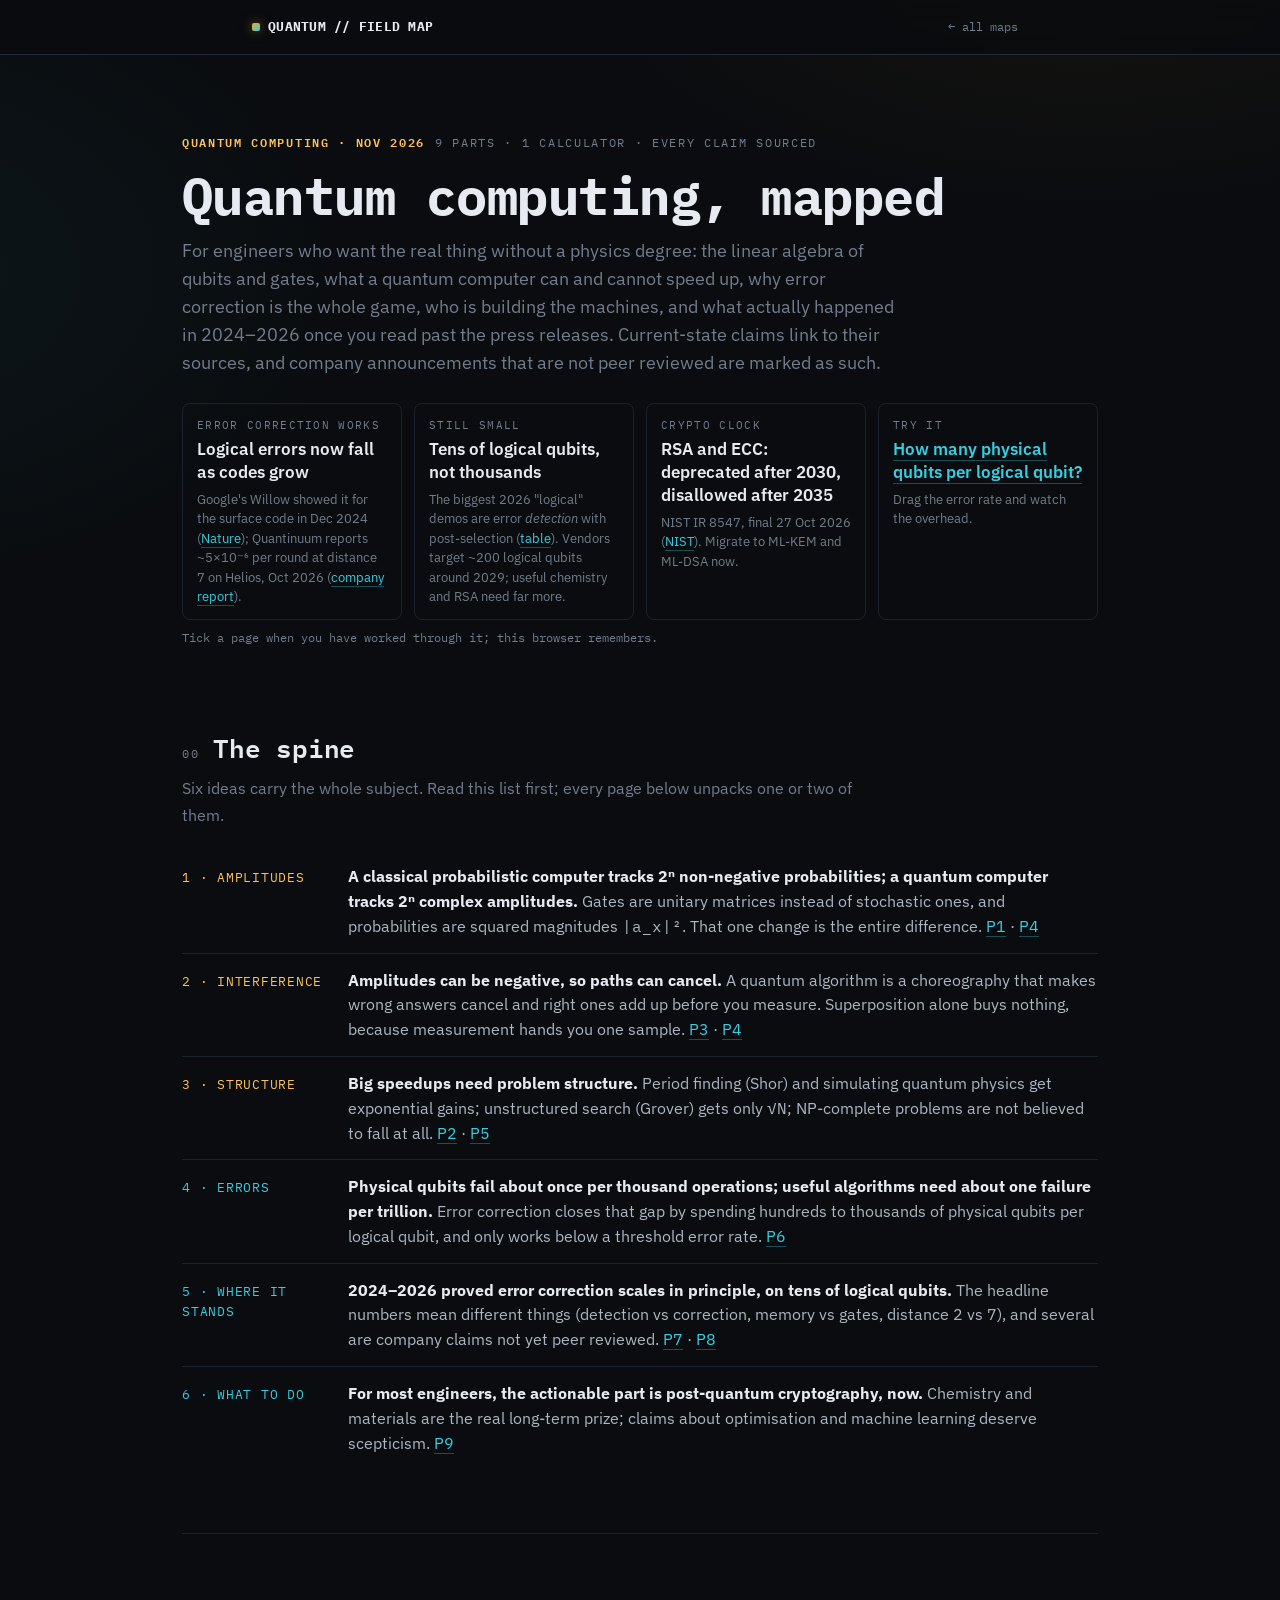
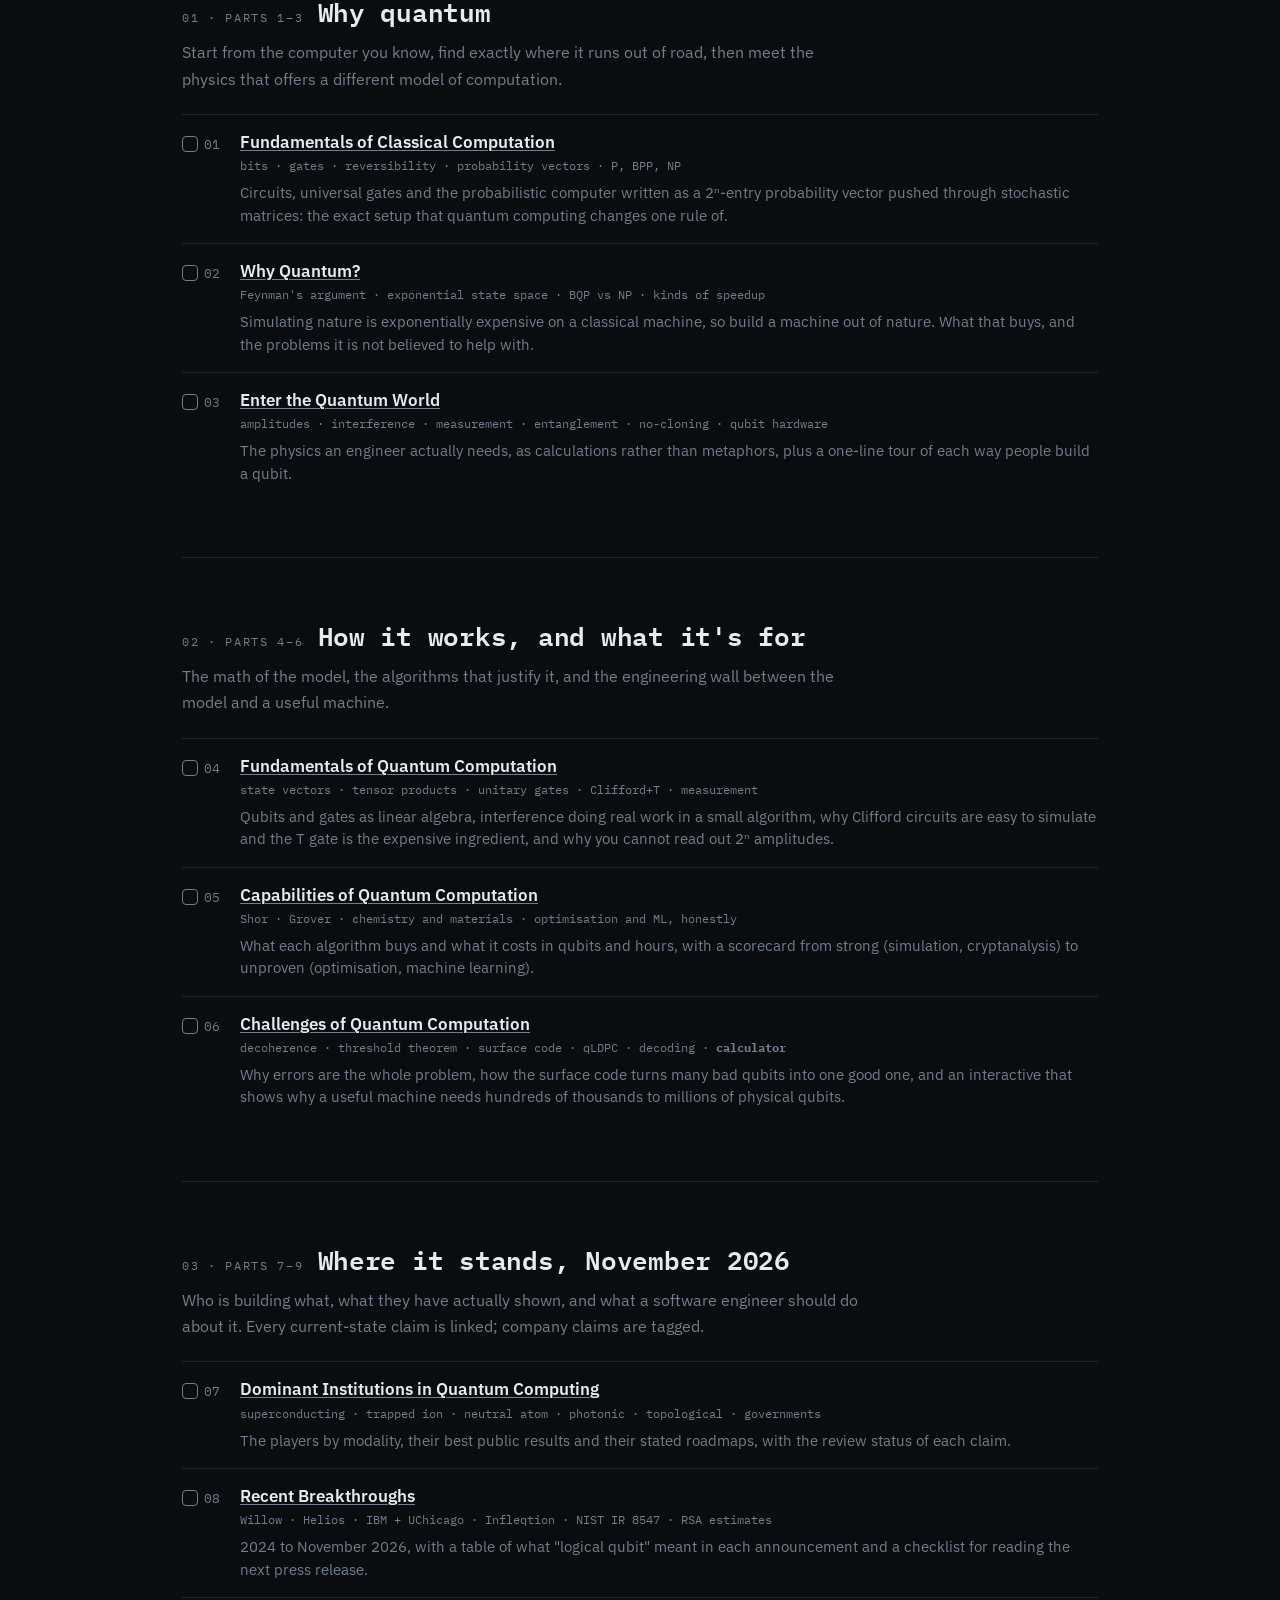
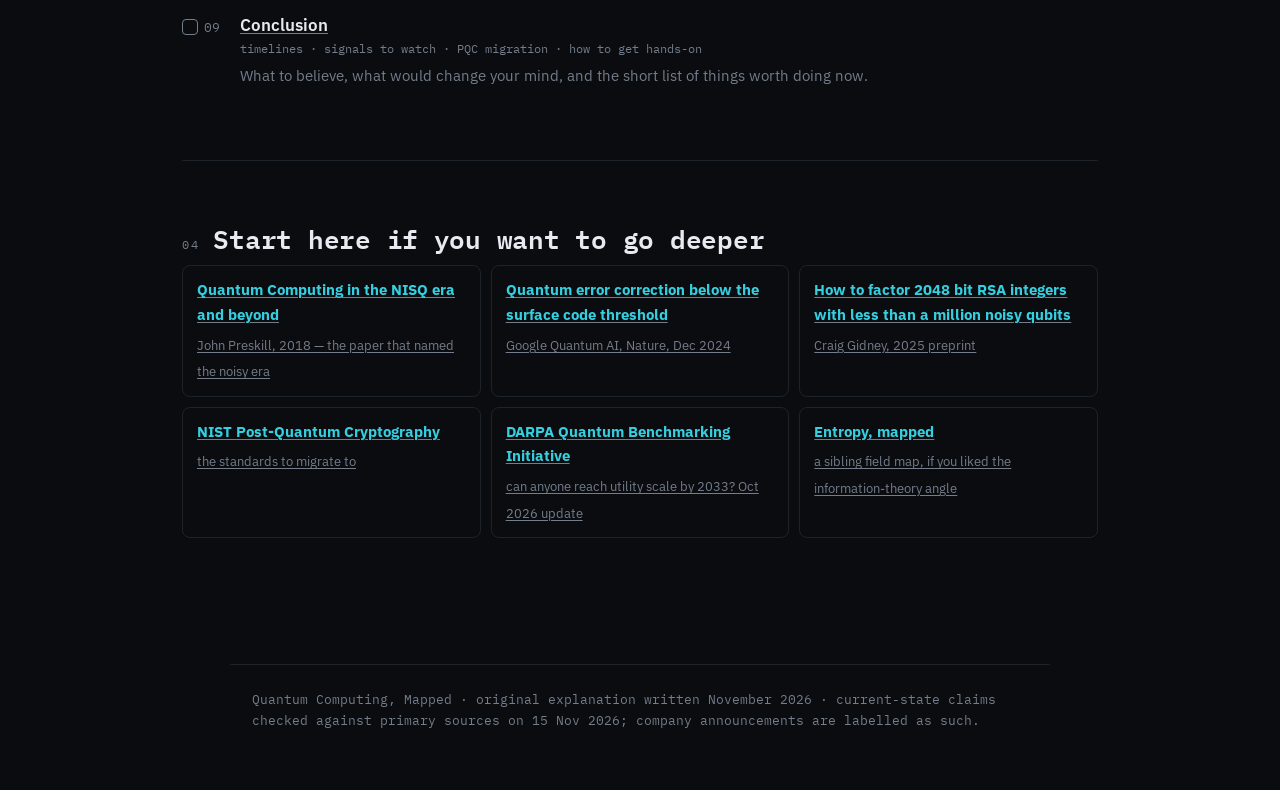
==== index.html @ 92bd9671 "Spine, styles and QEC calculator for the quantum computing field map Co-Authored-By: Claude Opus 5.5" ====
<!DOCTYPE html>
<html lang="en">
<head>
<meta charset="UTF-8" />
<meta name="viewport" content="width=device-width, initial-scale=1.0" />
<title>Quantum Computing, Mapped — how it works, what it's for, where it stands</title>
<meta name="description" content="A nine-part field map of quantum computing for engineers: the math of qubits and gates, what it can and cannot do, error correction, who is building it, and the state of play in November 2026." />
<link rel="preconnect" href="https://fonts.googleapis.com" />
<link rel="preconnect" href="https://fonts.gstatic.com" crossorigin />
<link href="https://fonts.googleapis.com/css2?family=IBM+Plex+Mono:wght@400;500;600;700&family=IBM+Plex+Sans:wght@400;500;600;700&display=swap" rel="stylesheet" />
<link rel="stylesheet" href="paper.css" />
<style>
  main{max-width:960px}
  .hero{padding:24px 0 8px}
  .hero h1{font-size:clamp(32px,5.5vw,52px);line-height:1.05;margin:10px 0 14px;letter-spacing:-.01em}
  .hero .sub{font-size:18px;color:var(--ink-dim);max-width:720px;line-height:1.55}
  .facts{display:grid;grid-template-columns:repeat(auto-fit,minmax(220px,1fr));gap:12px;margin:26px 0 8px}
  .fact{border:1px solid var(--line-soft);border-radius:8px;padding:12px 14px}
  .fact .k{font-family:'IBM Plex Mono',monospace;font-size:11px;letter-spacing:.12em;text-transform:uppercase;color:var(--ink-dim)}
  .fact .v{font-size:17px;font-weight:600;margin-top:4px;line-height:1.35}
  .fact .s{font-size:13px;color:var(--ink-dim);margin-top:6px;line-height:1.5}
  section{padding:56px 0;border-bottom:1px solid var(--line-soft);scroll-margin-top:64px}
  section:last-of-type{border-bottom:none}
  .arc-head{display:flex;align-items:baseline;gap:14px;margin:0 0 6px;flex-wrap:wrap}
  .arc-head .idx{font-family:'IBM Plex Mono',monospace;font-size:12px;letter-spacing:.14em;color:var(--ink-dim)}
  .arc-head h2{margin:0;font-size:26px}
  .arc-sub{color:var(--ink-dim);margin:0 0 22px;max-width:680px}
  .row{display:grid;grid-template-columns:44px 1fr;gap:14px;padding:16px 0;border-top:1px solid var(--line-soft);align-items:start}
  .row:first-of-type{border-top:none}
  .row .num{font-family:'IBM Plex Mono',monospace;font-size:13px;color:var(--ink-dim);padding-top:3px}
  .row .name{font-weight:600;font-size:17px;line-height:1.3}
  .row .name a{color:var(--ink)}
  .row .meta{font-family:'IBM Plex Mono',monospace;font-size:11.5px;color:var(--ink-dim);margin:4px 0 6px;display:flex;flex-wrap:wrap;gap:10px}
  .row .desc{color:var(--ink-dim);font-size:14.5px;line-height:1.55}
  .amber .row .name a:hover{color:var(--off)} .cyan .row .name a:hover{color:var(--def)}
  .check{width:16px;height:16px;border:1px solid var(--ink-dim);border-radius:4px;display:inline-block;vertical-align:-3px;margin-right:6px;cursor:pointer;background:transparent}
  .check.on{background:var(--off);border-color:var(--off)}
  .cyan .check.on{background:var(--def);border-color:var(--def)}
  .spine{list-style:none;padding:0;margin:0 0 8px;display:grid;gap:0}
  .spine li{display:grid;grid-template-columns:150px 1fr;gap:16px;padding:14px 0;border-top:1px solid var(--line-soft);align-items:baseline;max-width:none}
  .spine li::before{content:none}
  .spine li:first-child{border-top:none}
  .spine .step{font-family:'IBM Plex Mono',monospace;font-size:12.5px;letter-spacing:.06em;text-transform:uppercase;color:var(--off-bright)}
  .spine .step.b{color:var(--def)}
  .spine .say{font-size:15.5px;line-height:1.6}
  .spine .say b{color:var(--ink)}
  @media (max-width:560px){.spine li{grid-template-columns:1fr;gap:4px}}
  .links{display:grid;grid-template-columns:repeat(auto-fill,minmax(260px,1fr));gap:10px}
  .links a{display:block;border:1px solid var(--line-soft);border-radius:8px;padding:12px 14px;color:var(--ink);text-decoration:none}
  .links a:hover{border-color:var(--def)}
  .links a b{display:block;font-size:15px;margin-bottom:3px}
  .links a span{font-size:13px;color:var(--ink-dim)}
  .progress{font-family:'IBM Plex Mono',monospace;font-size:12px;color:var(--ink-dim);margin-top:8px}
  .row li,.links li{max-width:none}
</style>
</head>
<body>
<header class="bar"><div class="bar-in">
  <div class="brand"><span class="dot"></span>QUANTUM&nbsp;//&nbsp;FIELD&nbsp;MAP</div>
  <a class="back" href="https://idvorkin-ai-tools.github.io/">← all maps</a>
</div></header>
<main>
  <div class="hero">
    <div class="eyebrow"><span class="box wb mono">QUANTUM COMPUTING · NOV 2026</span><span class="mono">9 parts · 1 calculator · every claim sourced</span></div>
    <h1>Quantum computing, mapped</h1>
    <p class="sub">For engineers who want the real thing without a physics degree: the linear algebra of qubits and gates, what a quantum computer can and cannot speed up, why error correction is the whole game, who is building the machines, and what actually happened in 2024–2026 once you read past the press releases. Current-state claims link to their sources, and company announcements that are not peer reviewed are marked as such.</p>
    <div class="facts">
      <div class="fact"><div class="k">Error correction works</div><div class="v">Logical errors now fall as codes grow</div><div class="s">Google's Willow showed it for the surface code in Dec 2024 (<a class="lnk" href="https://www.nature.com/articles/s41586-024-08449-y" target="_blank" rel="noopener">Nature</a>); Quantinuum reports ~5×10⁻⁶ per round at distance 7 on Helios, Oct 2026 (<a class="lnk" href="https://www.quantinuum.com/fault-tolerance-by-2029" target="_blank" rel="noopener">company report</a>).</div></div>
      <div class="fact"><div class="k">Still small</div><div class="v">Tens of logical qubits, not thousands</div><div class="s">The biggest 2026 "logical" demos are error <i>detection</i> with post-selection (<a class="lnk" href="parts/p08.html#logical-table">table</a>). Vendors target ~200 logical qubits around 2029; useful chemistry and RSA need far more.</div></div>
      <div class="fact"><div class="k">Crypto clock</div><div class="v">RSA and ECC: deprecated after 2030, disallowed after 2035</div><div class="s">NIST IR 8547, final 27 Oct 2026 (<a class="lnk" href="https://csrc.nist.gov/pubs/ir/8547/final" target="_blank" rel="noopener">NIST</a>). Migrate to ML-KEM and ML-DSA now.</div></div>
      <div class="fact"><div class="k">Try it</div><div class="v"><a class="lnk" href="parts/p06.html#qec-calc">How many physical qubits per logical qubit?</a></div><div class="s">Drag the error rate and watch the overhead.</div></div>
    </div>
    <p class="progress" id="progress">Tick a page when you have worked through it; this browser remembers.</p>
  </div>

  <section id="spine">
    <div class="arc-head"><span class="idx">00</span><h2>The spine</h2></div>
    <p class="arc-sub">Six ideas carry the whole subject. Read this list first; every page below unpacks one or two of them.</p>
    <ul class="spine">
      <li><span class="step">1 · Amplitudes</span><span class="say"><b>A classical probabilistic computer tracks 2ⁿ non-negative probabilities; a quantum computer tracks 2ⁿ complex amplitudes.</b> Gates are unitary matrices instead of stochastic ones, and probabilities are squared magnitudes <span class="mono">|a_x|²</span>. That one change is the entire difference. <a class="lnk" href="parts/p01.html">P1</a> · <a class="lnk" href="parts/p04.html">P4</a></span></li>
      <li><span class="step">2 · Interference</span><span class="say"><b>Amplitudes can be negative, so paths can cancel.</b> A quantum algorithm is a choreography that makes wrong answers cancel and right ones add up before you measure. Superposition alone buys nothing, because measurement hands you one sample. <a class="lnk" href="parts/p03.html">P3</a> · <a class="lnk" href="parts/p04.html">P4</a></span></li>
      <li><span class="step">3 · Structure</span><span class="say"><b>Big speedups need problem structure.</b> Period finding (Shor) and simulating quantum physics get exponential gains; unstructured search (Grover) gets only <span class="mono">√N</span>; NP-complete problems are not believed to fall at all. <a class="lnk" href="parts/p02.html">P2</a> · <a class="lnk" href="parts/p05.html">P5</a></span></li>
      <li><span class="step b">4 · Errors</span><span class="say"><b>Physical qubits fail about once per thousand operations; useful algorithms need about one failure per trillion.</b> Error correction closes that gap by spending hundreds to thousands of physical qubits per logical qubit, and only works below a threshold error rate. <a class="lnk" href="parts/p06.html">P6</a></span></li>
      <li><span class="step b">5 · Where it stands</span><span class="say"><b>2024–2026 proved error correction scales in principle, on tens of logical qubits.</b> The headline numbers mean different things (detection vs correction, memory vs gates, distance 2 vs 7), and several are company claims not yet peer reviewed. <a class="lnk" href="parts/p07.html">P7</a> · <a class="lnk" href="parts/p08.html">P8</a></span></li>
      <li><span class="step b">6 · What to do</span><span class="say"><b>For most engineers, the actionable part is post-quantum cryptography, now.</b> Chemistry and materials are the real long-term prize; claims about optimisation and machine learning deserve scepticism. <a class="lnk" href="parts/p09.html">P9</a></span></li>
    </ul>
  </section>

  <section id="why" class="amber">
    <div class="arc-head"><span class="idx">01 · PARTS 1–3</span><h2>Why quantum</h2></div>
    <p class="arc-sub">Start from the computer you know, find exactly where it runs out of road, then meet the physics that offers a different model of computation.</p>
    <div class="row"><div class="num"><span class="check" data-p="p01"></span>01</div><div><div class="name"><a href="parts/p01.html">Fundamentals of Classical Computation</a></div><div class="meta"><span>bits · gates · reversibility · probability vectors · P, BPP, NP</span></div><div class="desc">Circuits, universal gates and the probabilistic computer written as a 2ⁿ-entry probability vector pushed through stochastic matrices: the exact setup that quantum computing changes one rule of.</div></div></div>
    <div class="row"><div class="num"><span class="check" data-p="p02"></span>02</div><div><div class="name"><a href="parts/p02.html">Why Quantum?</a></div><div class="meta"><span>Feynman's argument · exponential state space · BQP vs NP · kinds of speedup</span></div><div class="desc">Simulating nature is exponentially expensive on a classical machine, so build a machine out of nature. What that buys, and the problems it is not believed to help with.</div></div></div>
    <div class="row"><div class="num"><span class="check" data-p="p03"></span>03</div><div><div class="name"><a href="parts/p03.html">Enter the Quantum World</a></div><div class="meta"><span>amplitudes · interference · measurement · entanglement · no-cloning · qubit hardware</span></div><div class="desc">The physics an engineer actually needs, as calculations rather than metaphors, plus a one-line tour of each way people build a qubit.</div></div></div>
  </section>

  <section id="how" class="amber">
    <div class="arc-head"><span class="idx">02 · PARTS 4–6</span><h2>How it works, and what it's for</h2></div>
    <p class="arc-sub">The math of the model, the algorithms that justify it, and the engineering wall between the model and a useful machine.</p>
    <div class="row"><div class="num"><span class="check" data-p="p04"></span>04</div><div><div class="name"><a href="parts/p04.html">Fundamentals of Quantum Computation</a></div><div class="meta"><span>state vectors · tensor products · unitary gates · Clifford+T · measurement</span></div><div class="desc">Qubits and gates as linear algebra, interference doing real work in a small algorithm, why Clifford circuits are easy to simulate and the T gate is the expensive ingredient, and why you cannot read out 2ⁿ amplitudes.</div></div></div>
    <div class="row"><div class="num"><span class="check" data-p="p05"></span>05</div><div><div class="name"><a href="parts/p05.html">Capabilities of Quantum Computation</a></div><div class="meta"><span>Shor · Grover · chemistry and materials · optimisation and ML, honestly</span></div><div class="desc">What each algorithm buys and what it costs in qubits and hours, with a scorecard from strong (simulation, cryptanalysis) to unproven (optimisation, machine learning).</div></div></div>
    <div class="row"><div class="num"><span class="check" data-p="p06"></span>06</div><div><div class="name"><a href="parts/p06.html">Challenges of Quantum Computation</a></div><div class="meta"><span>decoherence · threshold theorem · surface code · qLDPC · decoding · <b>calculator</b></span></div><div class="desc">Why errors are the whole problem, how the surface code turns many bad qubits into one good one, and an interactive that shows why a useful machine needs hundreds of thousands to millions of physical qubits.</div></div></div>
  </section>

  <section id="now" class="cyan">
    <div class="arc-head"><span class="idx">03 · PARTS 7–9</span><h2>Where it stands, November 2026</h2></div>
    <p class="arc-sub">Who is building what, what they have actually shown, and what a software engineer should do about it. Every current-state claim is linked; company claims are tagged.</p>
    <div class="row"><div class="num"><span class="check" data-p="p07"></span>07</div><div><div class="name"><a href="parts/p07.html">Dominant Institutions in Quantum Computing</a></div><div class="meta"><span>superconducting · trapped ion · neutral atom · photonic · topological · governments</span></div><div class="desc">The players by modality, their best public results and their stated roadmaps, with the review status of each claim.</div></div></div>
    <div class="row"><div class="num"><span class="check" data-p="p08"></span>08</div><div><div class="name"><a href="parts/p08.html">Recent Breakthroughs</a></div><div class="meta"><span>Willow · Helios · IBM + UChicago · Infleqtion · NIST IR 8547 · RSA estimates</span></div><div class="desc">2024 to November 2026, with a table of what "logical qubit" meant in each announcement and a checklist for reading the next press release.</div></div></div>
    <div class="row"><div class="num"><span class="check" data-p="p09"></span>09</div><div><div class="name"><a href="parts/p09.html">Conclusion</a></div><div class="meta"><span>timelines · signals to watch · PQC migration · how to get hands-on</span></div><div class="desc">What to believe, what would change your mind, and the short list of things worth doing now.</div></div></div>
  </section>

  <section id="refs">
    <div class="arc-head"><span class="idx">04</span><h2>Start here if you want to go deeper</h2></div>
    <div class="links">
      <a href="https://arxiv.org/abs/1801.00862" target="_blank" rel="noopener"><b>Quantum Computing in the NISQ era and beyond</b><span>John Preskill, 2018 — the paper that named the noisy era</span></a>
      <a href="https://www.nature.com/articles/s41586-024-08449-y" target="_blank" rel="noopener"><b>Quantum error correction below the surface code threshold</b><span>Google Quantum AI, Nature, Dec 2024</span></a>
      <a href="https://arxiv.org/abs/2505.15917" target="_blank" rel="noopener"><b>How to factor 2048 bit RSA integers with less than a million noisy qubits</b><span>Craig Gidney, 2025 preprint</span></a>
      <a href="https://csrc.nist.gov/projects/post-quantum-cryptography" target="_blank" rel="noopener"><b>NIST Post-Quantum Cryptography</b><span>the standards to migrate to</span></a>
      <a href="https://www.darpa.mil/news/2026/four-more-teams-enter-quantum-benchmarking-initiative-final-stage" target="_blank" rel="noopener"><b>DARPA Quantum Benchmarking Initiative</b><span>can anyone reach utility scale by 2033? Oct 2026 update</span></a>
      <a href="https://idvorkin-ai-tools.github.io/3b1b-entropy-field-map/" target="_blank" rel="noopener"><b>Entropy, mapped</b><span>a sibling field map, if you liked the information-theory angle</span></a>
    </div>
  </section>
</main>
<footer>Quantum Computing, Mapped · original explanation written November 2026 · current-state claims checked against primary sources on 15 Nov 2026; company announcements are labelled as such.</footer>
<script>
(function(){
  var KEY='quantum-field-map-progress';var st={};try{st=JSON.parse(localStorage.getItem(KEY)||'{}')}catch(e){}
  var boxes=document.querySelectorAll('.check');
  function render(){var n=0;boxes.forEach(function(b){var on=!!st[b.dataset.p];b.classList.toggle('on',on);if(on)n++});
    var p=document.getElementById('progress');if(p)p.textContent=n?n+' of 9 parts done. Tick a page when you have worked through it; this browser remembers.':'Tick a page when you have worked through it; this browser remembers.'}
  boxes.forEach(function(b){b.addEventListener('click',function(){st[b.dataset.p]=!st[b.dataset.p];try{localStorage.setItem(KEY,JSON.stringify(st))}catch(e){}render()})});
  render();
})();
</script>
</body>
</html>
---- paper.css ----
:root{
  --bg:#0A0C0F; --panel:#13171D; --panel-2:#171C23; --line:#262C35; --line-soft:#1d232b;
  --ink:#E7EBF1; --ink-mid:#AEB6C2; --ink-dim:#737D8B;
  --off:#F5A524; --off-bright:#FFC25A; --def:#35CFE0; --def-deep:#1f9aa8; --crit:#E5484D;
  --maxw:820px;
}
*{box-sizing:border-box}
html{scroll-behavior:smooth}
@media (prefers-reduced-motion:reduce){html{scroll-behavior:auto}}
body{
  margin:0;background:var(--bg);color:var(--ink);
  font-family:"IBM Plex Sans",system-ui,sans-serif;font-size:16px;line-height:1.65;
  -webkit-font-smoothing:antialiased;
  background-image:
    radial-gradient(900px 500px at 85% -10%, rgba(245,165,36,.06), transparent 60%),
    radial-gradient(900px 600px at -10% 30%, rgba(53,207,224,.05), transparent 55%);
  background-attachment:fixed;
}
.mono{font-family:"IBM Plex Mono",ui-monospace,monospace}

/* sticky top bar */
header.bar{position:sticky;top:0;z-index:50;background:rgba(10,12,15,.82);
  backdrop-filter:blur(10px);border-bottom:1px solid var(--line)}
.bar-in{max-width:var(--maxw);margin:0 auto;display:flex;align-items:center;gap:14px;padding:11px 22px}
.bar .brand{font-family:"IBM Plex Mono";font-weight:700;font-size:13px;letter-spacing:.02em;color:var(--ink);
  display:flex;align-items:center;gap:8px;white-space:nowrap}
.bar .dot{width:8px;height:8px;border-radius:2px;background:linear-gradient(135deg,var(--off),var(--def));
  box-shadow:0 0 12px rgba(245,165,36,.5)}
.bar .back{margin-left:auto;font-family:"IBM Plex Mono";font-size:12px;color:var(--ink-dim);
  text-decoration:none;padding:6px 10px;border-radius:6px;transition:.15s;white-space:nowrap}
.bar .back:hover{color:var(--ink);background:var(--panel)}

main{max-width:var(--maxw);margin:0 auto;padding:54px 22px 40px}
.eyebrow{font-family:"IBM Plex Mono";font-size:12px;letter-spacing:.14em;text-transform:uppercase;
  color:var(--ink-dim);margin-bottom:16px;display:flex;gap:10px;align-items:center;flex-wrap:wrap}
.eyebrow .box{font-weight:600}
.eyebrow .box.wb{color:var(--off-bright)}
.eyebrow .box.bb{color:var(--def)}
h1{font-family:"IBM Plex Mono";font-weight:700;font-size:clamp(28px,5vw,42px);line-height:1.08;
  margin:0 0 10px;letter-spacing:-.01em}
.authors{color:var(--ink-dim);font-size:13.5px;margin:0 0 22px;font-family:"IBM Plex Mono"}

/* paper link banner — pinned at top */
.paperlink{display:flex;align-items:center;gap:12px;flex-wrap:wrap;
  background:var(--panel);border:1px solid var(--line);border-left:3px solid var(--off);
  border-radius:10px;padding:14px 16px;margin:0 0 30px}
.paperlink .lbl{font-family:"IBM Plex Mono";font-size:11px;letter-spacing:.1em;text-transform:uppercase;
  color:var(--ink-dim);flex-shrink:0}
.paperlink a{color:var(--def);text-decoration:none;font-weight:600;font-size:15px;word-break:break-word}
.paperlink a:hover{text-decoration:underline}

h2{font-family:"IBM Plex Mono";font-weight:600;font-size:19px;margin:34px 0 10px;letter-spacing:-.01em;color:var(--ink)}
p{margin:0 0 15px;color:var(--ink-mid);max-width:68ch}
p strong{color:var(--ink);font-weight:600}
.lead{font-size:18px;color:var(--ink)}
ul{margin:0 0 15px;padding-left:0;list-style:none}
li{color:var(--ink-mid);padding:6px 0 6px 22px;position:relative;max-width:68ch}
li::before{content:"\25B8";position:absolute;left:0;color:var(--off)}
.callout{border-left:2px solid var(--def);background:rgba(53,207,224,.05);
  padding:13px 16px;border-radius:0 10px 10px 0;margin:18px 0;font-size:14.5px;color:var(--ink-mid)}
.callout.off{border-left-color:var(--off);background:rgba(245,165,36,.05)}
.lnk{color:var(--def);text-decoration:none;border-bottom:1px solid rgba(53,207,224,.35);transition:.15s}
.lnk:hover{border-bottom-color:var(--def);color:var(--off-bright)}
.tag{font-family:"IBM Plex Mono";font-size:11px;padding:2px 8px;border-radius:5px;border:1px solid;font-weight:500;white-space:nowrap}
.tag.wb{color:var(--off-bright);border-color:rgba(245,165,36,.35);background:rgba(245,165,36,.07)}
.tag.bb{color:var(--def);border-color:rgba(53,207,224,.35);background:rgba(53,207,224,.07)}

footer{max-width:var(--maxw);margin:30px auto 0;padding:24px 22px 60px;color:var(--ink-dim);
  font-size:12.5px;font-family:"IBM Plex Mono";border-top:1px solid var(--line-soft)}
footer a{color:var(--ink-dim)}
:focus-visible{outline:2px solid var(--def);outline-offset:3px;border-radius:4px}

/* essay-page helpers (Yegge field map) */
blockquote.q{margin:20px 0;padding:16px 20px;border-left:3px solid var(--def);
  background:var(--panel);border-radius:0 10px 10px 0;color:var(--ink);font-size:16.5px;line-height:1.55}
blockquote.q.off{border-left-color:var(--off)}
blockquote.q em{font-style:italic;color:var(--off-bright)}
blockquote.q .cite{display:block;margin-top:10px;font-family:"IBM Plex Mono";font-size:12px;color:var(--ink-dim)}
blockquote.q .cite a{color:var(--ink-dim);text-decoration:none;border-bottom:1px solid var(--line)}
blockquote.q .cite a:hover{color:var(--def)}
.tldr{border-left:3px solid var(--off);background:rgba(245,165,36,.05);
  padding:14px 18px;border-radius:0 10px 10px 0;margin:0 0 26px;font-size:15px;color:var(--ink-mid)}
.tldr b{color:var(--ink)}
.kv{font-family:"IBM Plex Mono";font-size:12.5px;color:var(--ink-dim);margin:0 0 16px}

/* field-map addition: unclassed links inside the page body follow the accent, not browser blue */
main a:not([class]){color:var(--def);text-decoration:underline;text-decoration-color:var(--ink-dim);text-underline-offset:2px;text-decoration-thickness:1px}
main a:not([class]):hover{text-decoration-color:var(--def)}

/* lecture + transcript pages (CS336 map) */
.outline,.readings,.exercises{padding-left:1.25em;margin:14px 0 26px}
.outline li,.readings li,.exercises li{margin:7px 0;line-height:1.6}
.outline a,.readings a,.exercises a{color:var(--def);text-decoration:none;border-bottom:1px solid var(--ink-dim)}
.outline a:hover,.readings a:hover,.exercises a:hover{border-bottom-color:var(--def)}
.outline a{font-family:'IBM Plex Mono',monospace;font-size:12.5px}
.code{display:inline-block;font-family:'IBM Plex Mono',monospace;font-size:10.5px;letter-spacing:.08em;text-transform:uppercase;padding:1px 6px;margin-left:6px;border:1px solid var(--def);color:var(--def);border-radius:3px;vertical-align:middle}
.transcript p{margin:0 0 16px;line-height:1.75}
.transcript h2{margin-top:40px}
.transcript a.ts{font-family:'IBM Plex Mono',monospace;font-size:12px;color:var(--ink-dim);text-decoration:none;margin-right:8px;border-bottom:1px solid transparent}
.transcript a.ts:hover{color:var(--def);border-bottom-color:var(--def)}
table.kv{border-collapse:collapse;width:100%;margin:14px 0 26px;font-size:14px}
table.kv th,table.kv td{text-align:left;padding:7px 10px;border-bottom:1px solid var(--line-soft);vertical-align:top}
table.kv th{font-family:'IBM Plex Mono',monospace;font-size:11.5px;letter-spacing:.06em;text-transform:uppercase;color:var(--ink-dim)}

/* code excerpts (build-gpt map) */
pre.code-block{background:var(--panel,#15171c);border:1px solid var(--line-soft);border-radius:8px;padding:14px 16px;overflow-x:auto;font-family:'IBM Plex Mono',monospace;font-size:12.5px;line-height:1.6;margin:14px 0 22px;color:var(--ink)}
pre.code-block code{font-family:inherit;white-space:pre}

/* quantum map additions */
.scroll-x{overflow-x:auto;-webkit-overflow-scrolling:touch;margin:14px 0 22px}
.scroll-x table.kv{margin:0;min-width:520px}
.math{display:block;overflow-x:auto;font-family:'IBM Plex Mono',monospace;font-size:14px;color:var(--ink);background:var(--panel);border:1px solid var(--line-soft);border-radius:8px;padding:12px 14px;margin:12px 0 18px;white-space:pre;line-height:1.6}
.tag.co{color:#FF9B8F;border-color:rgba(229,72,77,.45);background:rgba(229,72,77,.08)}
.tag.pre{color:var(--off-bright);border-color:rgba(245,165,36,.35);background:rgba(245,165,36,.07)}
.tag.peer{color:var(--def);border-color:rgba(53,207,224,.35);background:rgba(53,207,224,.07)}
main img,main svg{max-width:100%;height:auto}

/* QEC overhead calculator (calc.js) */
.calc{background:var(--panel);border:1px solid var(--line);border-left:3px solid var(--def);border-radius:10px;padding:16px 18px;margin:18px 0 26px}
.calc h3{font-family:'IBM Plex Mono',monospace;font-size:14px;letter-spacing:.06em;text-transform:uppercase;color:var(--def);margin:0 0 10px}
.calc .presets{display:flex;flex-wrap:wrap;gap:8px;margin:0 0 14px}
.calc .presets button{font-family:'IBM Plex Mono',monospace;font-size:12px;background:var(--panel-2);color:var(--ink-mid);border:1px solid var(--line);border-radius:6px;padding:6px 10px;cursor:pointer}
.calc .presets button:hover,.calc .presets button.on{border-color:var(--def);color:var(--ink)}
.calc label{display:grid;grid-template-columns:minmax(0,1fr) auto;gap:4px 12px;align-items:center;font-size:14px;color:var(--ink-mid);margin:0 0 12px}
.calc label input{grid-column:1 / -1;width:100%;accent-color:var(--def)}
.calc label output{font-family:'IBM Plex Mono',monospace;color:var(--ink);font-size:13.5px}
.calc .out{display:grid;grid-template-columns:repeat(auto-fit,minmax(130px,1fr));gap:10px;margin:14px 0 10px}
.calc .out div{border:1px solid var(--line-soft);border-radius:8px;padding:10px 12px}
.calc .out .k{font-family:'IBM Plex Mono',monospace;font-size:10.5px;letter-spacing:.1em;text-transform:uppercase;color:var(--ink-dim)}
.calc .out .v{font-family:'IBM Plex Mono',monospace;font-size:19px;font-weight:600;color:var(--ink);margin-top:3px;word-break:break-word}
.calc .warn{color:#FF9B8F;font-size:14px;margin:8px 0}
.calc .fine{font-size:12.5px;color:var(--ink-dim);margin:8px 0 0;max-width:none}
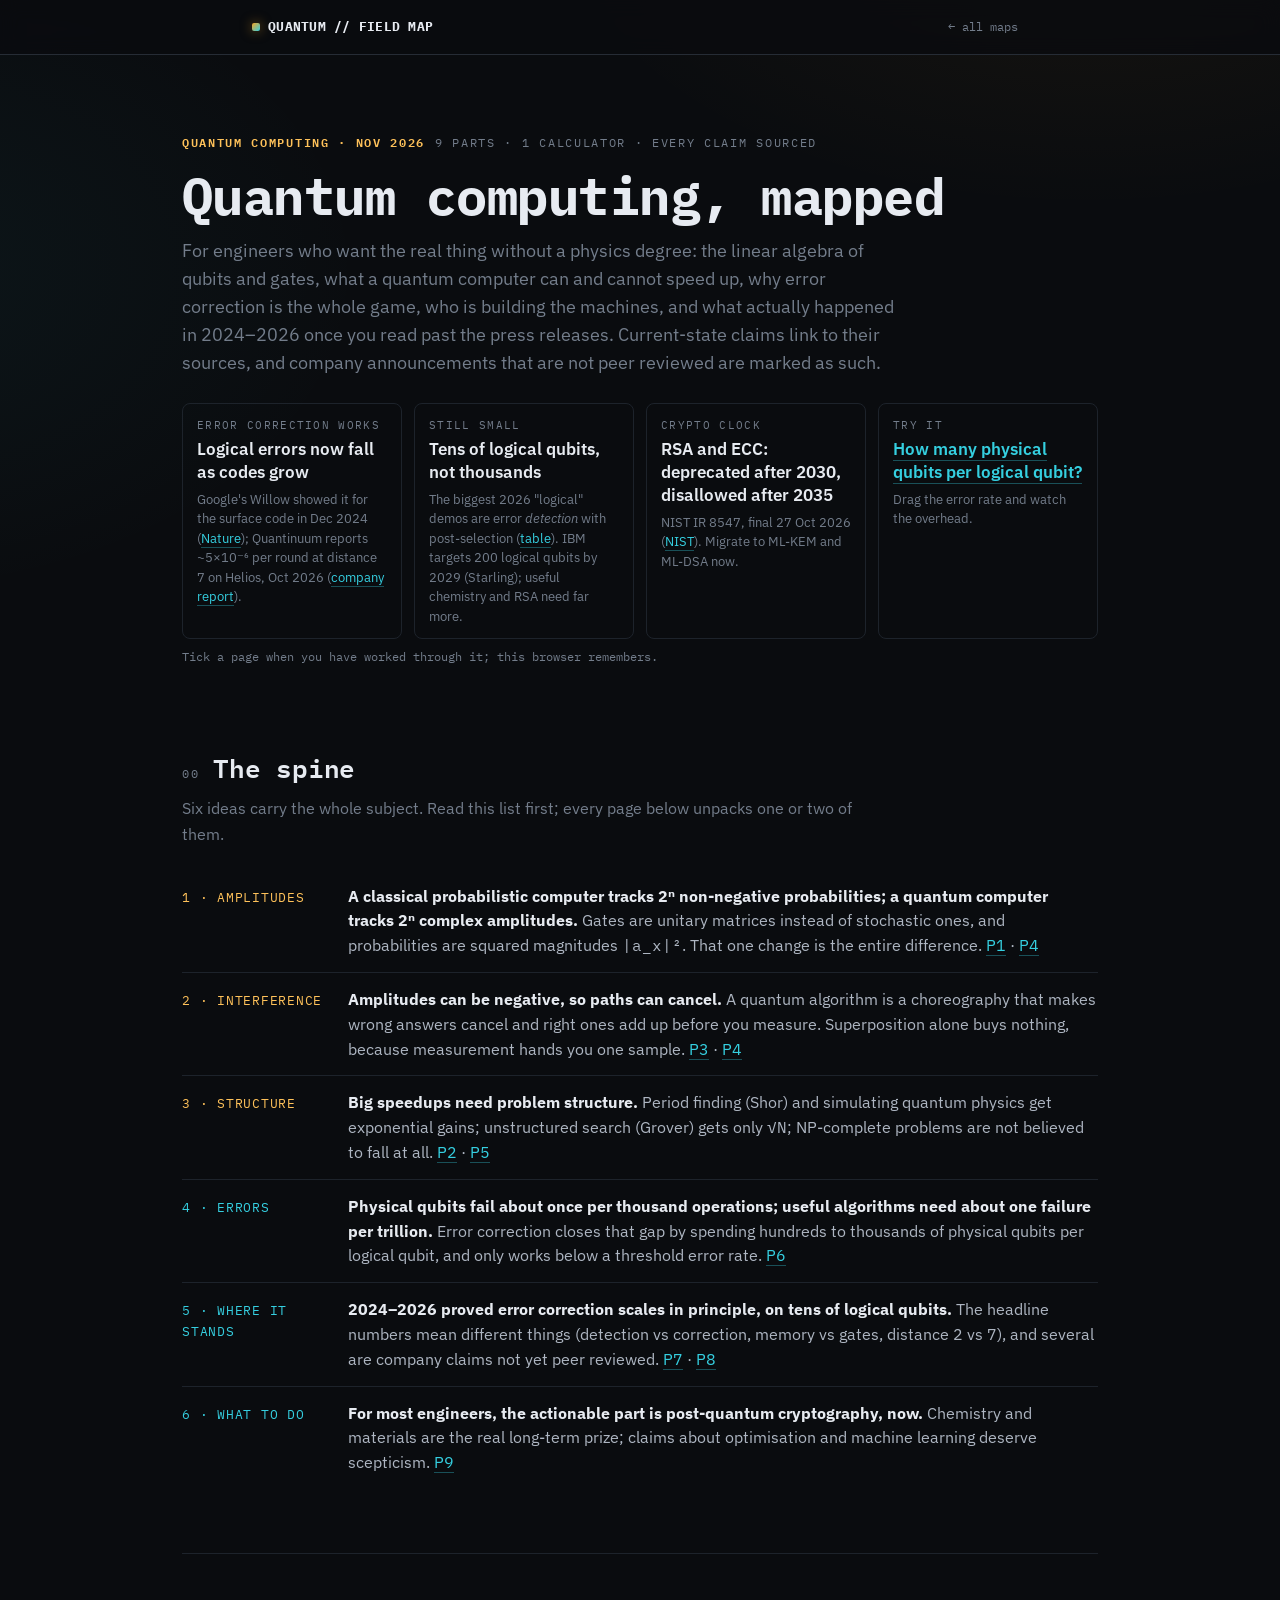
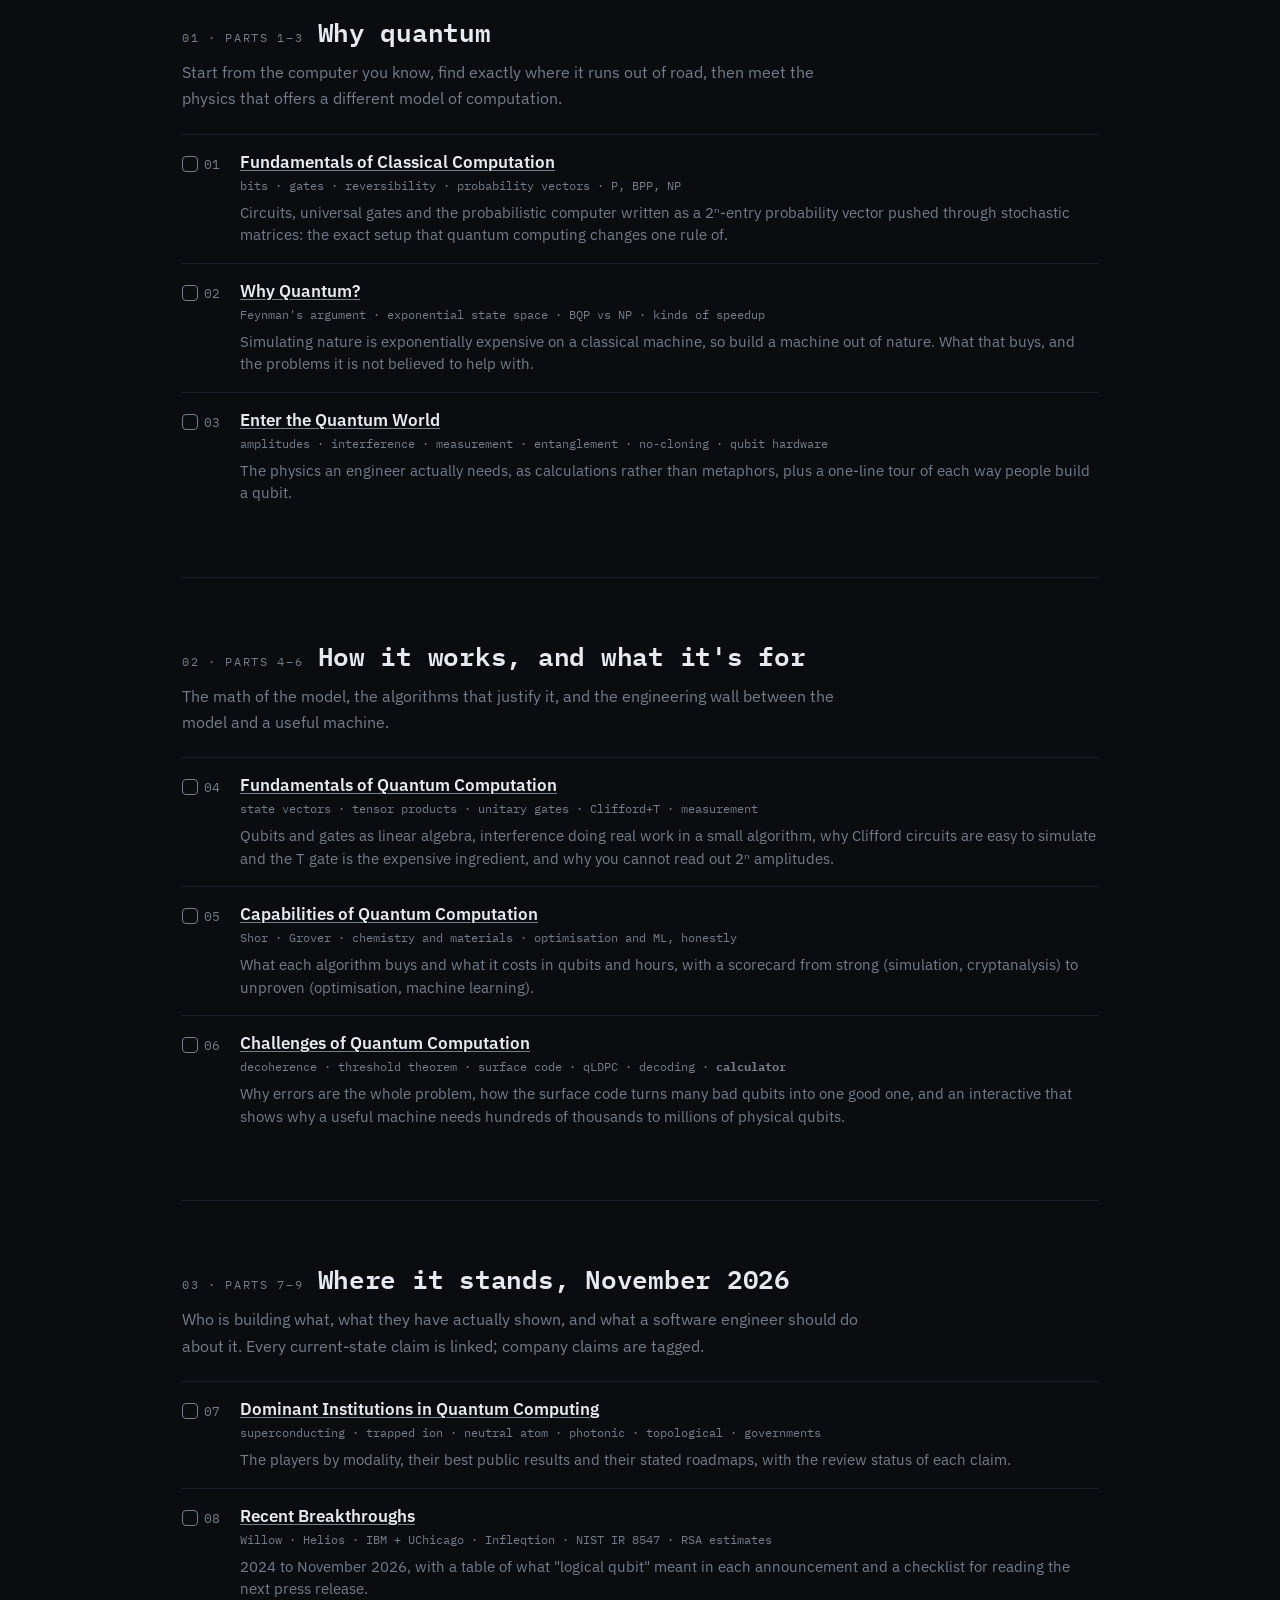
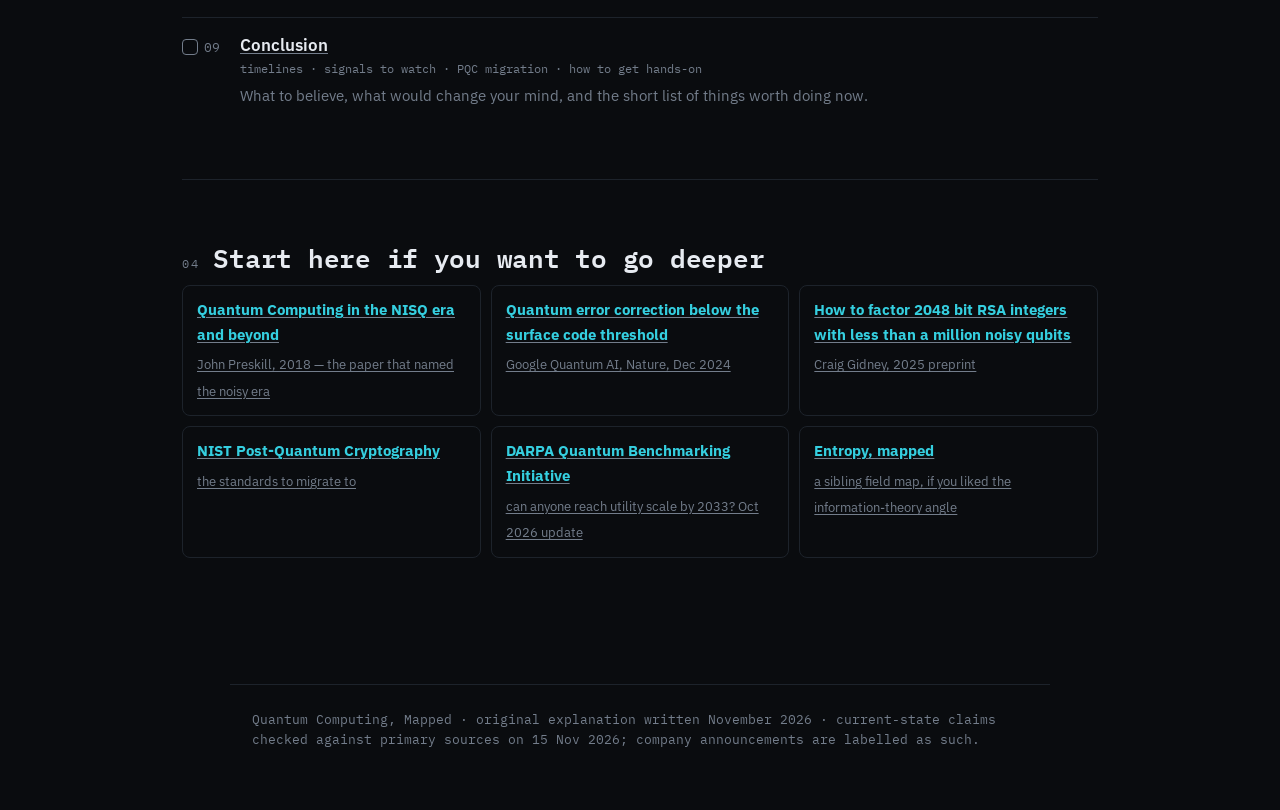
==== commit 24491664: "Tighten sourcing: PRL link for Zuchongzhi, Magne timing from the announcement, IBM named on the hub," ====
--- a/index.html
+++ b/index.html
@@ -66,7 +66,7 @@
     <p class="sub">For engineers who want the real thing without a physics degree: the linear algebra of qubits and gates, what a quantum computer can and cannot speed up, why error correction is the whole game, who is building the machines, and what actually happened in 2024–2026 once you read past the press releases. Current-state claims link to their sources, and company announcements that are not peer reviewed are marked as such.</p>
     <div class="facts">
       <div class="fact"><div class="k">Error correction works</div><div class="v">Logical errors now fall as codes grow</div><div class="s">Google's Willow showed it for the surface code in Dec 2024 (<a class="lnk" href="https://www.nature.com/articles/s41586-024-08449-y" target="_blank" rel="noopener">Nature</a>); Quantinuum reports ~5×10⁻⁶ per round at distance 7 on Helios, Oct 2026 (<a class="lnk" href="https://www.quantinuum.com/fault-tolerance-by-2029" target="_blank" rel="noopener">company report</a>).</div></div>
-      <div class="fact"><div class="k">Still small</div><div class="v">Tens of logical qubits, not thousands</div><div class="s">The biggest 2026 "logical" demos are error <i>detection</i> with post-selection (<a class="lnk" href="parts/p08.html#logical-table">table</a>). Vendors target ~200 logical qubits around 2029; useful chemistry and RSA need far more.</div></div>
+      <div class="fact"><div class="k">Still small</div><div class="v">Tens of logical qubits, not thousands</div><div class="s">The biggest 2026 "logical" demos are error <i>detection</i> with post-selection (<a class="lnk" href="parts/p08.html#logical-table">table</a>). IBM targets 200 logical qubits by 2029 (Starling); useful chemistry and RSA need far more.</div></div>
       <div class="fact"><div class="k">Crypto clock</div><div class="v">RSA and ECC: deprecated after 2030, disallowed after 2035</div><div class="s">NIST IR 8547, final 27 Oct 2026 (<a class="lnk" href="https://csrc.nist.gov/pubs/ir/8547/final" target="_blank" rel="noopener">NIST</a>). Migrate to ML-KEM and ML-DSA now.</div></div>
       <div class="fact"><div class="k">Try it</div><div class="v"><a class="lnk" href="parts/p06.html#qec-calc">How many physical qubits per logical qubit?</a></div><div class="s">Drag the error rate and watch the overhead.</div></div>
     </div>
--- a/paper.css
+++ b/paper.css
@@ -125,8 +125,13 @@
 .calc label input{grid-column:1 / -1;width:100%;accent-color:var(--def)}
 .calc label output{font-family:'IBM Plex Mono',monospace;color:var(--ink);font-size:13.5px}
 .calc .out{display:grid;grid-template-columns:repeat(auto-fit,minmax(130px,1fr));gap:10px;margin:14px 0 10px}
-.calc .out div{border:1px solid var(--line-soft);border-radius:8px;padding:10px 12px}
+.calc .out>div{border:1px solid var(--line-soft);border-radius:8px;padding:10px 12px}
 .calc .out .k{font-family:'IBM Plex Mono',monospace;font-size:10.5px;letter-spacing:.1em;text-transform:uppercase;color:var(--ink-dim)}
 .calc .out .v{font-family:'IBM Plex Mono',monospace;font-size:19px;font-weight:600;color:var(--ink);margin-top:3px;word-break:break-word}
 .calc .warn{color:#FF9B8F;font-size:14px;margin:8px 0}
 .calc .fine{font-size:12.5px;color:var(--ink-dim);margin:8px 0 0;max-width:none}
+main h3:not(.calc h3){font-family:'IBM Plex Mono',monospace;font-weight:600;font-size:15.5px;margin:24px 0 8px;color:var(--ink)}
+main ol:not([class]){padding-left:1.4em;margin:0 0 15px}
+main ol:not([class])>li{padding-left:4px}
+main ol:not([class])>li::before{content:none}
+main ol:not([class])>li::marker{color:var(--off);font-family:'IBM Plex Mono',monospace;font-size:13px}
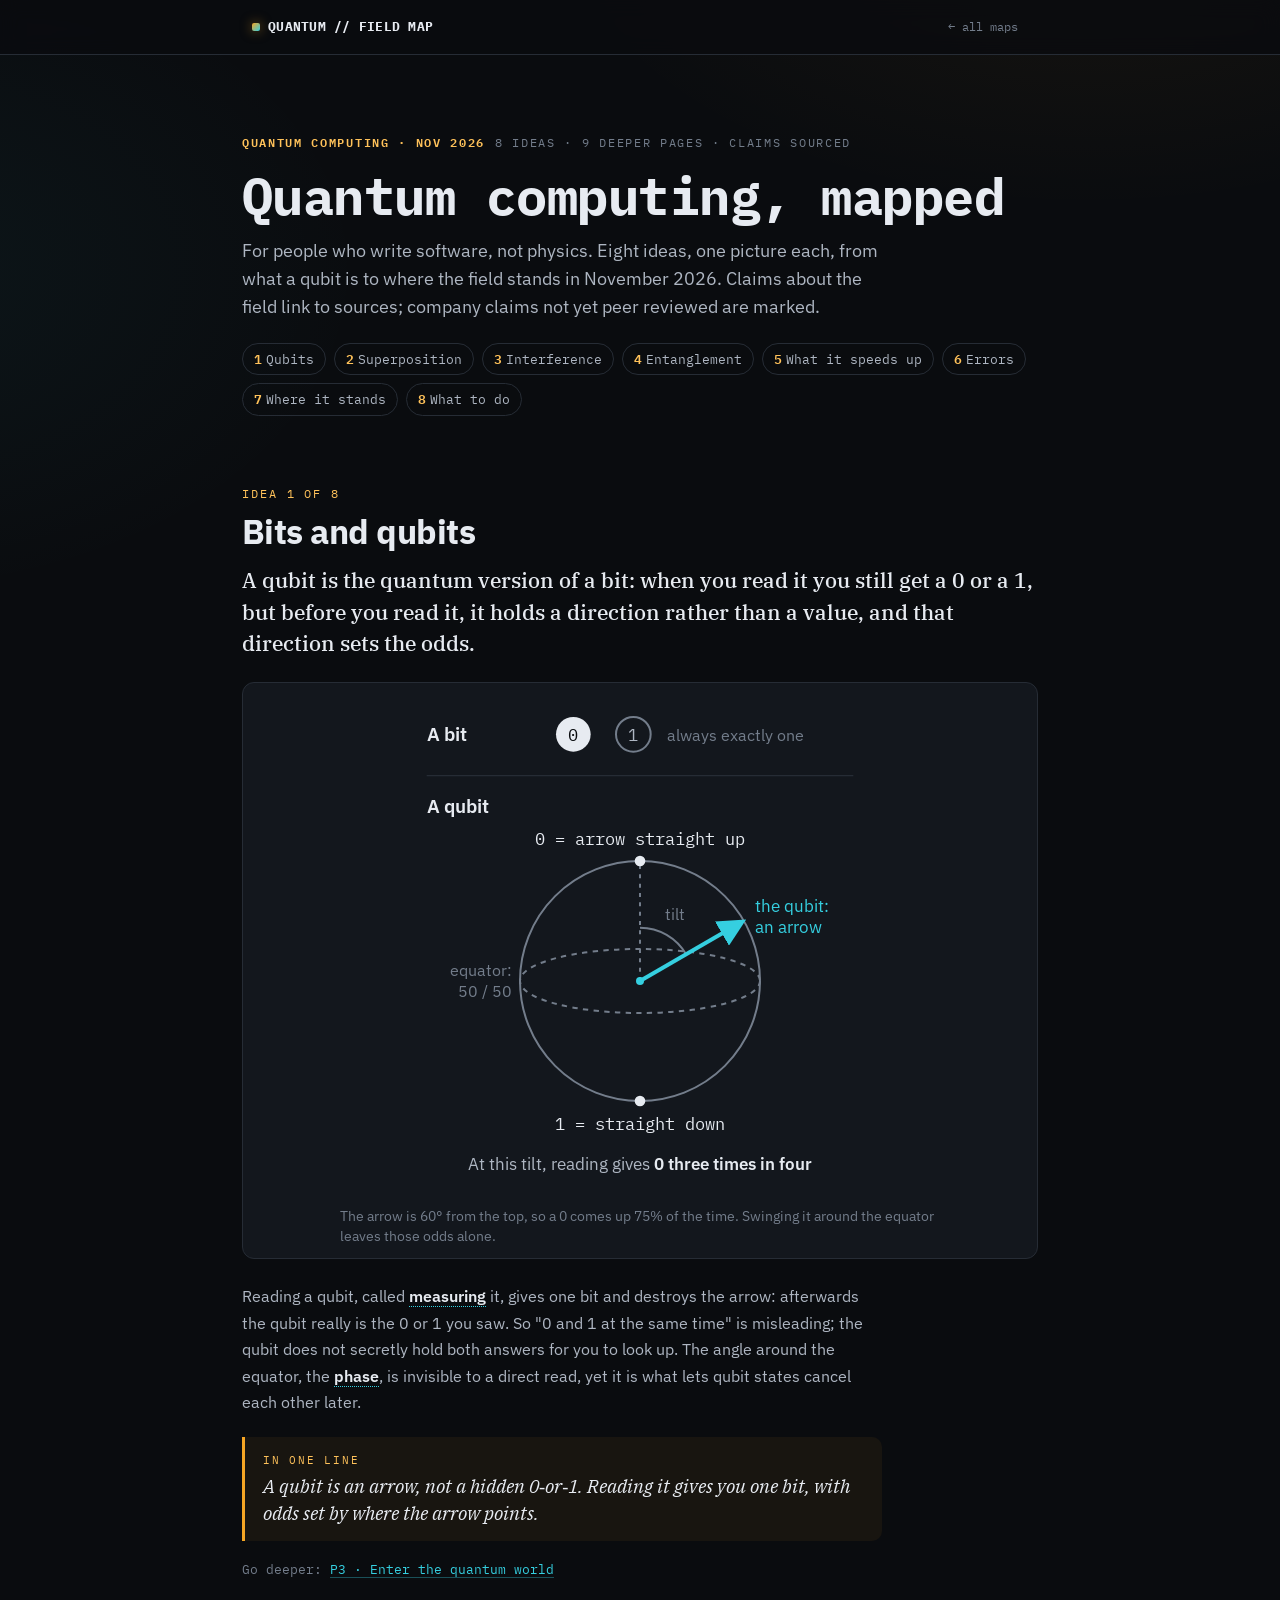
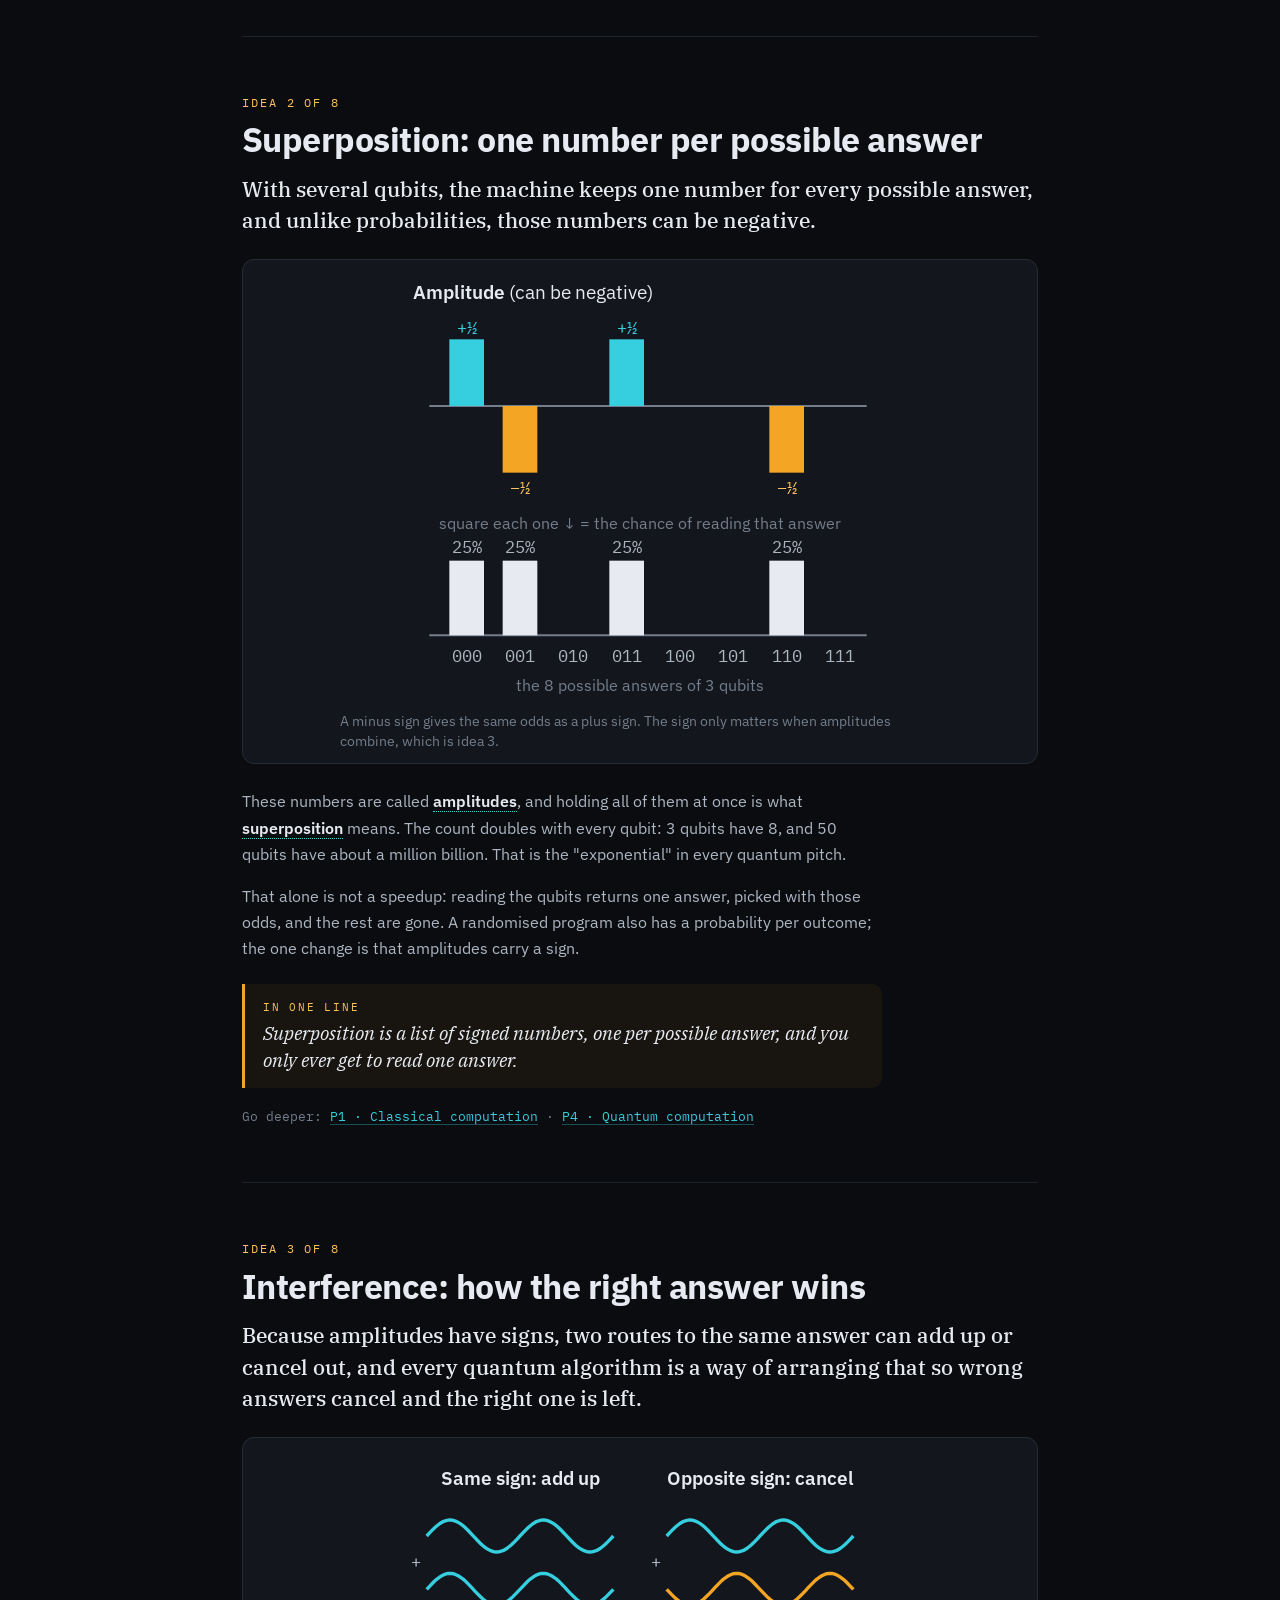
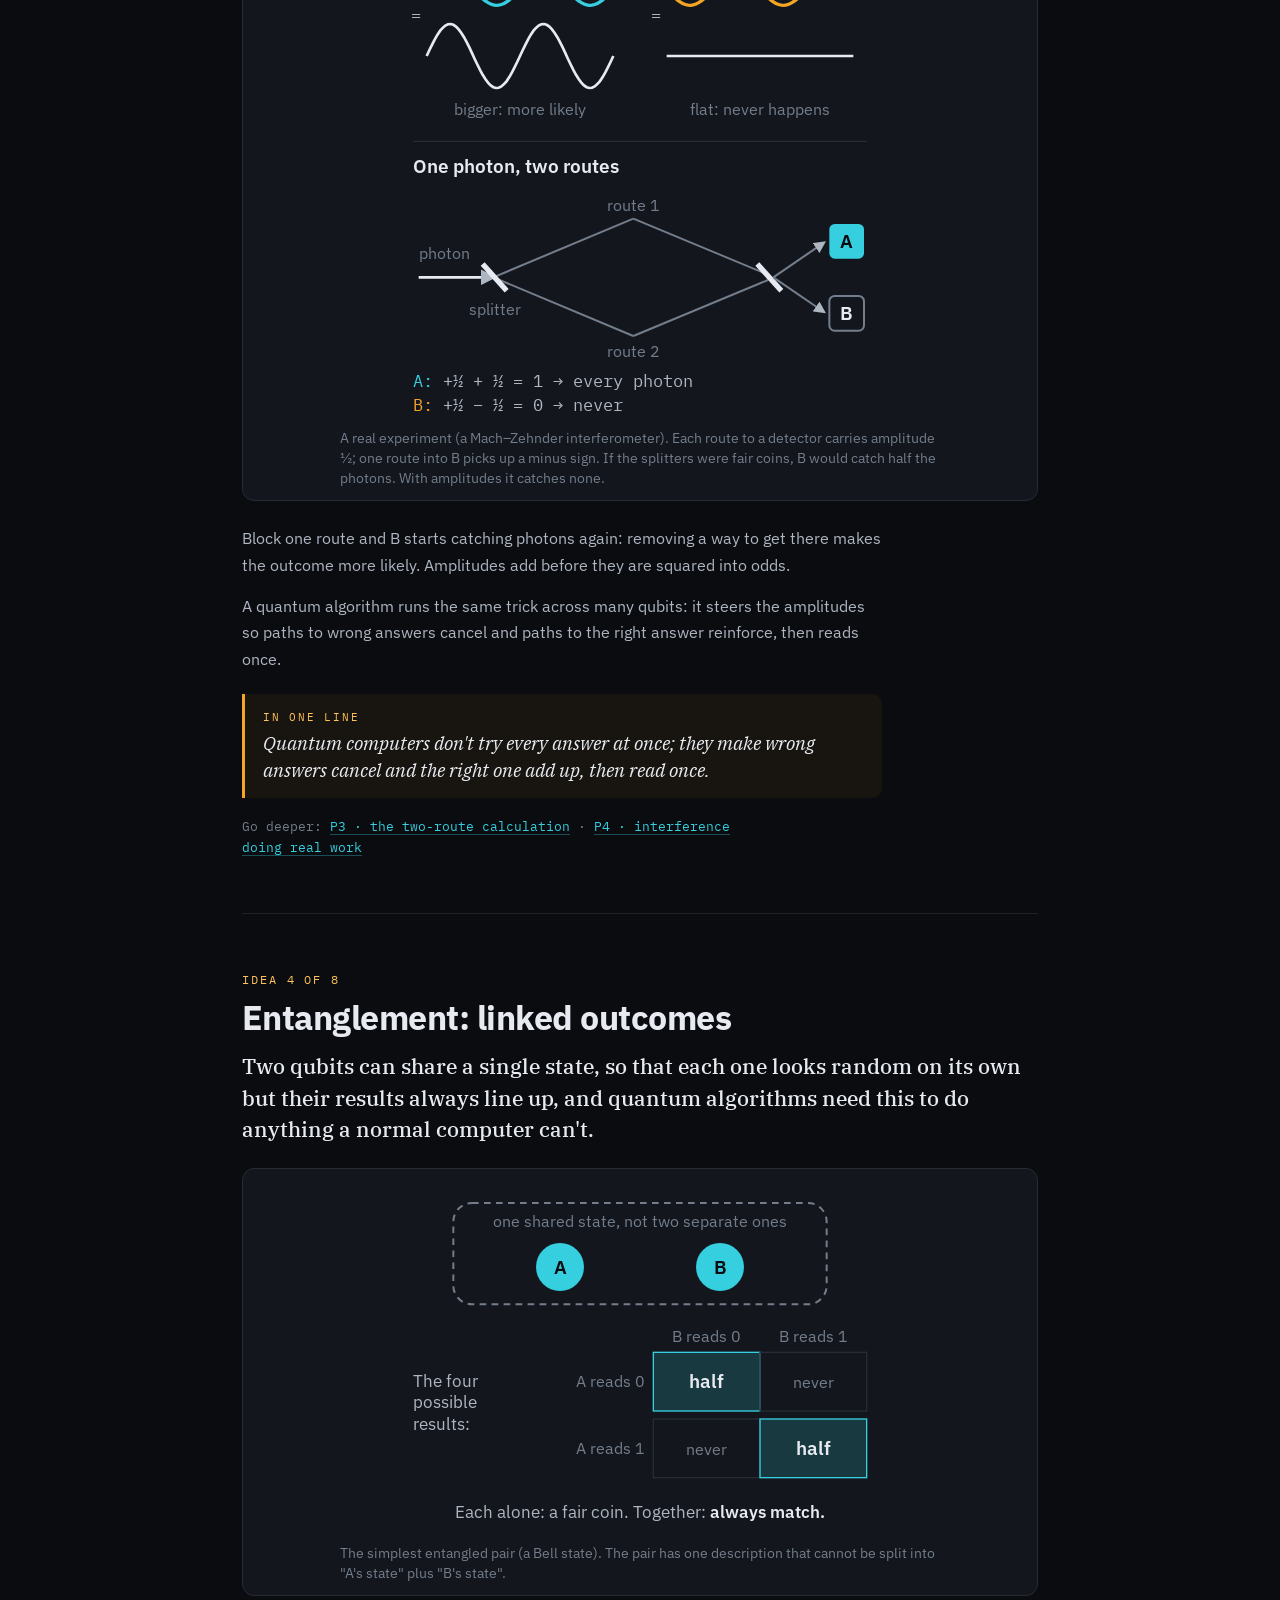
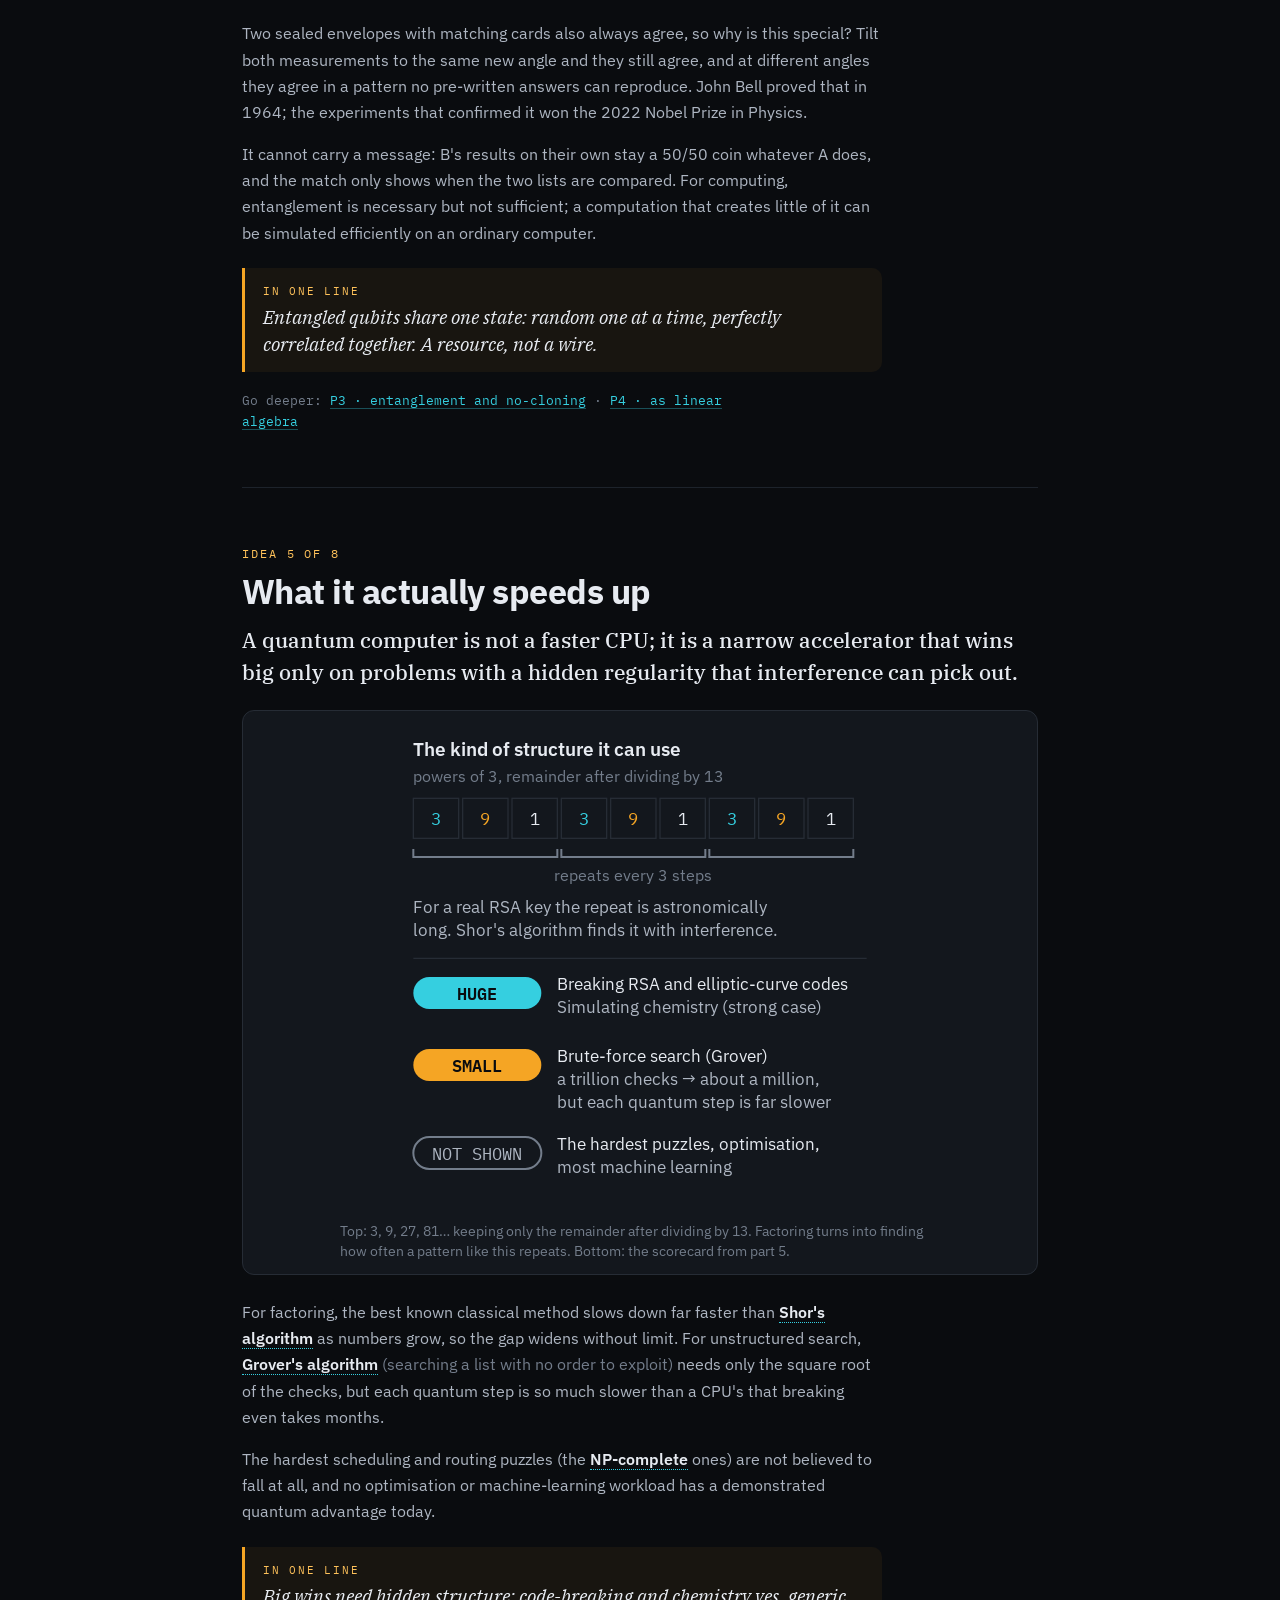
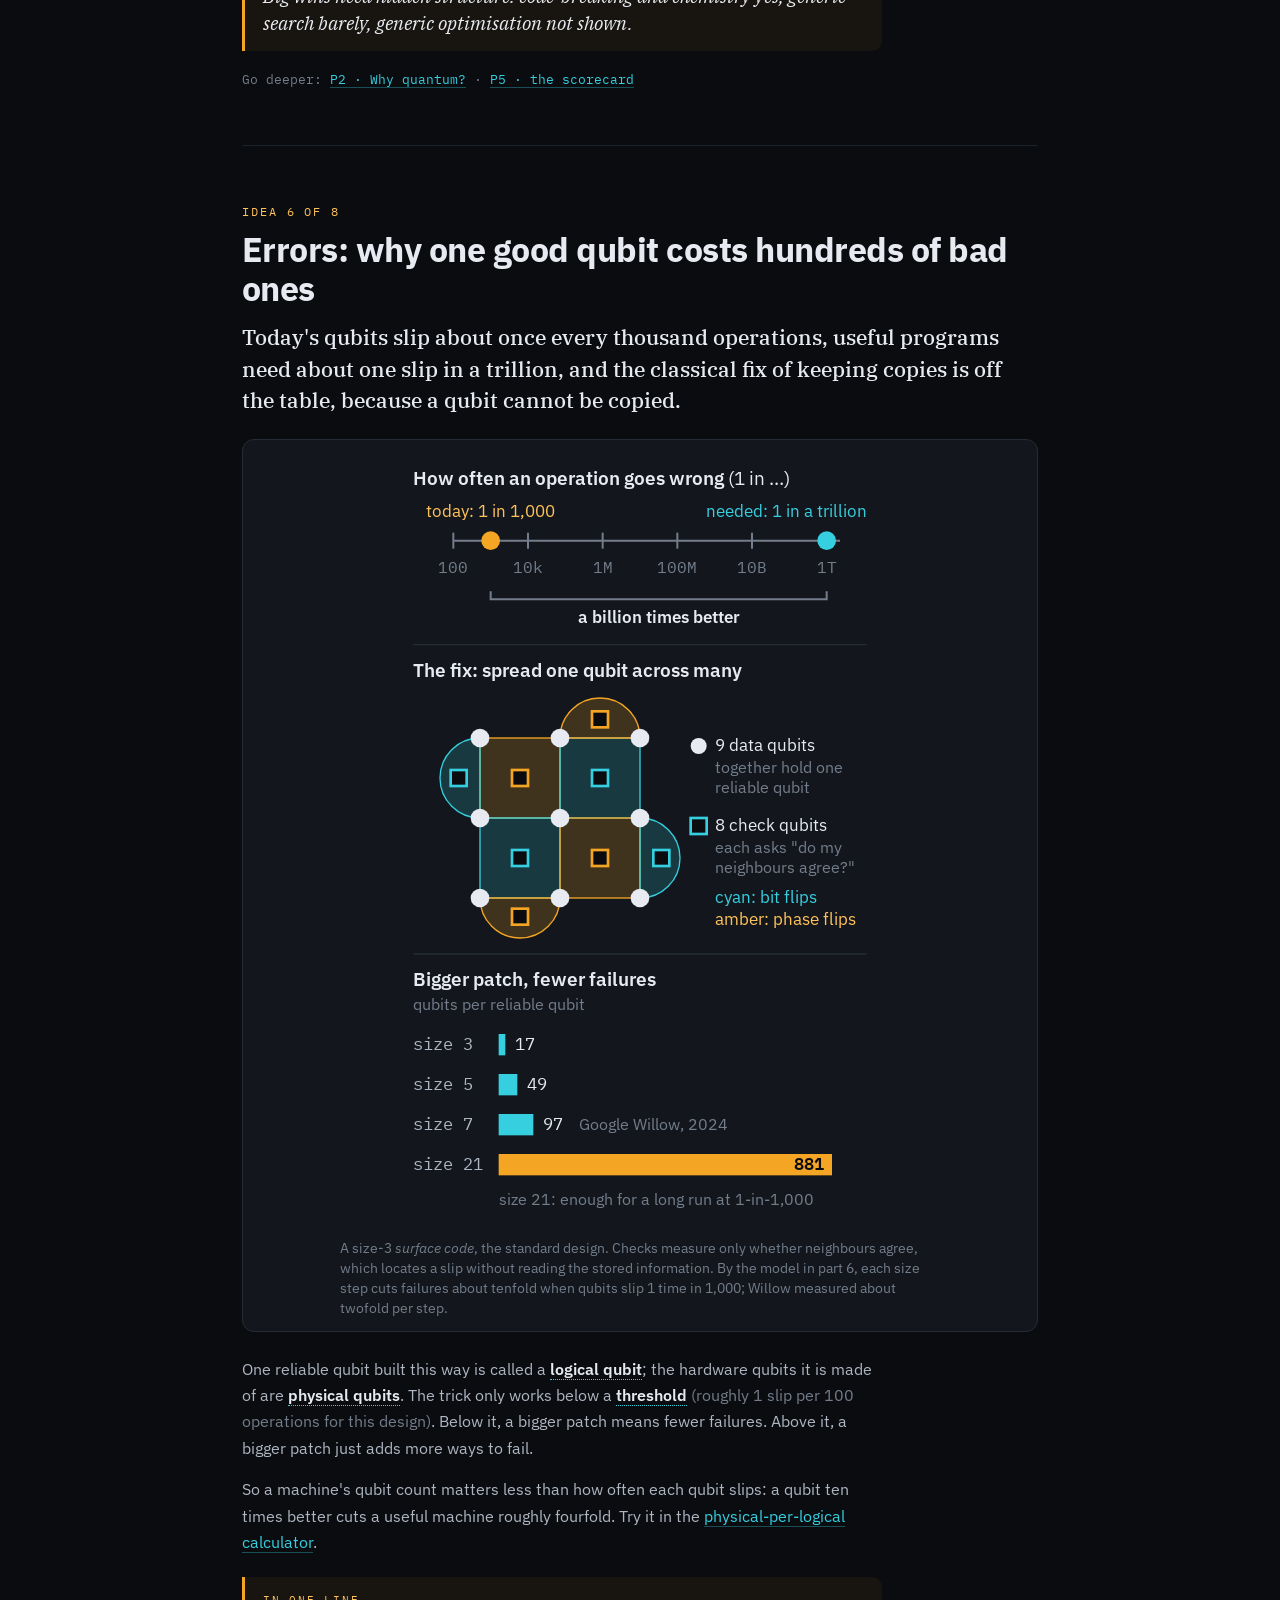
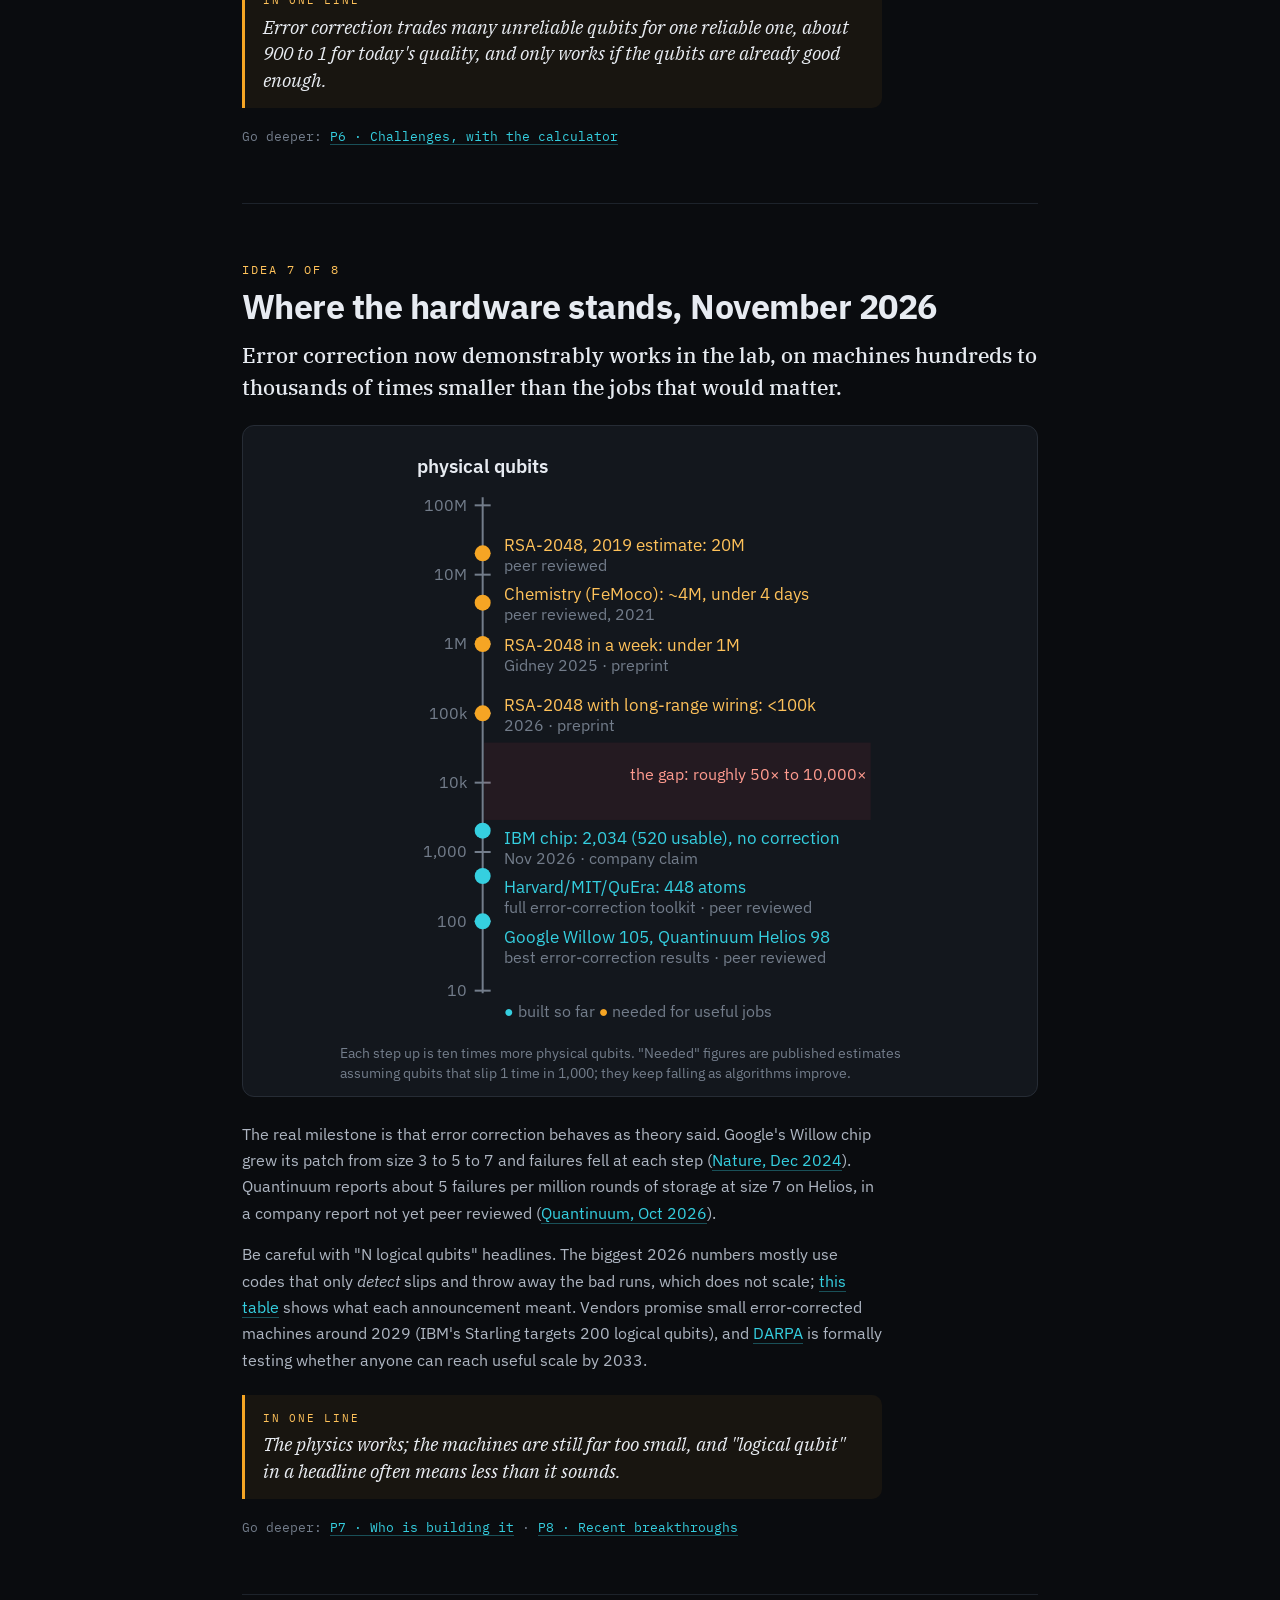
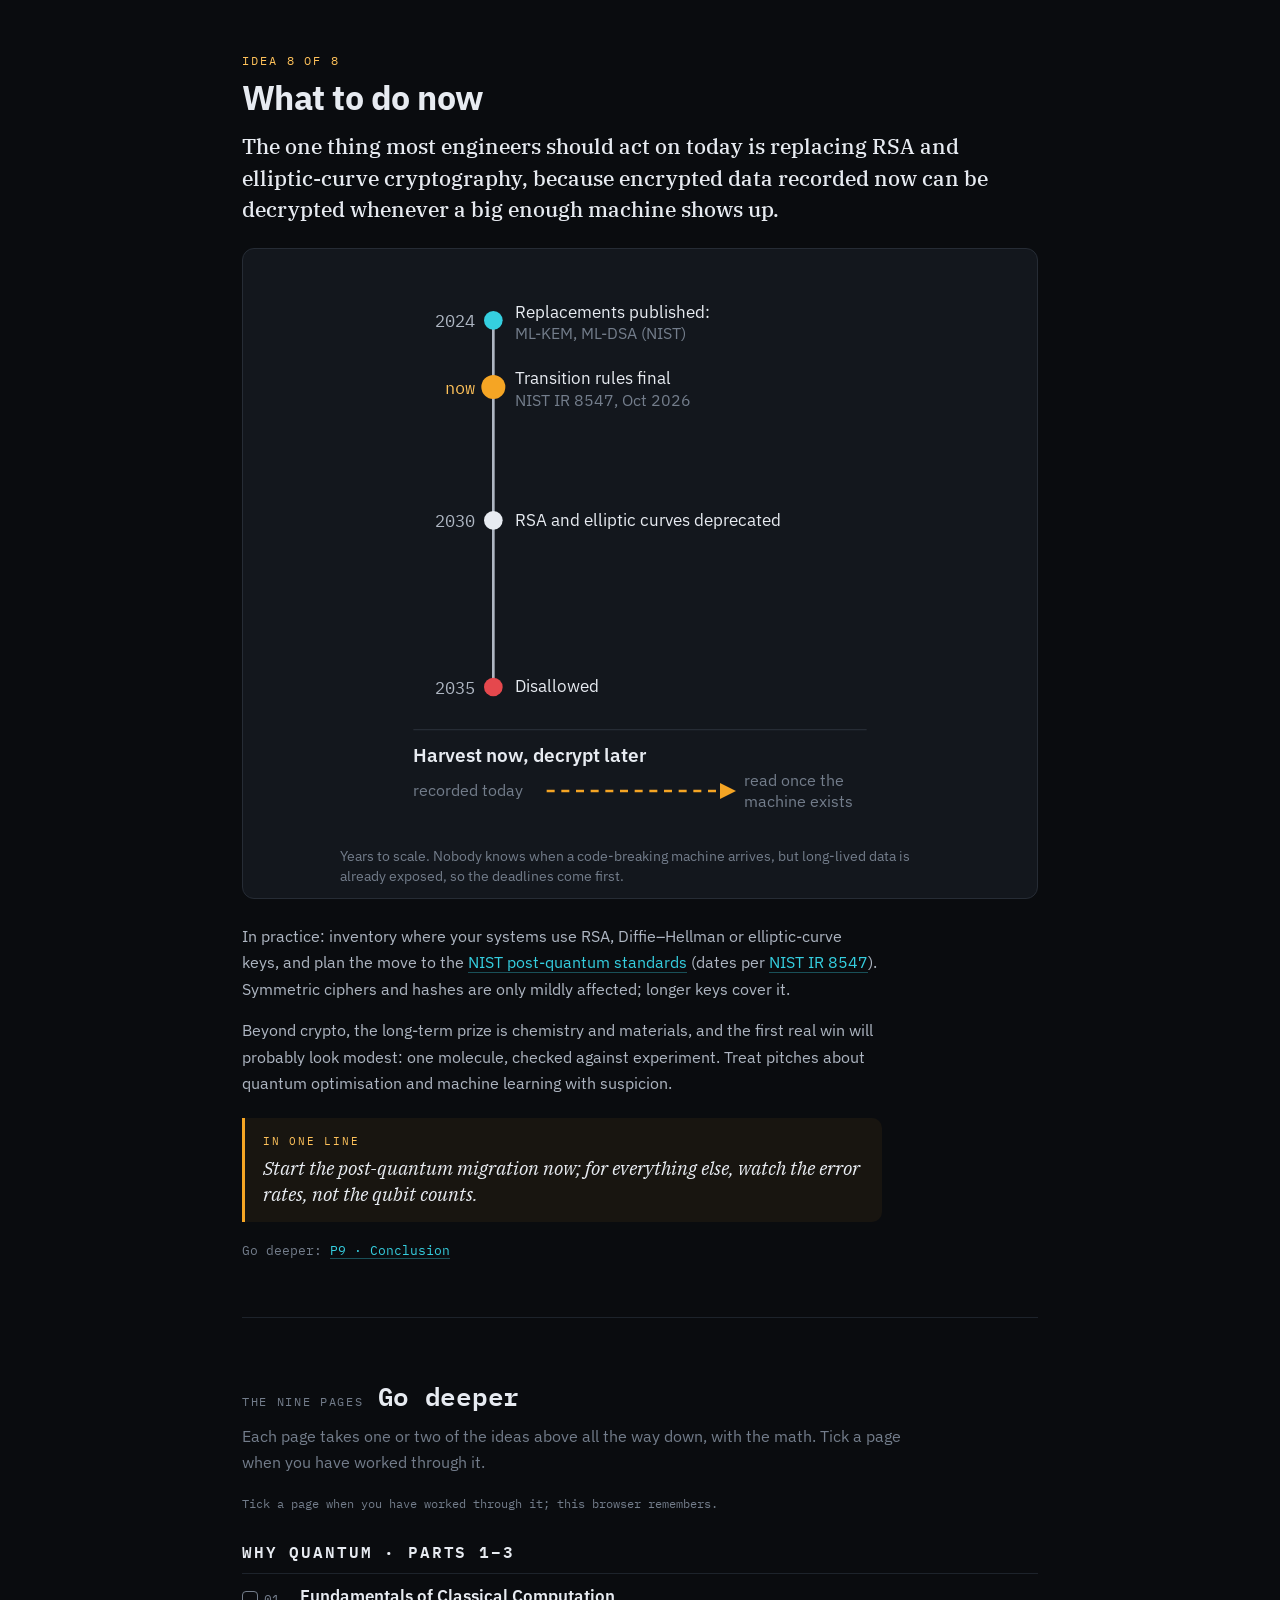
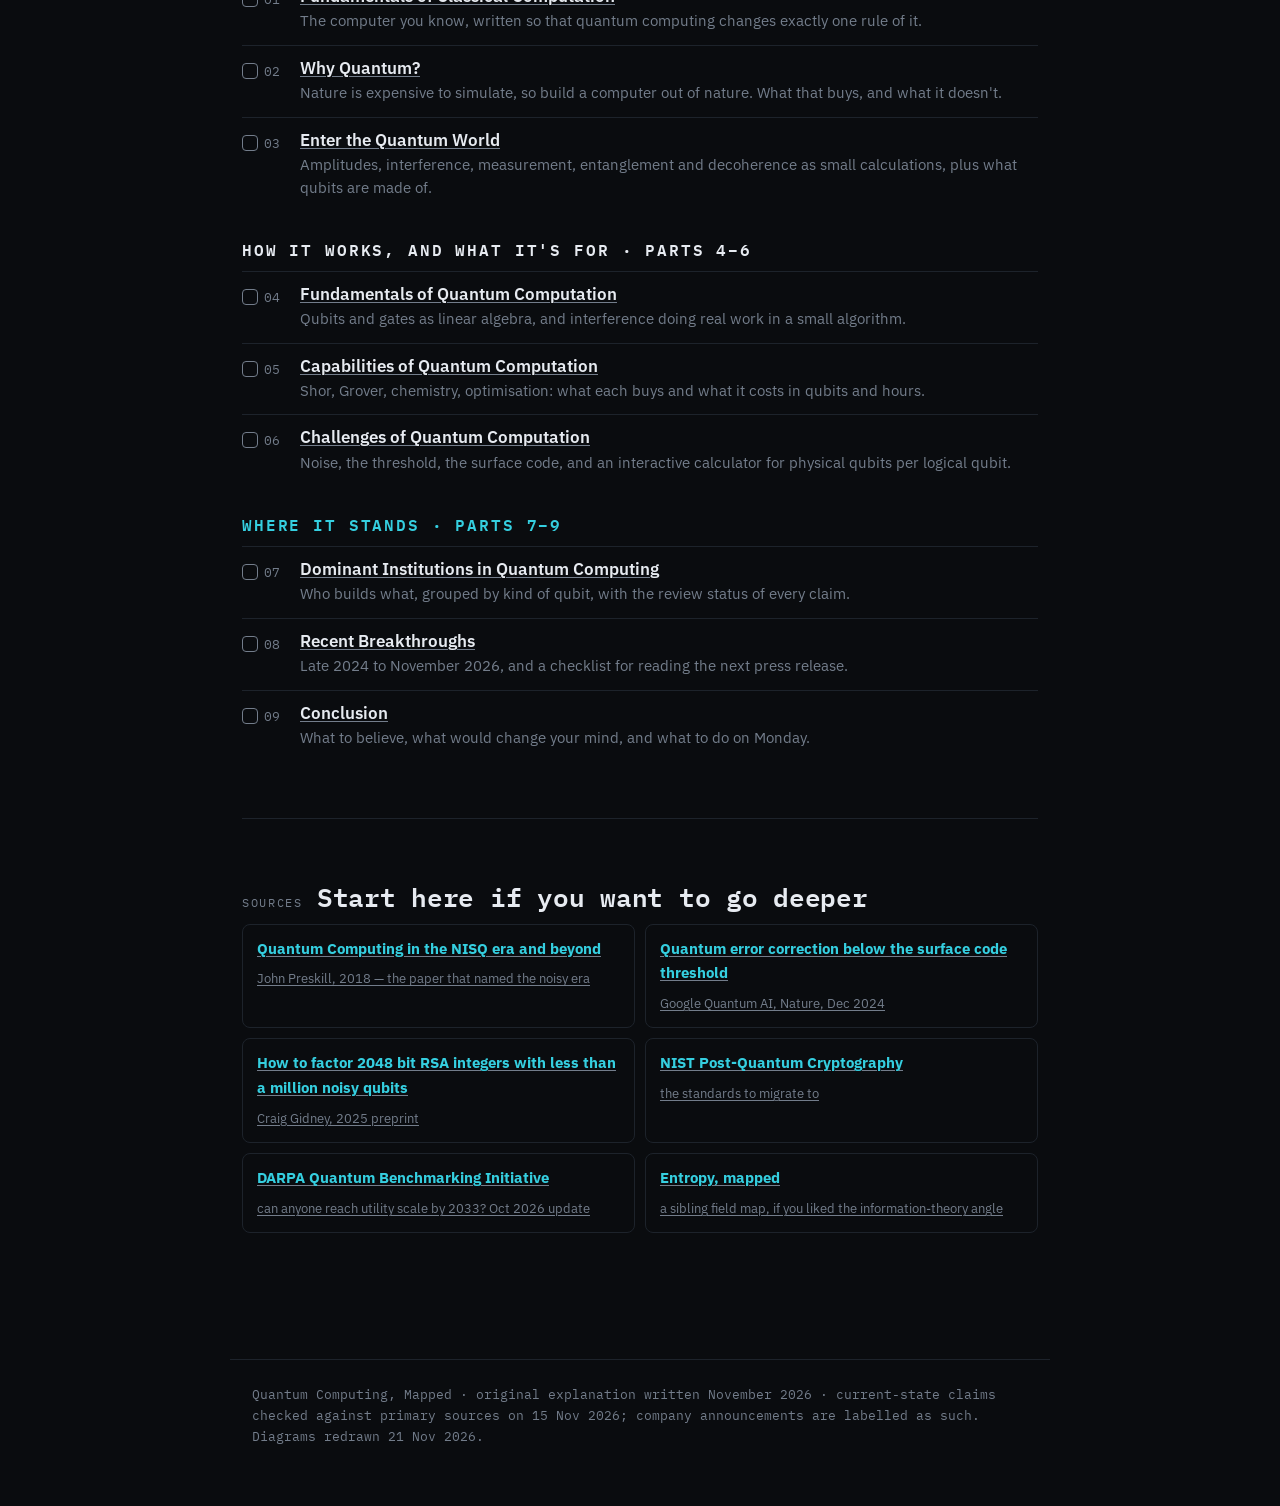
==== commit 31049f20: "Spine: eight plain-language ideas, one diagram each Igor found the spine hard to follow. Each idea n" ====
--- a/index.html
+++ b/index.html
@@ -4,54 +4,75 @@
 <meta charset="UTF-8" />
 <meta name="viewport" content="width=device-width, initial-scale=1.0" />
 <title>Quantum Computing, Mapped — how it works, what it's for, where it stands</title>
-<meta name="description" content="A nine-part field map of quantum computing for engineers: the math of qubits and gates, what it can and cannot do, error correction, who is building it, and the state of play in November 2026." />
+<meta name="description" content="Quantum computing in eight ideas, each with one diagram, for people who write software rather than physics: qubits, amplitudes, interference, entanglement, what it speeds up, error correction, where the hardware stands, and what to do now." />
 <link rel="preconnect" href="https://fonts.googleapis.com" />
 <link rel="preconnect" href="https://fonts.gstatic.com" crossorigin />
-<link href="https://fonts.googleapis.com/css2?family=IBM+Plex+Mono:wght@400;500;600;700&family=IBM+Plex+Sans:wght@400;500;600;700&display=swap" rel="stylesheet" />
+<link href="https://fonts.googleapis.com/css2?family=IBM+Plex+Mono:wght@400;500;600;700&family=IBM+Plex+Sans:wght@400;500;600;700&family=IBM+Plex+Serif:ital,wght@0,500;1,400;1,500&display=swap" rel="stylesheet" />
 <link rel="stylesheet" href="paper.css" />
 <style>
-  main{max-width:960px}
+  main{max-width:840px}
   .hero{padding:24px 0 8px}
   .hero h1{font-size:clamp(32px,5.5vw,52px);line-height:1.05;margin:10px 0 14px;letter-spacing:-.01em}
-  .hero .sub{font-size:18px;color:var(--ink-dim);max-width:720px;line-height:1.55}
-  .facts{display:grid;grid-template-columns:repeat(auto-fit,minmax(220px,1fr));gap:12px;margin:26px 0 8px}
-  .fact{border:1px solid var(--line-soft);border-radius:8px;padding:12px 14px}
-  .fact .k{font-family:'IBM Plex Mono',monospace;font-size:11px;letter-spacing:.12em;text-transform:uppercase;color:var(--ink-dim)}
-  .fact .v{font-size:17px;font-weight:600;margin-top:4px;line-height:1.35}
-  .fact .s{font-size:13px;color:var(--ink-dim);margin-top:6px;line-height:1.5}
+  .hero .sub{font-size:18px;color:var(--ink-mid);max-width:640px;line-height:1.55}
+  .toc{display:flex;flex-wrap:wrap;gap:8px;margin:22px 0 4px;padding:0;list-style:none}
+  .toc li{padding:0;max-width:none}
+  .toc li::before{content:none}
+  main .toc a{display:inline-block;font-family:'IBM Plex Mono',monospace;font-size:12.5px;color:var(--ink-mid);text-decoration:none;border:1px solid var(--line);border-radius:999px;padding:5px 11px}
+  main .toc a:hover{border-color:var(--def);color:var(--ink)}
+  .toc a b{color:var(--off-bright);font-weight:600;margin-right:4px}
+
   section{padding:56px 0;border-bottom:1px solid var(--line-soft);scroll-margin-top:64px}
   section:last-of-type{border-bottom:none}
+
+  /* one idea = kicker, heading, plain sentence, diagram, short text, one-line takeaway, links */
+  .kicker{font-family:'IBM Plex Mono',monospace;font-size:12px;letter-spacing:.16em;text-transform:uppercase;color:var(--off-bright);margin:0 0 8px}
+  .idea h2{font-family:'IBM Plex Sans',sans-serif;font-weight:700;font-size:clamp(26px,4.2vw,34px);line-height:1.15;margin:0 0 14px;letter-spacing:-.015em}
+  .plain{font-family:'IBM Plex Serif',Georgia,serif;font-weight:500;font-size:clamp(18px,2.6vw,21px);line-height:1.5;color:var(--ink);max-width:36em;margin:0 0 22px}
+  .idea p{max-width:64ch}
+  dfn{font-style:normal;font-weight:600;color:var(--ink);border-bottom:1px dotted var(--def)}
+  .gl{color:var(--ink-dim)}
+  figure.dia{margin:6px 0 24px;padding:18px 14px 12px;background:var(--panel);border:1px solid var(--line);border-radius:12px}
+  figure.dia svg{display:block;width:100%;max-width:480px;height:auto;margin:0 auto}
+  figure.dia figcaption{font-size:13.5px;color:var(--ink-dim);line-height:1.5;margin:12px auto 0;max-width:600px}
+  @media (max-width:560px){figure.dia{margin-left:-12px;margin-right:-12px;padding:14px 5px 10px}figure.dia figcaption{padding:0 8px}}
+  .dia text{fill:var(--ink-mid);font-family:'IBM Plex Sans',sans-serif;font-size:13px}
+  .dia text.h{fill:var(--ink);font-weight:600;font-size:14px}
+  .dia text.m{font-family:'IBM Plex Mono',monospace;font-size:12.5px}
+  .dia text.s{fill:var(--ink-dim);font-size:12px}
+  .dia text.c{fill:var(--def)} .dia text.a{fill:var(--off-bright)}
+  .dia .ln{stroke:var(--ink-dim);fill:none;stroke-width:1.5}
+  .dia .ink{stroke:var(--ink);fill:none;stroke-width:2}
+  .dia .cy{stroke:var(--def);fill:none;stroke-width:2.5}
+  .dia .am{stroke:var(--off);fill:none;stroke-width:2.5}
+  .dia .grid{stroke:var(--line);fill:none;stroke-width:1}
+  .oneline{border-left:3px solid var(--off);background:rgba(245,165,36,.06);border-radius:0 10px 10px 0;padding:14px 18px;margin:22px 0 18px;max-width:64ch}
+  .oneline .lbl{display:block;font-family:'IBM Plex Mono',monospace;font-size:11px;letter-spacing:.16em;text-transform:uppercase;color:var(--off-bright);margin-bottom:4px}
+  .oneline p{font-family:'IBM Plex Serif',Georgia,serif;font-style:italic;font-size:18.5px;line-height:1.45;color:var(--ink);margin:0;max-width:none}
+  .deeper{font-family:'IBM Plex Mono',monospace;font-size:12.5px;color:var(--ink-dim);margin:0}
+
+  /* directory of the nine pages */
   .arc-head{display:flex;align-items:baseline;gap:14px;margin:0 0 6px;flex-wrap:wrap}
   .arc-head .idx{font-family:'IBM Plex Mono',monospace;font-size:12px;letter-spacing:.14em;color:var(--ink-dim)}
   .arc-head h2{margin:0;font-size:26px}
-  .arc-sub{color:var(--ink-dim);margin:0 0 22px;max-width:680px}
-  .row{display:grid;grid-template-columns:44px 1fr;gap:14px;padding:16px 0;border-top:1px solid var(--line-soft);align-items:start}
-  .row:first-of-type{border-top:none}
+  .arc-sub{color:var(--ink-dim);margin:0 0 18px;max-width:680px}
+  .group{margin:26px 0 0;scroll-margin-top:64px}
+  .group h3{font-family:'IBM Plex Mono',monospace;font-size:12.5px;letter-spacing:.12em;text-transform:uppercase;color:var(--off-bright);margin:0 0 4px}
+  .group.cyan h3{color:var(--def)}
+  .row{display:grid;grid-template-columns:44px 1fr;gap:14px;padding:12px 0;border-top:1px solid var(--line-soft);align-items:start}
   .row .num{font-family:'IBM Plex Mono',monospace;font-size:13px;color:var(--ink-dim);padding-top:3px}
-  .row .name{font-weight:600;font-size:17px;line-height:1.3}
+  .row .name{font-weight:600;font-size:16.5px;line-height:1.3}
   .row .name a{color:var(--ink)}
-  .row .meta{font-family:'IBM Plex Mono',monospace;font-size:11.5px;color:var(--ink-dim);margin:4px 0 6px;display:flex;flex-wrap:wrap;gap:10px}
-  .row .desc{color:var(--ink-dim);font-size:14.5px;line-height:1.55}
-  .amber .row .name a:hover{color:var(--off)} .cyan .row .name a:hover{color:var(--def)}
+  .row .desc{color:var(--ink-dim);font-size:14.5px;line-height:1.55;margin-top:3px}
+  .group .row .name a:hover{color:var(--off)} .group.cyan .row .name a:hover{color:var(--def)}
   .check{width:16px;height:16px;border:1px solid var(--ink-dim);border-radius:4px;display:inline-block;vertical-align:-3px;margin-right:6px;cursor:pointer;background:transparent}
   .check.on{background:var(--off);border-color:var(--off)}
   .cyan .check.on{background:var(--def);border-color:var(--def)}
-  .spine{list-style:none;padding:0;margin:0 0 8px;display:grid;gap:0}
-  .spine li{display:grid;grid-template-columns:150px 1fr;gap:16px;padding:14px 0;border-top:1px solid var(--line-soft);align-items:baseline;max-width:none}
-  .spine li::before{content:none}
-  .spine li:first-child{border-top:none}
-  .spine .step{font-family:'IBM Plex Mono',monospace;font-size:12.5px;letter-spacing:.06em;text-transform:uppercase;color:var(--off-bright)}
-  .spine .step.b{color:var(--def)}
-  .spine .say{font-size:15.5px;line-height:1.6}
-  .spine .say b{color:var(--ink)}
-  @media (max-width:560px){.spine li{grid-template-columns:1fr;gap:4px}}
   .links{display:grid;grid-template-columns:repeat(auto-fill,minmax(260px,1fr));gap:10px}
   .links a{display:block;border:1px solid var(--line-soft);border-radius:8px;padding:12px 14px;color:var(--ink);text-decoration:none}
   .links a:hover{border-color:var(--def)}
   .links a b{display:block;font-size:15px;margin-bottom:3px}
   .links a span{font-size:13px;color:var(--ink-dim)}
   .progress{font-family:'IBM Plex Mono',monospace;font-size:12px;color:var(--ink-dim);margin-top:8px}
-  .row li,.links li{max-width:none}
 </style>
 </head>
 <body>
@@ -61,57 +82,403 @@
 </div></header>
 <main>
   <div class="hero">
-    <div class="eyebrow"><span class="box wb mono">QUANTUM COMPUTING · NOV 2026</span><span class="mono">9 parts · 1 calculator · every claim sourced</span></div>
+    <div class="eyebrow"><span class="box wb mono">QUANTUM COMPUTING · NOV 2026</span><span class="mono">8 ideas · 9 deeper pages · claims sourced</span></div>
     <h1>Quantum computing, mapped</h1>
-    <p class="sub">For engineers who want the real thing without a physics degree: the linear algebra of qubits and gates, what a quantum computer can and cannot speed up, why error correction is the whole game, who is building the machines, and what actually happened in 2024–2026 once you read past the press releases. Current-state claims link to their sources, and company announcements that are not peer reviewed are marked as such.</p>
-    <div class="facts">
-      <div class="fact"><div class="k">Error correction works</div><div class="v">Logical errors now fall as codes grow</div><div class="s">Google's Willow showed it for the surface code in Dec 2024 (<a class="lnk" href="https://www.nature.com/articles/s41586-024-08449-y" target="_blank" rel="noopener">Nature</a>); Quantinuum reports ~5×10⁻⁶ per round at distance 7 on Helios, Oct 2026 (<a class="lnk" href="https://www.quantinuum.com/fault-tolerance-by-2029" target="_blank" rel="noopener">company report</a>).</div></div>
-      <div class="fact"><div class="k">Still small</div><div class="v">Tens of logical qubits, not thousands</div><div class="s">The biggest 2026 "logical" demos are error <i>detection</i> with post-selection (<a class="lnk" href="parts/p08.html#logical-table">table</a>). IBM targets 200 logical qubits by 2029 (Starling); useful chemistry and RSA need far more.</div></div>
-      <div class="fact"><div class="k">Crypto clock</div><div class="v">RSA and ECC: deprecated after 2030, disallowed after 2035</div><div class="s">NIST IR 8547, final 27 Oct 2026 (<a class="lnk" href="https://csrc.nist.gov/pubs/ir/8547/final" target="_blank" rel="noopener">NIST</a>). Migrate to ML-KEM and ML-DSA now.</div></div>
-      <div class="fact"><div class="k">Try it</div><div class="v"><a class="lnk" href="parts/p06.html#qec-calc">How many physical qubits per logical qubit?</a></div><div class="s">Drag the error rate and watch the overhead.</div></div>
+    <p class="sub">For people who write software, not physics. Eight ideas, one picture each, from what a qubit is to where the field stands in November 2026. Claims about the field link to sources; company claims not yet peer reviewed are marked.</p>
+    <ul class="toc">
+      <li><a href="#qubit"><b>1</b>Qubits</a></li>
+      <li><a href="#amplitudes"><b>2</b>Superposition</a></li>
+      <li><a href="#interference"><b>3</b>Interference</a></li>
+      <li><a href="#entanglement"><b>4</b>Entanglement</a></li>
+      <li><a href="#structure"><b>5</b>What it speeds up</a></li>
+      <li><a href="#errors"><b>6</b>Errors</a></li>
+      <li><a href="#status"><b>7</b>Where it stands</a></li>
+      <li><a href="#act"><b>8</b>What to do</a></li>
+    </ul>
+  </div>
+
+  <!-- 1 · QUBIT -->
+  <section class="idea" id="qubit">
+    <div class="kicker">Idea 1 of 8</div>
+    <h2>Bits and qubits</h2>
+    <p class="plain">A qubit is the quantum version of a bit: when you read it you still get a 0 or a 1, but before you read it, it holds a direction rather than a value, and that direction sets the odds.</p>
+    <figure class="dia">
+      <svg viewBox="0 0 360 370" role="img" aria-label="A bit is either 0 or 1. A qubit is an arrow on a sphere: straight up is 0, straight down is 1, on the equator is a 50/50 chance. The arrow drawn is tilted 60 degrees from the top, so reading it gives 0 three times in four.">
+        <defs><marker id="ah1" viewBox="0 0 10 10" refX="8" refY="5" markerWidth="7" markerHeight="7" orient="auto-start-reverse"><path d="M0 0 L10 5 L0 10 z" fill="#35CFE0"/></marker></defs>
+        <text class="h" x="20" y="30">A bit</text>
+        <circle cx="130" cy="25" r="13" fill="#E7EBF1"/><text class="m" x="130" y="30" text-anchor="middle" style="fill:#0A0C0F">0</text>
+        <circle cx="175" cy="25" r="13" class="ln"/><text class="m" x="175" y="30" text-anchor="middle">1</text>
+        <text class="s" x="200" y="30">always exactly one</text>
+        <line x1="20" y1="56" x2="340" y2="56" class="grid"/>
+        <text class="h" x="20" y="84">A qubit</text>
+        <circle cx="180" cy="210" r="90" class="ln"/>
+        <ellipse cx="180" cy="210" rx="90" ry="24" class="ln" stroke-dasharray="4 4"/>
+        <line x1="180" y1="210" x2="180" y2="120" class="ln" stroke-dasharray="3 4"/>
+        <circle cx="180" cy="120" r="4" fill="#E7EBF1"/><circle cx="180" cy="300" r="4" fill="#E7EBF1"/>
+        <text class="m" x="180" y="108" text-anchor="middle" style="fill:#E7EBF1">0 = arrow straight up</text>
+        <text class="m" x="180" y="322" text-anchor="middle" style="fill:#E7EBF1">1 = straight down</text>
+        <text class="s" x="84" y="206" text-anchor="end">equator:</text>
+        <text class="s" x="84" y="222" text-anchor="end">50 / 50</text>
+        <path d="M180 170 A40 40 0 0 1 214.6 190" class="ln"/>
+        <text class="s" x="199" y="164">tilt</text>
+        <line x1="180" y1="210" x2="256" y2="166" stroke="#35CFE0" stroke-width="3" marker-end="url(#ah1)"/>
+        <circle cx="180" cy="210" r="3" fill="#35CFE0"/>
+        <text class="c" x="266" y="158">the qubit:</text>
+        <text class="c" x="266" y="174">an arrow</text>
+        <text x="180" y="352" text-anchor="middle">At this tilt, reading gives <tspan style="fill:#E7EBF1;font-weight:600">0 three times in four</tspan></text>
+      </svg>
+      <figcaption>The arrow is 60° from the top, so a 0 comes up 75% of the time. Swinging it around the equator leaves those odds alone.</figcaption>
+    </figure>
+    <p>Reading a qubit, called <dfn>measuring</dfn> it, gives one bit and destroys the arrow: afterwards the qubit really is the 0 or 1 you saw. So "0 and 1 at the same time" is misleading; the qubit does not secretly hold both answers for you to look up. The angle around the equator, the <dfn>phase</dfn>, is invisible to a direct read, yet it is what lets qubit states cancel each other later.</p>
+    <div class="oneline"><span class="lbl">In one line</span><p>A qubit is an arrow, not a hidden 0&#8209;or&#8209;1. Reading it gives you one bit, with odds set by where the arrow points.</p></div>
+    <p class="deeper">Go deeper: <a class="lnk" href="parts/p03.html">P3 · Enter the quantum world</a></p>
+  </section>
+
+  <!-- 2 · AMPLITUDES -->
+  <section class="idea" id="amplitudes">
+    <div class="kicker">Idea 2 of 8</div>
+    <h2>Superposition: one number per possible answer</h2>
+    <p class="plain">With several qubits, the machine keeps one number for every possible answer, and unlike probabilities, those numbers can be negative.</p>
+    <figure class="dia">
+      <svg viewBox="0 0 360 316" role="img" aria-label="Three qubits have eight possible answers, 000 to 111. Top: each answer has an amplitude; here four are plus or minus one half and four are zero. Bottom: squaring each amplitude gives the chance of reading that answer, 25 percent for each of the four, whether the amplitude was positive or negative.">
+        <text class="h" x="10" y="16">Amplitude <tspan class="s" style="font-weight:400">(can be negative)</tspan></text>
+        <g transform="translate(0,16)">
+        <line x1="22" y1="80" x2="350" y2="80" class="ln"/>
+        <rect x="37" y="30" width="26" height="50" fill="#35CFE0"/>
+        <rect x="77" y="80" width="26" height="50" fill="#F5A524"/>
+        <rect x="157" y="30" width="26" height="50" fill="#35CFE0"/>
+        <rect x="277" y="80" width="26" height="50" fill="#F5A524"/>
+        <text class="m c" x="50" y="26" text-anchor="middle" style="fill:#35CFE0">+½</text>
+        <text class="m a" x="90" y="146" text-anchor="middle">−½</text>
+        <text class="m c" x="170" y="26" text-anchor="middle" style="fill:#35CFE0">+½</text>
+        <text class="m a" x="290" y="146" text-anchor="middle">−½</text>
+        <text class="s" x="180" y="172" text-anchor="middle">square each one ↓ = the chance of reading that answer</text>
+        <line x1="22" y1="252" x2="350" y2="252" class="ln"/>
+        <rect x="37" y="196" width="26" height="56" fill="#E7EBF1"/>
+        <rect x="77" y="196" width="26" height="56" fill="#E7EBF1"/>
+        <rect x="157" y="196" width="26" height="56" fill="#E7EBF1"/>
+        <rect x="277" y="196" width="26" height="56" fill="#E7EBF1"/>
+        <text class="m" x="50" y="190" text-anchor="middle">25%</text>
+        <text class="m" x="90" y="190" text-anchor="middle">25%</text>
+        <text class="m" x="170" y="190" text-anchor="middle">25%</text>
+        <text class="m" x="290" y="190" text-anchor="middle">25%</text>
+        <g class="m"><text class="m" x="50" y="272" text-anchor="middle">000</text><text class="m" x="90" y="272" text-anchor="middle">001</text><text class="m" x="130" y="272" text-anchor="middle">010</text><text class="m" x="170" y="272" text-anchor="middle">011</text><text class="m" x="210" y="272" text-anchor="middle">100</text><text class="m" x="250" y="272" text-anchor="middle">101</text><text class="m" x="290" y="272" text-anchor="middle">110</text><text class="m" x="330" y="272" text-anchor="middle">111</text></g>
+        <text class="s" x="180" y="294" text-anchor="middle">the 8 possible answers of 3 qubits</text>
+        </g>
+      </svg>
+      <figcaption>A minus sign gives the same odds as a plus sign. The sign only matters when amplitudes combine, which is idea 3.</figcaption>
+    </figure>
+    <p>These numbers are called <dfn>amplitudes</dfn>, and holding all of them at once is what <dfn>superposition</dfn> means. The count doubles with every qubit: 3 qubits have 8, and 50 qubits have about a million billion. That is the "exponential" in every quantum pitch.</p>
+    <p>That alone is not a speedup: reading the qubits returns one answer, picked with those odds, and the rest are gone. A randomised program also has a probability per outcome; the one change is that amplitudes carry a sign.</p>
+    <div class="oneline"><span class="lbl">In one line</span><p>Superposition is a list of signed numbers, one per possible answer, and you only ever get to read one answer.</p></div>
+    <p class="deeper">Go deeper: <a class="lnk" href="parts/p01.html">P1 · Classical computation</a> · <a class="lnk" href="parts/p04.html">P4 · Quantum computation</a></p>
+  </section>
+
+  <!-- 3 · INTERFERENCE -->
+  <section class="idea" id="interference">
+    <div class="kicker">Idea 3 of 8</div>
+    <h2>Interference: how the right answer wins</h2>
+    <p class="plain">Because amplitudes have signs, two routes to the same answer can add up or cancel out, and every quantum algorithm is a way of arranging that so wrong answers cancel and the right one is left.</p>
+    <figure class="dia">
+      <svg viewBox="0 0 360 420" role="img" aria-label="Top: two waves with the same sign add into a bigger wave; two waves with opposite signs cancel to a flat line. Bottom: a photon meets a splitter, takes two routes, and the routes meet at a second splitter. At detector A both routes arrive with plus one half, which sums to one, so every photon lands there. At detector B one route brings plus one half and the other minus one half, which sums to zero, so no photon ever lands there.">
+        <defs><marker id="ah3" viewBox="0 0 10 10" refX="8" refY="5" markerWidth="6" markerHeight="6" orient="auto"><path d="M0 0 L10 5 L0 10 z" fill="#AEB6C2"/></marker></defs>
+        <text class="h" x="90" y="22" text-anchor="middle">Same sign: add up</text>
+        <text class="h" x="270" y="22" text-anchor="middle">Opposite sign: cancel</text>
+        <path d="M20.0 60.0 L22.0 57.9 L24.0 55.8 L26.0 53.8 L28.0 52.1 L30.0 50.6 L32.0 49.4 L34.0 48.6 L36.0 48.1 L38.0 48.0 L40.0 48.3 L42.0 49.0 L44.0 50.0 L46.0 51.3 L48.0 52.9 L50.0 54.8 L52.0 56.8 L54.0 58.9 L56.0 61.1 L58.0 63.2 L60.0 65.2 L62.0 67.1 L64.0 68.7 L66.0 70.0 L68.0 71.0 L70.0 71.7 L72.0 72.0 L74.0 71.9 L76.0 71.4 L78.0 70.6 L80.0 69.4 L82.0 67.9 L84.0 66.2 L86.0 64.2 L88.0 62.1 L90.0 60.0 L92.0 57.9 L94.0 55.8 L96.0 53.8 L98.0 52.1 L100.0 50.6 L102.0 49.4 L104.0 48.6 L106.0 48.1 L108.0 48.0 L110.0 48.3 L112.0 49.0 L114.0 50.0 L116.0 51.3 L118.0 52.9 L120.0 54.8 L122.0 56.8 L124.0 58.9 L126.0 61.1 L128.0 63.2 L130.0 65.2 L132.0 67.1 L134.0 68.7 L136.0 70.0 L138.0 71.0 L140.0 71.7 L142.0 72.0 L144.0 71.9 L146.0 71.4 L148.0 70.6 L150.0 69.4 L152.0 67.9 L154.0 66.2 L156.0 64.2 L158.0 62.1 L160.0 60.0" class="cy"/>
+        <path d="M20.0 100.0 L22.0 97.9 L24.0 95.8 L26.0 93.8 L28.0 92.1 L30.0 90.6 L32.0 89.4 L34.0 88.6 L36.0 88.1 L38.0 88.0 L40.0 88.3 L42.0 89.0 L44.0 90.0 L46.0 91.3 L48.0 92.9 L50.0 94.8 L52.0 96.8 L54.0 98.9 L56.0 101.1 L58.0 103.2 L60.0 105.2 L62.0 107.1 L64.0 108.7 L66.0 110.0 L68.0 111.0 L70.0 111.7 L72.0 112.0 L74.0 111.9 L76.0 111.4 L78.0 110.6 L80.0 109.4 L82.0 107.9 L84.0 106.2 L86.0 104.2 L88.0 102.1 L90.0 100.0 L92.0 97.9 L94.0 95.8 L96.0 93.8 L98.0 92.1 L100.0 90.6 L102.0 89.4 L104.0 88.6 L106.0 88.1 L108.0 88.0 L110.0 88.3 L112.0 89.0 L114.0 90.0 L116.0 91.3 L118.0 92.9 L120.0 94.8 L122.0 96.8 L124.0 98.9 L126.0 101.1 L128.0 103.2 L130.0 105.2 L132.0 107.1 L134.0 108.7 L136.0 110.0 L138.0 111.0 L140.0 111.7 L142.0 112.0 L144.0 111.9 L146.0 111.4 L148.0 110.6 L150.0 109.4 L152.0 107.9 L154.0 106.2 L156.0 104.2 L158.0 102.1 L160.0 100.0" class="cy"/>
+        <path d="M20.0 150.0 L22.0 145.7 L24.0 141.6 L26.0 137.7 L28.0 134.2 L30.0 131.2 L32.0 128.9 L34.0 127.2 L36.0 126.2 L38.0 126.0 L40.0 126.6 L42.0 127.9 L44.0 130.0 L46.0 132.7 L48.0 135.9 L50.0 139.6 L52.0 143.6 L54.0 147.8 L56.0 152.2 L58.0 156.4 L60.0 160.4 L62.0 164.1 L64.0 167.3 L66.0 170.0 L68.0 172.1 L70.0 173.4 L72.0 174.0 L74.0 173.8 L76.0 172.8 L78.0 171.1 L80.0 168.8 L82.0 165.8 L84.0 162.3 L86.0 158.4 L88.0 154.3 L90.0 150.0 L92.0 145.7 L94.0 141.6 L96.0 137.7 L98.0 134.2 L100.0 131.2 L102.0 128.9 L104.0 127.2 L106.0 126.2 L108.0 126.0 L110.0 126.6 L112.0 127.9 L114.0 130.0 L116.0 132.7 L118.0 135.9 L120.0 139.6 L122.0 143.6 L124.0 147.8 L126.0 152.2 L128.0 156.4 L130.0 160.4 L132.0 164.1 L134.0 167.3 L136.0 170.0 L138.0 172.1 L140.0 173.4 L142.0 174.0 L144.0 173.8 L146.0 172.8 L148.0 171.1 L150.0 168.8 L152.0 165.8 L154.0 162.3 L156.0 158.4 L158.0 154.3 L160.0 150.0" class="ink" stroke-width="3"/>
+        <path d="M200.0 60.0 L202.0 57.9 L204.0 55.8 L206.0 53.8 L208.0 52.1 L210.0 50.6 L212.0 49.4 L214.0 48.6 L216.0 48.1 L218.0 48.0 L220.0 48.3 L222.0 49.0 L224.0 50.0 L226.0 51.3 L228.0 52.9 L230.0 54.8 L232.0 56.8 L234.0 58.9 L236.0 61.1 L238.0 63.2 L240.0 65.2 L242.0 67.1 L244.0 68.7 L246.0 70.0 L248.0 71.0 L250.0 71.7 L252.0 72.0 L254.0 71.9 L256.0 71.4 L258.0 70.6 L260.0 69.4 L262.0 67.9 L264.0 66.2 L266.0 64.2 L268.0 62.1 L270.0 60.0 L272.0 57.9 L274.0 55.8 L276.0 53.8 L278.0 52.1 L280.0 50.6 L282.0 49.4 L284.0 48.6 L286.0 48.1 L288.0 48.0 L290.0 48.3 L292.0 49.0 L294.0 50.0 L296.0 51.3 L298.0 52.9 L300.0 54.8 L302.0 56.8 L304.0 58.9 L306.0 61.1 L308.0 63.2 L310.0 65.2 L312.0 67.1 L314.0 68.7 L316.0 70.0 L318.0 71.0 L320.0 71.7 L322.0 72.0 L324.0 71.9 L326.0 71.4 L328.0 70.6 L330.0 69.4 L332.0 67.9 L334.0 66.2 L336.0 64.2 L338.0 62.1 L340.0 60.0" class="cy"/>
+        <path d="M200.0 100.0 L202.0 102.1 L204.0 104.2 L206.0 106.2 L208.0 107.9 L210.0 109.4 L212.0 110.6 L214.0 111.4 L216.0 111.9 L218.0 112.0 L220.0 111.7 L222.0 111.0 L224.0 110.0 L226.0 108.7 L228.0 107.1 L230.0 105.2 L232.0 103.2 L234.0 101.1 L236.0 98.9 L238.0 96.8 L240.0 94.8 L242.0 92.9 L244.0 91.3 L246.0 90.0 L248.0 89.0 L250.0 88.3 L252.0 88.0 L254.0 88.1 L256.0 88.6 L258.0 89.4 L260.0 90.6 L262.0 92.1 L264.0 93.8 L266.0 95.8 L268.0 97.9 L270.0 100.0 L272.0 102.1 L274.0 104.2 L276.0 106.2 L278.0 107.9 L280.0 109.4 L282.0 110.6 L284.0 111.4 L286.0 111.9 L288.0 112.0 L290.0 111.7 L292.0 111.0 L294.0 110.0 L296.0 108.7 L298.0 107.1 L300.0 105.2 L302.0 103.2 L304.0 101.1 L306.0 98.9 L308.0 96.8 L310.0 94.8 L312.0 92.9 L314.0 91.3 L316.0 90.0 L318.0 89.0 L320.0 88.3 L322.0 88.0 L324.0 88.1 L326.0 88.6 L328.0 89.4 L330.0 90.6 L332.0 92.1 L334.0 93.8 L336.0 95.8 L338.0 97.9 L340.0 100.0" class="am"/>
+        <path d="M200.0 150.0 L202.0 150.0 L204.0 150.0 L206.0 150.0 L208.0 150.0 L210.0 150.0 L212.0 150.0 L214.0 150.0 L216.0 150.0 L218.0 150.0 L220.0 150.0 L222.0 150.0 L224.0 150.0 L226.0 150.0 L228.0 150.0 L230.0 150.0 L232.0 150.0 L234.0 150.0 L236.0 150.0 L238.0 150.0 L240.0 150.0 L242.0 150.0 L244.0 150.0 L246.0 150.0 L248.0 150.0 L250.0 150.0 L252.0 150.0 L254.0 150.0 L256.0 150.0 L258.0 150.0 L260.0 150.0 L262.0 150.0 L264.0 150.0 L266.0 150.0 L268.0 150.0 L270.0 150.0 L272.0 150.0 L274.0 150.0 L276.0 150.0 L278.0 150.0 L280.0 150.0 L282.0 150.0 L284.0 150.0 L286.0 150.0 L288.0 150.0 L290.0 150.0 L292.0 150.0 L294.0 150.0 L296.0 150.0 L298.0 150.0 L300.0 150.0 L302.0 150.0 L304.0 150.0 L306.0 150.0 L308.0 150.0 L310.0 150.0 L312.0 150.0 L314.0 150.0 L316.0 150.0 L318.0 150.0 L320.0 150.0 L322.0 150.0 L324.0 150.0 L326.0 150.0 L328.0 150.0 L330.0 150.0 L332.0 150.0 L334.0 150.0 L336.0 150.0 L338.0 150.0 L340.0 150.0" class="ink" stroke-width="3"/>
+        <text x="8" y="84" class="m">+</text><text x="8" y="124" class="m">=</text>
+        <text x="188" y="84" class="m">+</text><text x="188" y="124" class="m">=</text>
+        <text class="s" x="90" y="194" text-anchor="middle">bigger: more likely</text>
+        <text class="s" x="270" y="194" text-anchor="middle">flat: never happens</text>
+        <line x1="10" y1="214" x2="350" y2="214" class="grid"/>
+        <text class="h" x="10" y="238">One photon, two routes</text>
+        <g transform="translate(0,20)">
+        <text class="s" x="14" y="282">photon</text>
+        <line x1="14" y1="296" x2="70" y2="296" class="ink" marker-end="url(#ah3)"/>
+        <line x1="70" y1="296" x2="175" y2="252" class="ln"/>
+        <line x1="70" y1="296" x2="175" y2="340" class="ln"/>
+        <line x1="175" y1="252" x2="276" y2="294" class="ln"/>
+        <line x1="175" y1="340" x2="276" y2="298" class="ln"/>
+        <line x1="62" y1="286" x2="80" y2="306" stroke="#E7EBF1" stroke-width="4"/>
+        <line x1="268" y1="286" x2="286" y2="306" stroke="#E7EBF1" stroke-width="4"/>
+        <text class="s" x="175" y="246" text-anchor="middle">route 1</text>
+        <text class="s" x="175" y="356" text-anchor="middle">route 2</text>
+        <text class="s" x="71" y="324" text-anchor="middle">splitter</text>
+        <line x1="280" y1="296" x2="318" y2="270" class="ln" marker-end="url(#ah3)"/>
+        <line x1="280" y1="296" x2="318" y2="322" class="ln" marker-end="url(#ah3)"/>
+        <rect x="322" y="256" width="26" height="26" rx="4" fill="#35CFE0"/><text class="h" x="335" y="274" text-anchor="middle" style="fill:#0A0C0F">A</text>
+        <rect x="322" y="310" width="26" height="26" rx="4" class="ln"/><text class="h" x="335" y="328" text-anchor="middle">B</text>
+        <text class="m" x="10" y="378"><tspan style="fill:#35CFE0">A:</tspan> +½ + ½ = 1 → every photon</text>
+        <text class="m" x="10" y="396"><tspan style="fill:#F5A524">B:</tspan> +½ − ½ = 0 → never</text>
+        </g>
+      </svg>
+      <figcaption>A real experiment (a Mach–Zehnder interferometer). Each route to a detector carries amplitude ½; one route into B picks up a minus sign. If the splitters were fair coins, B would catch half the photons. With amplitudes it catches none.</figcaption>
+    </figure>
+    <p>Block one route and B starts catching photons again: removing a way to get there makes the outcome more likely. Amplitudes add before they are squared into odds.</p>
+    <p>A quantum algorithm runs the same trick across many qubits: it steers the amplitudes so paths to wrong answers cancel and paths to the right answer reinforce, then reads once.</p>
+    <div class="oneline"><span class="lbl">In one line</span><p>Quantum computers don't try every answer at once; they make wrong answers cancel and the right one add up, then read once.</p></div>
+    <p class="deeper">Go deeper: <a class="lnk" href="parts/p03.html">P3 · the two-route calculation</a> · <a class="lnk" href="parts/p04.html">P4 · interference doing real work</a></p>
+  </section>
+
+  <!-- 4 · ENTANGLEMENT -->
+  <section class="idea" id="entanglement">
+    <div class="kicker">Idea 4 of 8</div>
+    <h2>Entanglement: linked outcomes</h2>
+    <p class="plain">Two qubits can share a single state, so that each one looks random on its own but their results always line up, and quantum algorithms need this to do anything a normal computer can't.</p>
+    <figure class="dia">
+      <svg viewBox="0 0 360 258" role="img" aria-label="Two qubits, A and B, inside one shared state. A two by two table of results: A 0 and B 0 happens half the time, A 1 and B 1 happens half the time, mismatched results never happen. Each qubit alone is a fair coin.">
+        <rect x="40" y="12" width="280" height="76" rx="14" class="ln" stroke-dasharray="5 4"/>
+        <text class="s" x="180" y="30" text-anchor="middle">one shared state, not two separate ones</text>
+        <circle cx="120" cy="60" r="18" fill="#35CFE0"/><text class="h" x="120" y="65" text-anchor="middle" style="fill:#0A0C0F">A</text>
+        <circle cx="240" cy="60" r="18" fill="#35CFE0"/><text class="h" x="240" y="65" text-anchor="middle" style="fill:#0A0C0F">B</text>
+        <text class="s" x="230" y="116" text-anchor="middle">B reads 0</text>
+        <text class="s" x="310" y="116" text-anchor="middle">B reads 1</text>
+        <text class="s" x="184" y="150" text-anchor="end">A reads 0</text>
+        <text class="s" x="184" y="200" text-anchor="end">A reads 1</text>
+        <rect x="190" y="124" width="80" height="44" fill="rgba(53,207,224,.18)" stroke="#35CFE0"/>
+        <rect x="270" y="124" width="80" height="44" class="grid"/>
+        <rect x="190" y="174" width="80" height="44" class="grid"/>
+        <rect x="270" y="174" width="80" height="44" fill="rgba(53,207,224,.18)" stroke="#35CFE0"/>
+        <text class="h" x="230" y="151" text-anchor="middle">half</text>
+        <text class="s" x="310" y="151" text-anchor="middle">never</text>
+        <text class="s" x="230" y="201" text-anchor="middle">never</text>
+        <text class="h" x="310" y="201" text-anchor="middle">half</text>
+        <text x="10" y="150">The four</text><text x="10" y="166">possible</text><text x="10" y="182">results:</text>
+        <text x="180" y="248" text-anchor="middle">Each alone: a fair coin. Together: <tspan style="fill:#E7EBF1;font-weight:600">always match.</tspan></text>
+      </svg>
+      <figcaption>The simplest entangled pair (a Bell state). The pair has one description that cannot be split into "A's state" plus "B's state".</figcaption>
+    </figure>
+    <p>Two sealed envelopes with matching cards also always agree, so why is this special? Tilt both measurements to the same new angle and they still agree, and at different angles they agree in a pattern no pre-written answers can reproduce. John Bell proved that in 1964; the experiments that confirmed it won the 2022 Nobel Prize in Physics.</p>
+    <p>It cannot carry a message: B's results on their own stay a 50/50 coin whatever A does, and the match only shows when the two lists are compared. For computing, entanglement is necessary but not sufficient; a computation that creates little of it can be simulated efficiently on an ordinary computer.</p>
+    <div class="oneline"><span class="lbl">In one line</span><p>Entangled qubits share one state: random one at a time, perfectly correlated together. A resource, not a wire.</p></div>
+    <p class="deeper">Go deeper: <a class="lnk" href="parts/p03.html">P3 · entanglement and no-cloning</a> · <a class="lnk" href="parts/p04.html">P4 · as linear algebra</a></p>
+  </section>
+
+  <!-- 5 · STRUCTURE -->
+  <section class="idea" id="structure">
+    <div class="kicker">Idea 5 of 8</div>
+    <h2>What it actually speeds up</h2>
+    <p class="plain">A quantum computer is not a faster CPU; it is a narrow accelerator that wins big only on problems with a hidden regularity that interference can pick out.</p>
+    <figure class="dia">
+      <svg viewBox="0 0 360 360" role="img" aria-label="Top: the powers of 3, keeping the remainder after dividing by 13, go 3, 9, 1 and then repeat every 3 steps. Finding that repeat length is the core of breaking RSA. Bottom: three tiers. Huge speedup: factoring and code-breaking, and simulating molecules and materials. Small speedup: brute-force search, where a trillion checks become about a million slower ones. No speedup shown: the hardest puzzles, optimisation and most machine learning.">
+        <text class="h" x="10" y="20">The kind of structure it can use</text>
+        <text class="s" x="10" y="40">powers of 3, remainder after dividing by 13</text>
+        <g>
+          <rect x="10" y="52" width="34" height="30" class="grid"/><rect x="47" y="52" width="34" height="30" class="grid"/><rect x="84" y="52" width="34" height="30" class="grid"/>
+          <rect x="121" y="52" width="34" height="30" class="grid"/><rect x="158" y="52" width="34" height="30" class="grid"/><rect x="195" y="52" width="34" height="30" class="grid"/>
+          <rect x="232" y="52" width="34" height="30" class="grid"/><rect x="269" y="52" width="34" height="30" class="grid"/><rect x="306" y="52" width="34" height="30" class="grid"/>
+        </g>
+        <text class="m" x="27" y="72" text-anchor="middle" style="fill:#35CFE0">3</text><text class="m" x="64" y="72" text-anchor="middle" style="fill:#F5A524">9</text><text class="m" x="101" y="72" text-anchor="middle" style="fill:#E7EBF1">1</text>
+        <text class="m" x="138" y="72" text-anchor="middle" style="fill:#35CFE0">3</text><text class="m" x="175" y="72" text-anchor="middle" style="fill:#F5A524">9</text><text class="m" x="212" y="72" text-anchor="middle" style="fill:#E7EBF1">1</text>
+        <text class="m" x="249" y="72" text-anchor="middle" style="fill:#35CFE0">3</text><text class="m" x="286" y="72" text-anchor="middle" style="fill:#F5A524">9</text><text class="m" x="323" y="72" text-anchor="middle" style="fill:#E7EBF1">1</text>
+        <path d="M10 90 L10 96 L118 96 L118 90" class="ln"/><path d="M121 90 L121 96 L229 96 L229 90" class="ln"/><path d="M232 90 L232 96 L340 96 L340 90" class="ln"/>
+        <text class="s" x="175" y="114" text-anchor="middle">repeats every 3 steps</text>
+        <text x="10" y="138">For a real RSA key the repeat is astronomically</text>
+        <text x="10" y="155">long. Shor's algorithm finds it with interference.</text>
+        <line x1="10" y1="172" x2="350" y2="172" class="grid"/>
+        <rect x="10" y="186" width="96" height="24" rx="12" fill="#35CFE0"/><text class="m" x="58" y="203" text-anchor="middle" style="fill:#0A0C0F;font-weight:600">HUGE</text>
+        <text x="118" y="196" style="fill:#E7EBF1">Breaking RSA and elliptic-curve codes</text>
+        <text x="118" y="213">Simulating chemistry (strong case)</text>
+        <rect x="10" y="240" width="96" height="24" rx="12" fill="#F5A524"/><text class="m" x="58" y="257" text-anchor="middle" style="fill:#0A0C0F;font-weight:600">SMALL</text>
+        <text x="118" y="250" style="fill:#E7EBF1">Brute-force search (Grover)</text>
+        <text x="118" y="267">a trillion checks → about a million,</text>
+        <text x="118" y="284">but each quantum step is far slower</text>
+        <rect x="10" y="306" width="96" height="24" rx="12" class="ln"/><text class="m" x="58" y="323" text-anchor="middle">NOT SHOWN</text>
+        <text x="118" y="316" style="fill:#E7EBF1">The hardest puzzles, optimisation,</text>
+        <text x="118" y="333">most machine learning</text>
+      </svg>
+      <figcaption>Top: 3, 9, 27, 81… keeping only the remainder after dividing by 13. Factoring turns into finding how often a pattern like this repeats. Bottom: the scorecard from part 5.</figcaption>
+    </figure>
+    <p>For factoring, the best known classical method slows down far faster than <dfn>Shor's algorithm</dfn> as numbers grow, so the gap widens without limit. For unstructured search, <dfn>Grover's algorithm</dfn> <span class="gl">(searching a list with no order to exploit)</span> needs only the square root of the checks, but each quantum step is so much slower than a CPU's that breaking even takes months.</p>
+    <p>The hardest scheduling and routing puzzles (the <dfn>NP-complete</dfn> ones) are not believed to fall at all, and no optimisation or machine-learning workload has a demonstrated quantum advantage today.</p>
+    <div class="oneline"><span class="lbl">In one line</span><p>Big wins need hidden structure: code-breaking and chemistry yes, generic search barely, generic optimisation not shown.</p></div>
+    <p class="deeper">Go deeper: <a class="lnk" href="parts/p02.html">P2 · Why quantum?</a> · <a class="lnk" href="parts/p05.html">P5 · the scorecard</a></p>
+  </section>
+
+  <!-- 6 · ERRORS -->
+  <section class="idea" id="errors">
+    <div class="kicker">Idea 6 of 8</div>
+    <h2>Errors: why one good qubit costs hundreds of bad ones</h2>
+    <p class="plain">Today's qubits slip about once every thousand operations, useful programs need about one slip in a trillion, and the classical fix of keeping copies is off the table, because a qubit cannot be copied.</p>
+    <figure class="dia">
+      <svg viewBox="0 0 360 576" role="img" aria-label="Top: a scale of error rates. Today's best qubits fail about one operation in a thousand; big algorithms need about one in a trillion, a gap of a billion times. Middle: a small error-correcting patch of 17 qubits: 9 data qubits that together hold one reliable qubit, and 8 check qubits that each ask whether their neighbours agree. Bottom: bigger patches are more reliable: 17 qubits at size 3, 49 at size 5, 97 at size 7 as in Google's Willow chip, and 881 at size 21, enough for a long run when each operation fails one time in a thousand.">
+        <text class="h" x="10" y="20">How often an operation goes wrong <tspan class="s" style="font-weight:400">(1 in …)</tspan></text>
+        <line x1="40" y1="62" x2="330" y2="62" class="ln"/>
+        <g class="s">
+          <line x1="40" y1="56" x2="40" y2="68" class="ln"/><line x1="96" y1="56" x2="96" y2="68" class="ln"/><line x1="152" y1="56" x2="152" y2="68" class="ln"/><line x1="208" y1="56" x2="208" y2="68" class="ln"/><line x1="264" y1="56" x2="264" y2="68" class="ln"/>
+        </g>
+        <text class="s m" x="40" y="86" text-anchor="middle">100</text>
+        <text class="s m" x="96" y="86" text-anchor="middle">10k</text>
+        <text class="s m" x="152" y="86" text-anchor="middle">1M</text>
+        <text class="s m" x="208" y="86" text-anchor="middle">100M</text>
+        <text class="s m" x="264" y="86" text-anchor="middle">10B</text>
+        <text class="s m" x="320" y="86" text-anchor="middle">1T</text>
+        <circle cx="68" cy="62" r="7" fill="#F5A524"/>
+        <circle cx="320" cy="62" r="7" fill="#35CFE0"/>
+        <text class="a" x="68" y="44" text-anchor="middle">today: 1 in 1,000</text>
+        <text class="c" x="350" y="44" text-anchor="end">needed: 1 in a trillion</text>
+        <path d="M68 100 L68 106 L320 106 L320 100" class="ln"/>
+        <text x="194" y="124" text-anchor="middle" style="fill:#E7EBF1;font-weight:600">a billion times better</text>
+
+        <line x1="10" y1="140" x2="350" y2="140" class="grid"/>
+        <text class="h" x="10" y="164">The fix: spread one qubit across many</text>
+        <g transform="translate(0,20)">
+        <!-- distance-3 surface code: 9 data qubits (white) + 8 check qubits; amber = phase-flip checks, cyan = bit-flip checks -->
+        <rect x="60" y="190" width="60" height="60" fill="rgba(245,165,36,.20)" stroke="#F5A524"/>
+        <rect x="120" y="190" width="60" height="60" fill="rgba(53,207,224,.18)" stroke="#35CFE0"/>
+        <rect x="60" y="250" width="60" height="60" fill="rgba(53,207,224,.18)" stroke="#35CFE0"/>
+        <rect x="120" y="250" width="60" height="60" fill="rgba(245,165,36,.20)" stroke="#F5A524"/>
+        <path d="M120 190 A30 30 0 0 1 180 190 Z" fill="rgba(245,165,36,.20)" stroke="#F5A524"/>
+        <path d="M60 310 A30 30 0 0 0 120 310 Z" fill="rgba(245,165,36,.20)" stroke="#F5A524"/>
+        <path d="M60 190 A30 30 0 0 0 60 250 Z" fill="rgba(53,207,224,.18)" stroke="#35CFE0"/>
+        <path d="M180 250 A30 30 0 0 1 180 310 Z" fill="rgba(53,207,224,.18)" stroke="#35CFE0"/>
+        <g fill="#0A0C0F" stroke-width="2">
+          <rect x="84" y="214" width="12" height="12" stroke="#F5A524"/><rect x="144" y="214" width="12" height="12" stroke="#35CFE0"/>
+          <rect x="84" y="274" width="12" height="12" stroke="#35CFE0"/><rect x="144" y="274" width="12" height="12" stroke="#F5A524"/>
+          <rect x="144" y="170" width="12" height="12" stroke="#F5A524"/><rect x="84" y="318" width="12" height="12" stroke="#F5A524"/>
+          <rect x="38" y="214" width="12" height="12" stroke="#35CFE0"/><rect x="190" y="274" width="12" height="12" stroke="#35CFE0"/>
+        </g>
+        <g fill="#E7EBF1">
+          <circle cx="60" cy="190" r="7"/><circle cx="120" cy="190" r="7"/><circle cx="180" cy="190" r="7"/>
+          <circle cx="60" cy="250" r="7"/><circle cx="120" cy="250" r="7"/><circle cx="180" cy="250" r="7"/>
+          <circle cx="60" cy="310" r="7"/><circle cx="120" cy="310" r="7"/><circle cx="180" cy="310" r="7"/>
+        </g>
+        <circle cx="224" cy="196" r="6" fill="#E7EBF1"/>
+        <text x="236" y="200" style="fill:#E7EBF1">9 data qubits</text>
+        <text class="s" x="236" y="216">together hold one</text>
+        <text class="s" x="236" y="231">reliable qubit</text>
+        <rect x="218" y="250" width="12" height="12" fill="#0A0C0F" stroke="#35CFE0" stroke-width="2"/>
+        <text x="236" y="260" style="fill:#E7EBF1">8 check qubits</text>
+        <text class="s" x="236" y="276">each asks "do my</text>
+        <text class="s" x="236" y="291">neighbours agree?"</text>
+        <text class="c" x="236" y="314">cyan: bit flips</text>
+        <text class="a" x="236" y="330">amber: phase flips</text>
+
+        </g>
+        <g transform="translate(0,16)">
+        <line x1="10" y1="356" x2="350" y2="356" class="grid"/>
+        <text class="h" x="10" y="380">Bigger patch, fewer failures</text>
+        <text class="s" x="10" y="398">qubits per reliable qubit</text>
+        <text class="m" x="10" y="428">size 3</text><rect x="74" y="416" width="5" height="16" fill="#35CFE0"/><text class="m" x="86" y="428" style="fill:#E7EBF1">17</text>
+        <text class="m" x="10" y="458">size 5</text><rect x="74" y="446" width="14" height="16" fill="#35CFE0"/><text class="m" x="95" y="458" style="fill:#E7EBF1">49</text>
+        <text class="m" x="10" y="488">size 7</text><rect x="74" y="476" width="26" height="16" fill="#35CFE0"/><text class="m" x="107" y="488" style="fill:#E7EBF1">97</text><text class="s" x="134" y="488">Google Willow, 2024</text>
+        <text class="m" x="10" y="518">size 21</text><rect x="74" y="506" width="250" height="16" fill="#F5A524"/><text class="m" x="318" y="518" text-anchor="end" style="fill:#0A0C0F;font-weight:600">881</text>
+        <text class="s" x="74" y="544">size 21: enough for a long run at 1-in-1,000</text>
+        </g>
+      </svg>
+      <figcaption>A size-3 <i>surface code</i>, the standard design. Checks measure only whether neighbours agree, which locates a slip without reading the stored information. By the model in part 6, each size step cuts failures about tenfold when qubits slip 1 time in 1,000; Willow measured about twofold per step.</figcaption>
+    </figure>
+    <p>One reliable qubit built this way is called a <dfn>logical qubit</dfn>; the hardware qubits it is made of are <dfn>physical qubits</dfn>. The trick only works below a <dfn>threshold</dfn> <span class="gl">(roughly 1 slip per 100 operations for this design)</span>. Below it, a bigger patch means fewer failures. Above it, a bigger patch just adds more ways to fail.</p>
+    <p>So a machine's qubit count matters less than how often each qubit slips: a qubit ten times better cuts a useful machine roughly fourfold. Try it in the <a class="lnk" href="parts/p06.html#qec-calc">physical-per-logical calculator</a>.</p>
+    <div class="oneline"><span class="lbl">In one line</span><p>Error correction trades many unreliable qubits for one reliable one, about 900 to 1 for today's quality, and only works if the qubits are already good enough.</p></div>
+    <p class="deeper">Go deeper: <a class="lnk" href="parts/p06.html">P6 · Challenges, with the calculator</a></p>
+  </section>
+
+  <!-- 7 · STATUS -->
+  <section class="idea" id="status">
+    <div class="kicker">Idea 7 of 8</div>
+    <h2>Where the hardware stands, November 2026</h2>
+    <p class="plain">Error correction now demonstrably works in the lab, on machines hundreds to thousands of times smaller than the jobs that would matter.</p>
+    <figure class="dia">
+      <svg viewBox="0 0 360 440" role="img" aria-label="A ladder of physical qubit counts on a scale where each step is ten times more. Built so far: about 100 qubits in the best error-correction demonstrations from Google and Quantinuum, 448 atoms at Harvard, MIT and QuEra, and 2,034 qubits on IBM's newest chip without error correction. Needed: under 100,000 for RSA-2048 if long-range wiring works, under a million for RSA-2048 in about a week, about 4 million for a key chemistry problem, and 20 million by the 2019 RSA estimate.">
+        <line x1="62" y1="40" x2="62" y2="412" class="ln"/>
+        <g>
+          <line x1="56" y1="410" x2="68" y2="410" class="ln"/><text class="s" x="50" y="414" text-anchor="end">10</text>
+          <line x1="56" y1="358" x2="68" y2="358" class="ln"/><text class="s" x="50" y="362" text-anchor="end">100</text>
+          <line x1="56" y1="306" x2="68" y2="306" class="ln"/><text class="s" x="50" y="310" text-anchor="end">1,000</text>
+          <line x1="56" y1="254" x2="68" y2="254" class="ln"/><text class="s" x="50" y="258" text-anchor="end">10k</text>
+          <line x1="56" y1="202" x2="68" y2="202" class="ln"/><text class="s" x="50" y="206" text-anchor="end">100k</text>
+          <line x1="56" y1="150" x2="68" y2="150" class="ln"/><text class="s" x="50" y="154" text-anchor="end">1M</text>
+          <line x1="56" y1="98" x2="68" y2="98" class="ln"/><text class="s" x="50" y="102" text-anchor="end">10M</text>
+          <line x1="56" y1="46" x2="68" y2="46" class="ln"/><text class="s" x="50" y="50" text-anchor="end">100M</text>
+        </g>
+        <text class="h" x="62" y="22" text-anchor="middle">physical qubits</text>
+        <rect x="63" y="224" width="290" height="58" fill="rgba(229,72,77,.08)"/>
+        <text class="s" x="350" y="252" text-anchor="end" style="fill:#FF9B8F">the gap: roughly 50× to 10,000×</text>
+        <!-- needed (amber) -->
+        <circle cx="62" cy="82" r="6" fill="#F5A524"/><text class="a" x="78" y="80">RSA-2048, 2019 estimate: 20M</text><text class="s" x="78" y="95">peer reviewed</text>
+        <circle cx="62" cy="119" r="6" fill="#F5A524"/><text class="a" x="78" y="117">Chemistry (FeMoco): ~4M, under 4 days</text><text class="s" x="78" y="132">peer reviewed, 2021</text>
+        <circle cx="62" cy="150" r="6" fill="#F5A524"/><text class="a" x="78" y="155">RSA-2048 in a week: under 1M</text><text class="s" x="78" y="170">Gidney 2025 · preprint</text>
+        <circle cx="62" cy="202" r="6" fill="#F5A524"/><text class="a" x="78" y="200">RSA-2048 with long-range wiring: &lt;100k</text><text class="s" x="78" y="215">2026 · preprint</text>
+        <!-- built (cyan) -->
+        <circle cx="62" cy="290" r="6" fill="#35CFE0"/><text class="c" x="78" y="300">IBM chip: 2,034 (520 usable), no correction</text><text class="s" x="78" y="315">Nov 2026 · company claim</text>
+        <circle cx="62" cy="324" r="6" fill="#35CFE0"/><text class="c" x="78" y="337">Harvard/MIT/QuEra: 448 atoms</text><text class="s" x="78" y="352">full error-correction toolkit · peer reviewed</text>
+        <circle cx="62" cy="358" r="6" fill="#35CFE0"/><text class="c" x="78" y="374">Google Willow 105, Quantinuum Helios 98</text><text class="s" x="78" y="389">best error-correction results · peer reviewed</text>
+        <text class="s" x="78" y="430"><tspan style="fill:#35CFE0">●</tspan> built so far   <tspan style="fill:#F5A524">●</tspan> needed for useful jobs</text>
+      </svg>
+      <figcaption>Each step up is ten times more physical qubits. "Needed" figures are published estimates assuming qubits that slip 1 time in 1,000; they keep falling as algorithms improve.</figcaption>
+    </figure>
+    <p>The real milestone is that error correction behaves as theory said. Google's Willow chip grew its patch from size 3 to 5 to 7 and failures fell at each step (<a class="lnk" href="https://www.nature.com/articles/s41586-024-08449-y" target="_blank" rel="noopener">Nature, Dec 2024</a>). Quantinuum reports about 5 failures per million rounds of storage at size 7 on Helios, in a company report not yet peer reviewed (<a class="lnk" href="https://www.quantinuum.com/fault-tolerance-by-2029" target="_blank" rel="noopener">Quantinuum, Oct 2026</a>).</p>
+    <p>Be careful with "N logical qubits" headlines. The biggest 2026 numbers mostly use codes that only <em>detect</em> slips and throw away the bad runs, which does not scale; <a class="lnk" href="parts/p08.html#logical-table">this table</a> shows what each announcement meant. Vendors promise small error-corrected machines around 2029 (IBM's Starling targets 200 logical qubits), and <a class="lnk" href="https://www.darpa.mil/news/2026/four-more-teams-enter-quantum-benchmarking-initiative-final-stage" target="_blank" rel="noopener">DARPA</a> is formally testing whether anyone can reach useful scale by 2033.</p>
+    <div class="oneline"><span class="lbl">In one line</span><p>The physics works; the machines are still far too small, and "logical qubit" in a headline often means less than it sounds.</p></div>
+    <p class="deeper">Go deeper: <a class="lnk" href="parts/p07.html">P7 · Who is building it</a> · <a class="lnk" href="parts/p08.html">P8 · Recent breakthroughs</a></p>
+  </section>
+
+  <!-- 8 · ACT -->
+  <section class="idea" id="act">
+    <div class="kicker">Idea 8 of 8</div>
+    <h2>What to do now</h2>
+    <p class="plain">The one thing most engineers should act on today is replacing RSA and elliptic-curve cryptography, because encrypted data recorded now can be decrypted whenever a big enough machine shows up.</p>
+    <figure class="dia">
+      <svg viewBox="0 0 360 425" role="img" aria-label="A timeline. 2024: NIST publishes the replacement algorithms ML-KEM and ML-DSA. 2026, now: NIST's transition rules are final. 2030: RSA and elliptic-curve cryptography deprecated. 2035: disallowed. Below: traffic recorded today can be decrypted later, whenever a large enough quantum computer exists; the date is unknown.">
+        <line x1="70" y1="40" x2="70" y2="315" stroke="#AEB6C2" stroke-width="2"/>
+        <circle cx="70" cy="40" r="7" fill="#35CFE0"/>
+        <text class="m" x="56" y="45" text-anchor="end">2024</text>
+        <text x="86" y="38" style="fill:#E7EBF1">Replacements published:</text><text class="s" x="86" y="54">ML-KEM, ML-DSA (NIST)</text>
+        <circle cx="70" cy="90" r="9" fill="#F5A524"/>
+        <text class="m a" x="56" y="95" text-anchor="end">now</text>
+        <text x="86" y="88" style="fill:#E7EBF1">Transition rules final</text><text class="s" x="86" y="104">NIST IR 8547, Oct 2026</text>
+        <circle cx="70" cy="190" r="7" fill="#E7EBF1"/>
+        <text class="m" x="56" y="195" text-anchor="end">2030</text>
+        <text x="86" y="194" style="fill:#E7EBF1">RSA and elliptic curves deprecated</text>
+        <circle cx="70" cy="315" r="7" fill="#E5484D"/>
+        <text class="m" x="56" y="320" text-anchor="end">2035</text>
+        <text x="86" y="319" style="fill:#E7EBF1">Disallowed</text>
+        <line x1="10" y1="347" x2="350" y2="347" class="grid"/>
+        <text class="h" x="10" y="371">Harvest now, decrypt later</text>
+        <text class="s" x="10" y="397">recorded today</text>
+        <line x1="110" y1="393" x2="240" y2="393" stroke="#F5A524" stroke-width="2" stroke-dasharray="6 5"/>
+        <path d="M240 387 L252 393 L240 399 z" fill="#F5A524"/>
+        <text class="s" x="258" y="389">read once the</text><text class="s" x="258" y="405">machine exists</text>
+      </svg>
+      <figcaption>Years to scale. Nobody knows when a code-breaking machine arrives, but long-lived data is already exposed, so the deadlines come first.</figcaption>
+    </figure>
+    <p>In practice: inventory where your systems use RSA, Diffie–Hellman or elliptic-curve keys, and plan the move to the <a class="lnk" href="https://csrc.nist.gov/projects/post-quantum-cryptography" target="_blank" rel="noopener">NIST post-quantum standards</a> (dates per <a class="lnk" href="https://csrc.nist.gov/pubs/ir/8547/final" target="_blank" rel="noopener">NIST IR 8547</a>). Symmetric ciphers and hashes are only mildly affected; longer keys cover it.</p>
+    <p>Beyond crypto, the long-term prize is chemistry and materials, and the first real win will probably look modest: one molecule, checked against experiment. Treat pitches about quantum optimisation and machine learning with suspicion.</p>
+    <div class="oneline"><span class="lbl">In one line</span><p>Start the post-quantum migration now; for everything else, watch the error rates, not the qubit counts.</p></div>
+    <p class="deeper">Go deeper: <a class="lnk" href="parts/p09.html">P9 · Conclusion</a></p>
+  </section>
+
+  <section id="parts">
+    <div class="arc-head"><span class="idx">THE NINE PAGES</span><h2>Go deeper</h2></div>
+    <p class="arc-sub">Each page takes one or two of the ideas above all the way down, with the math. Tick a page when you have worked through it.</p>
+    <p class="progress" id="progress">Tick a page when you have worked through it; this browser remembers.</p>
+    <div class="group" id="why">
+      <h3>Why quantum · parts 1–3</h3>
+      <div class="row"><div class="num"><span class="check" data-p="p01"></span>01</div><div><div class="name"><a href="parts/p01.html">Fundamentals of Classical Computation</a></div><div class="desc">The computer you know, written so that quantum computing changes exactly one rule of it.</div></div></div>
+      <div class="row"><div class="num"><span class="check" data-p="p02"></span>02</div><div><div class="name"><a href="parts/p02.html">Why Quantum?</a></div><div class="desc">Nature is expensive to simulate, so build a computer out of nature. What that buys, and what it doesn't.</div></div></div>
+      <div class="row"><div class="num"><span class="check" data-p="p03"></span>03</div><div><div class="name"><a href="parts/p03.html">Enter the Quantum World</a></div><div class="desc">Amplitudes, interference, measurement, entanglement and decoherence as small calculations, plus what qubits are made of.</div></div></div>
     </div>
-    <p class="progress" id="progress">Tick a page when you have worked through it; this browser remembers.</p>
-  </div>
-
-  <section id="spine">
-    <div class="arc-head"><span class="idx">00</span><h2>The spine</h2></div>
-    <p class="arc-sub">Six ideas carry the whole subject. Read this list first; every page below unpacks one or two of them.</p>
-    <ul class="spine">
-      <li><span class="step">1 · Amplitudes</span><span class="say"><b>A classical probabilistic computer tracks 2ⁿ non-negative probabilities; a quantum computer tracks 2ⁿ complex amplitudes.</b> Gates are unitary matrices instead of stochastic ones, and probabilities are squared magnitudes <span class="mono">|a_x|²</span>. That one change is the entire difference. <a class="lnk" href="parts/p01.html">P1</a> · <a class="lnk" href="parts/p04.html">P4</a></span></li>
-      <li><span class="step">2 · Interference</span><span class="say"><b>Amplitudes can be negative, so paths can cancel.</b> A quantum algorithm is a choreography that makes wrong answers cancel and right ones add up before you measure. Superposition alone buys nothing, because measurement hands you one sample. <a class="lnk" href="parts/p03.html">P3</a> · <a class="lnk" href="parts/p04.html">P4</a></span></li>
-      <li><span class="step">3 · Structure</span><span class="say"><b>Big speedups need problem structure.</b> Period finding (Shor) and simulating quantum physics get exponential gains; unstructured search (Grover) gets only <span class="mono">√N</span>; NP-complete problems are not believed to fall at all. <a class="lnk" href="parts/p02.html">P2</a> · <a class="lnk" href="parts/p05.html">P5</a></span></li>
-      <li><span class="step b">4 · Errors</span><span class="say"><b>Physical qubits fail about once per thousand operations; useful algorithms need about one failure per trillion.</b> Error correction closes that gap by spending hundreds to thousands of physical qubits per logical qubit, and only works below a threshold error rate. <a class="lnk" href="parts/p06.html">P6</a></span></li>
-      <li><span class="step b">5 · Where it stands</span><span class="say"><b>2024–2026 proved error correction scales in principle, on tens of logical qubits.</b> The headline numbers mean different things (detection vs correction, memory vs gates, distance 2 vs 7), and several are company claims not yet peer reviewed. <a class="lnk" href="parts/p07.html">P7</a> · <a class="lnk" href="parts/p08.html">P8</a></span></li>
-      <li><span class="step b">6 · What to do</span><span class="say"><b>For most engineers, the actionable part is post-quantum cryptography, now.</b> Chemistry and materials are the real long-term prize; claims about optimisation and machine learning deserve scepticism. <a class="lnk" href="parts/p09.html">P9</a></span></li>
-    </ul>
-  </section>
-
-  <section id="why" class="amber">
-    <div class="arc-head"><span class="idx">01 · PARTS 1–3</span><h2>Why quantum</h2></div>
-    <p class="arc-sub">Start from the computer you know, find exactly where it runs out of road, then meet the physics that offers a different model of computation.</p>
-    <div class="row"><div class="num"><span class="check" data-p="p01"></span>01</div><div><div class="name"><a href="parts/p01.html">Fundamentals of Classical Computation</a></div><div class="meta"><span>bits · gates · reversibility · probability vectors · P, BPP, NP</span></div><div class="desc">Circuits, universal gates and the probabilistic computer written as a 2ⁿ-entry probability vector pushed through stochastic matrices: the exact setup that quantum computing changes one rule of.</div></div></div>
-    <div class="row"><div class="num"><span class="check" data-p="p02"></span>02</div><div><div class="name"><a href="parts/p02.html">Why Quantum?</a></div><div class="meta"><span>Feynman's argument · exponential state space · BQP vs NP · kinds of speedup</span></div><div class="desc">Simulating nature is exponentially expensive on a classical machine, so build a machine out of nature. What that buys, and the problems it is not believed to help with.</div></div></div>
-    <div class="row"><div class="num"><span class="check" data-p="p03"></span>03</div><div><div class="name"><a href="parts/p03.html">Enter the Quantum World</a></div><div class="meta"><span>amplitudes · interference · measurement · entanglement · no-cloning · qubit hardware</span></div><div class="desc">The physics an engineer actually needs, as calculations rather than metaphors, plus a one-line tour of each way people build a qubit.</div></div></div>
-  </section>
-
-  <section id="how" class="amber">
-    <div class="arc-head"><span class="idx">02 · PARTS 4–6</span><h2>How it works, and what it's for</h2></div>
-    <p class="arc-sub">The math of the model, the algorithms that justify it, and the engineering wall between the model and a useful machine.</p>
-    <div class="row"><div class="num"><span class="check" data-p="p04"></span>04</div><div><div class="name"><a href="parts/p04.html">Fundamentals of Quantum Computation</a></div><div class="meta"><span>state vectors · tensor products · unitary gates · Clifford+T · measurement</span></div><div class="desc">Qubits and gates as linear algebra, interference doing real work in a small algorithm, why Clifford circuits are easy to simulate and the T gate is the expensive ingredient, and why you cannot read out 2ⁿ amplitudes.</div></div></div>
-    <div class="row"><div class="num"><span class="check" data-p="p05"></span>05</div><div><div class="name"><a href="parts/p05.html">Capabilities of Quantum Computation</a></div><div class="meta"><span>Shor · Grover · chemistry and materials · optimisation and ML, honestly</span></div><div class="desc">What each algorithm buys and what it costs in qubits and hours, with a scorecard from strong (simulation, cryptanalysis) to unproven (optimisation, machine learning).</div></div></div>
-    <div class="row"><div class="num"><span class="check" data-p="p06"></span>06</div><div><div class="name"><a href="parts/p06.html">Challenges of Quantum Computation</a></div><div class="meta"><span>decoherence · threshold theorem · surface code · qLDPC · decoding · <b>calculator</b></span></div><div class="desc">Why errors are the whole problem, how the surface code turns many bad qubits into one good one, and an interactive that shows why a useful machine needs hundreds of thousands to millions of physical qubits.</div></div></div>
-  </section>
-
-  <section id="now" class="cyan">
-    <div class="arc-head"><span class="idx">03 · PARTS 7–9</span><h2>Where it stands, November 2026</h2></div>
-    <p class="arc-sub">Who is building what, what they have actually shown, and what a software engineer should do about it. Every current-state claim is linked; company claims are tagged.</p>
-    <div class="row"><div class="num"><span class="check" data-p="p07"></span>07</div><div><div class="name"><a href="parts/p07.html">Dominant Institutions in Quantum Computing</a></div><div class="meta"><span>superconducting · trapped ion · neutral atom · photonic · topological · governments</span></div><div class="desc">The players by modality, their best public results and their stated roadmaps, with the review status of each claim.</div></div></div>
-    <div class="row"><div class="num"><span class="check" data-p="p08"></span>08</div><div><div class="name"><a href="parts/p08.html">Recent Breakthroughs</a></div><div class="meta"><span>Willow · Helios · IBM + UChicago · Infleqtion · NIST IR 8547 · RSA estimates</span></div><div class="desc">2024 to November 2026, with a table of what "logical qubit" meant in each announcement and a checklist for reading the next press release.</div></div></div>
-    <div class="row"><div class="num"><span class="check" data-p="p09"></span>09</div><div><div class="name"><a href="parts/p09.html">Conclusion</a></div><div class="meta"><span>timelines · signals to watch · PQC migration · how to get hands-on</span></div><div class="desc">What to believe, what would change your mind, and the short list of things worth doing now.</div></div></div>
+    <div class="group" id="how">
+      <h3>How it works, and what it's for · parts 4–6</h3>
+      <div class="row"><div class="num"><span class="check" data-p="p04"></span>04</div><div><div class="name"><a href="parts/p04.html">Fundamentals of Quantum Computation</a></div><div class="desc">Qubits and gates as linear algebra, and interference doing real work in a small algorithm.</div></div></div>
+      <div class="row"><div class="num"><span class="check" data-p="p05"></span>05</div><div><div class="name"><a href="parts/p05.html">Capabilities of Quantum Computation</a></div><div class="desc">Shor, Grover, chemistry, optimisation: what each buys and what it costs in qubits and hours.</div></div></div>
+      <div class="row"><div class="num"><span class="check" data-p="p06"></span>06</div><div><div class="name"><a href="parts/p06.html">Challenges of Quantum Computation</a></div><div class="desc">Noise, the threshold, the surface code, and an interactive calculator for physical qubits per logical qubit.</div></div></div>
+    </div>
+    <div class="group cyan" id="now">
+      <h3>Where it stands · parts 7–9</h3>
+      <div class="row"><div class="num"><span class="check" data-p="p07"></span>07</div><div><div class="name"><a href="parts/p07.html">Dominant Institutions in Quantum Computing</a></div><div class="desc">Who builds what, grouped by kind of qubit, with the review status of every claim.</div></div></div>
+      <div class="row"><div class="num"><span class="check" data-p="p08"></span>08</div><div><div class="name"><a href="parts/p08.html">Recent Breakthroughs</a></div><div class="desc">Late 2024 to November 2026, and a checklist for reading the next press release.</div></div></div>
+      <div class="row"><div class="num"><span class="check" data-p="p09"></span>09</div><div><div class="name"><a href="parts/p09.html">Conclusion</a></div><div class="desc">What to believe, what would change your mind, and what to do on Monday.</div></div></div>
+    </div>
   </section>
 
   <section id="refs">
-    <div class="arc-head"><span class="idx">04</span><h2>Start here if you want to go deeper</h2></div>
+    <div class="arc-head"><span class="idx">SOURCES</span><h2>Start here if you want to go deeper</h2></div>
     <div class="links">
       <a href="https://arxiv.org/abs/1801.00862" target="_blank" rel="noopener"><b>Quantum Computing in the NISQ era and beyond</b><span>John Preskill, 2018 — the paper that named the noisy era</span></a>
       <a href="https://www.nature.com/articles/s41586-024-08449-y" target="_blank" rel="noopener"><b>Quantum error correction below the surface code threshold</b><span>Google Quantum AI, Nature, Dec 2024</span></a>
@@ -122,7 +489,7 @@
     </div>
   </section>
 </main>
-<footer>Quantum Computing, Mapped · original explanation written November 2026 · current-state claims checked against primary sources on 15 Nov 2026; company announcements are labelled as such.</footer>
+<footer>Quantum Computing, Mapped · original explanation written November 2026 · current-state claims checked against primary sources on 15 Nov 2026; company announcements are labelled as such. Diagrams redrawn 21 Nov 2026.</footer>
 <script>
 (function(){
   var KEY='quantum-field-map-progress';var st={};try{st=JSON.parse(localStorage.getItem(KEY)||'{}')}catch(e){}
@@ -133,5 +500,7 @@
   render();
 })();
 </script>
+<!-- Private comments mode, inert unless ?annotate=1 (see assets/annotate.js in idvorkin-ai-tools.github.io) -->
+<script src="https://idvorkin-ai-tools.github.io/assets/annotate.js" defer></script>
 </body>
 </html>
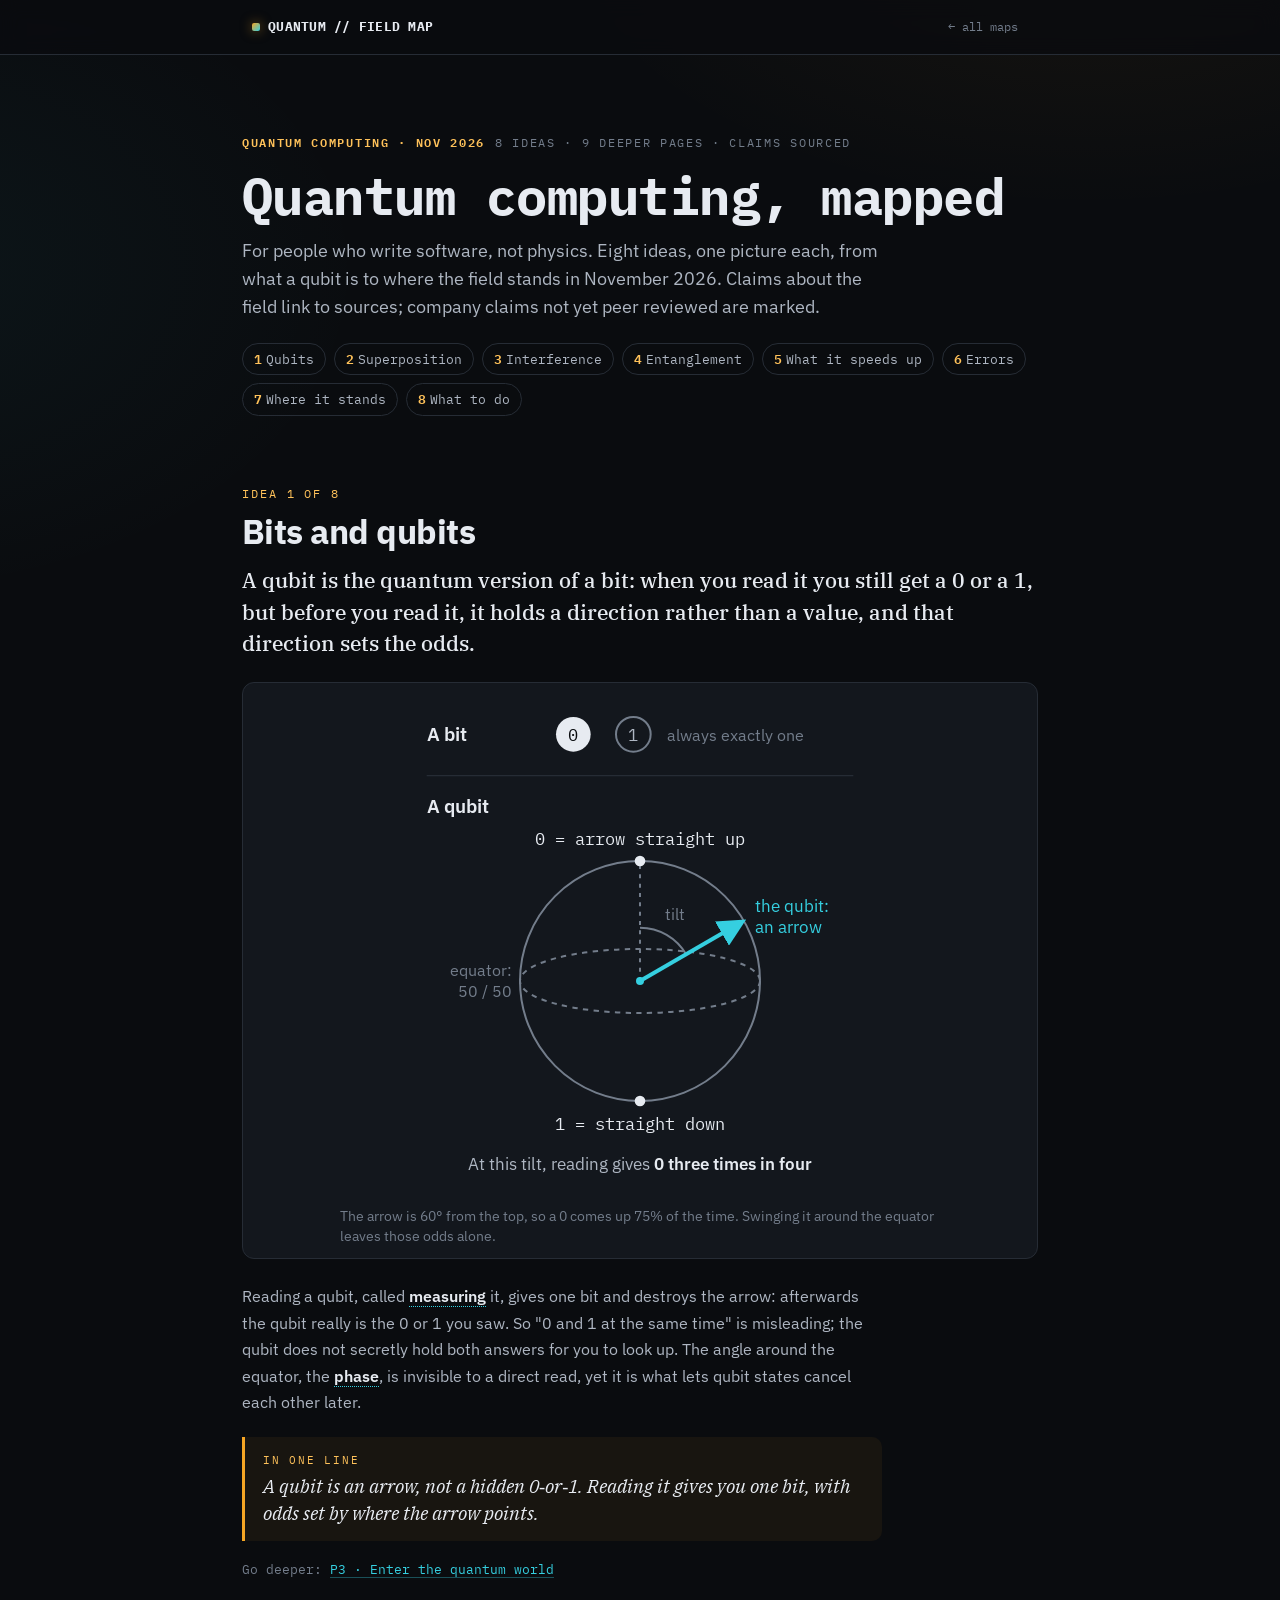
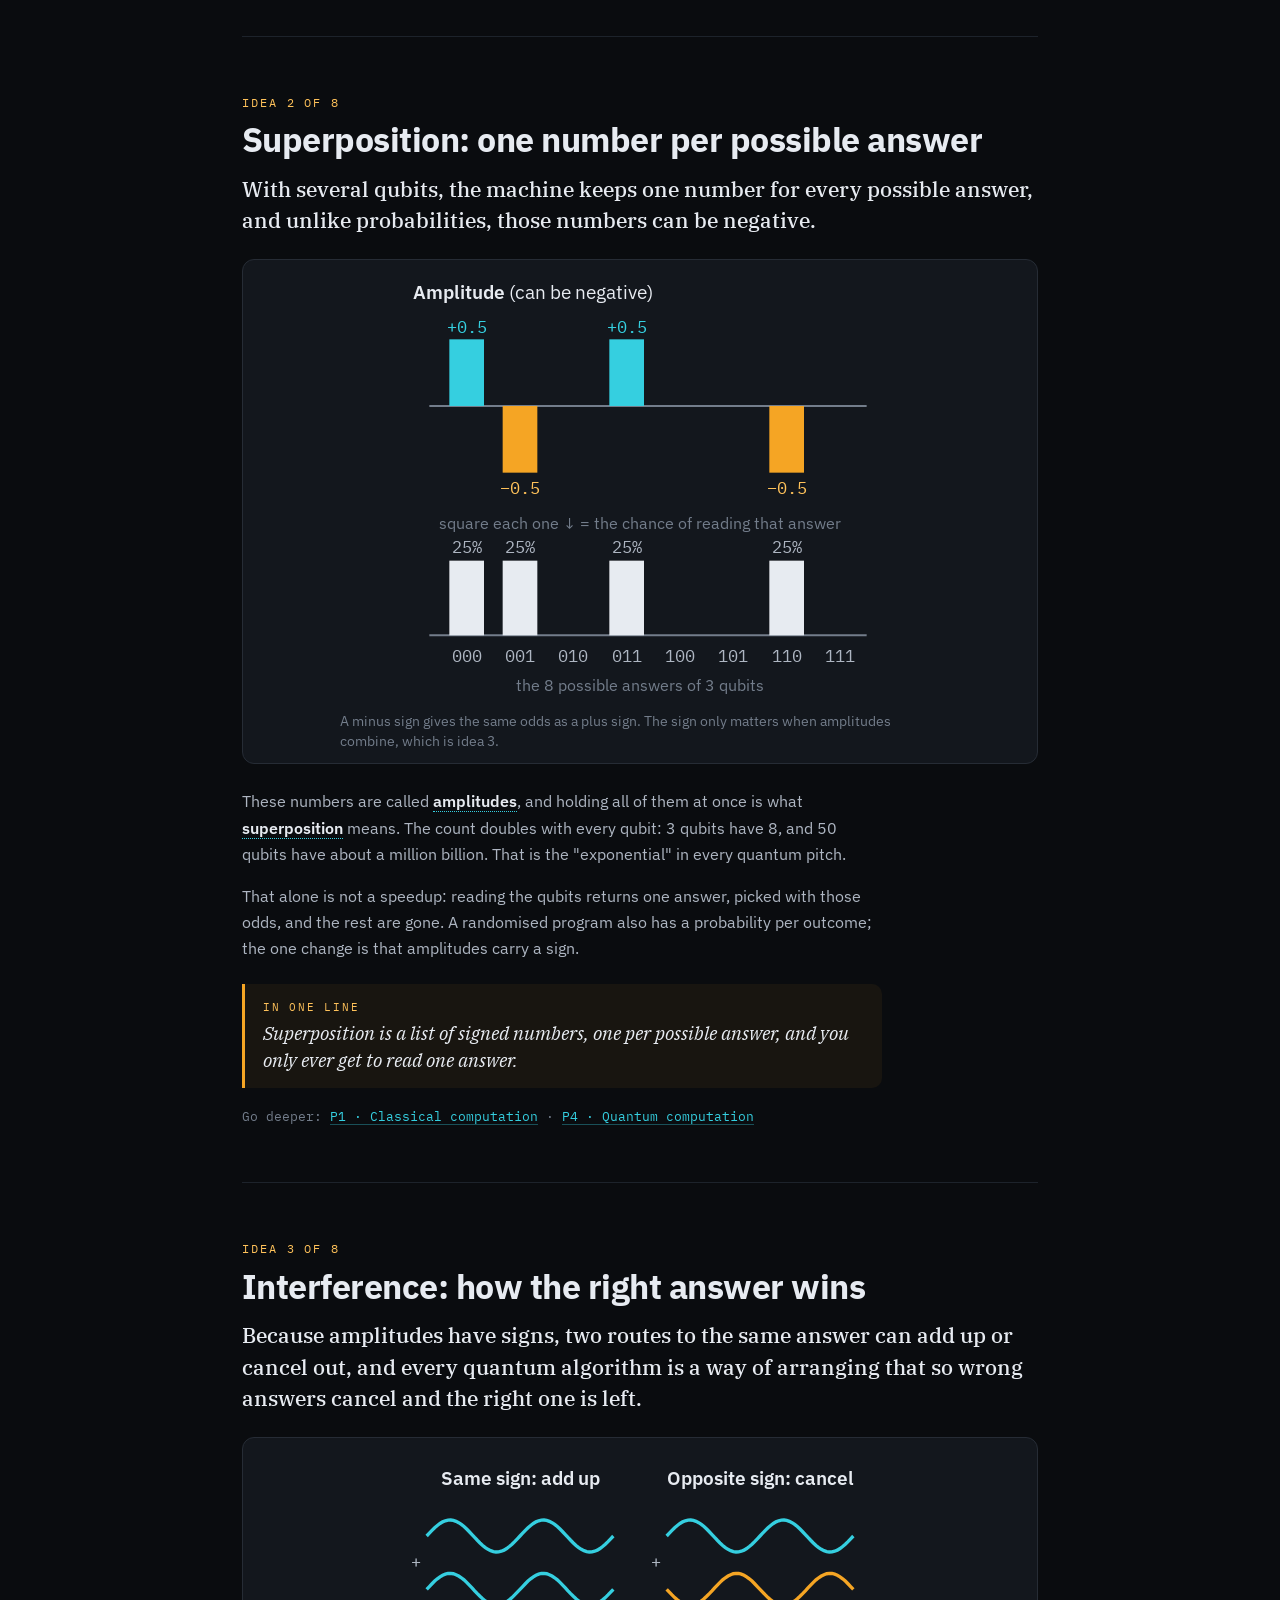
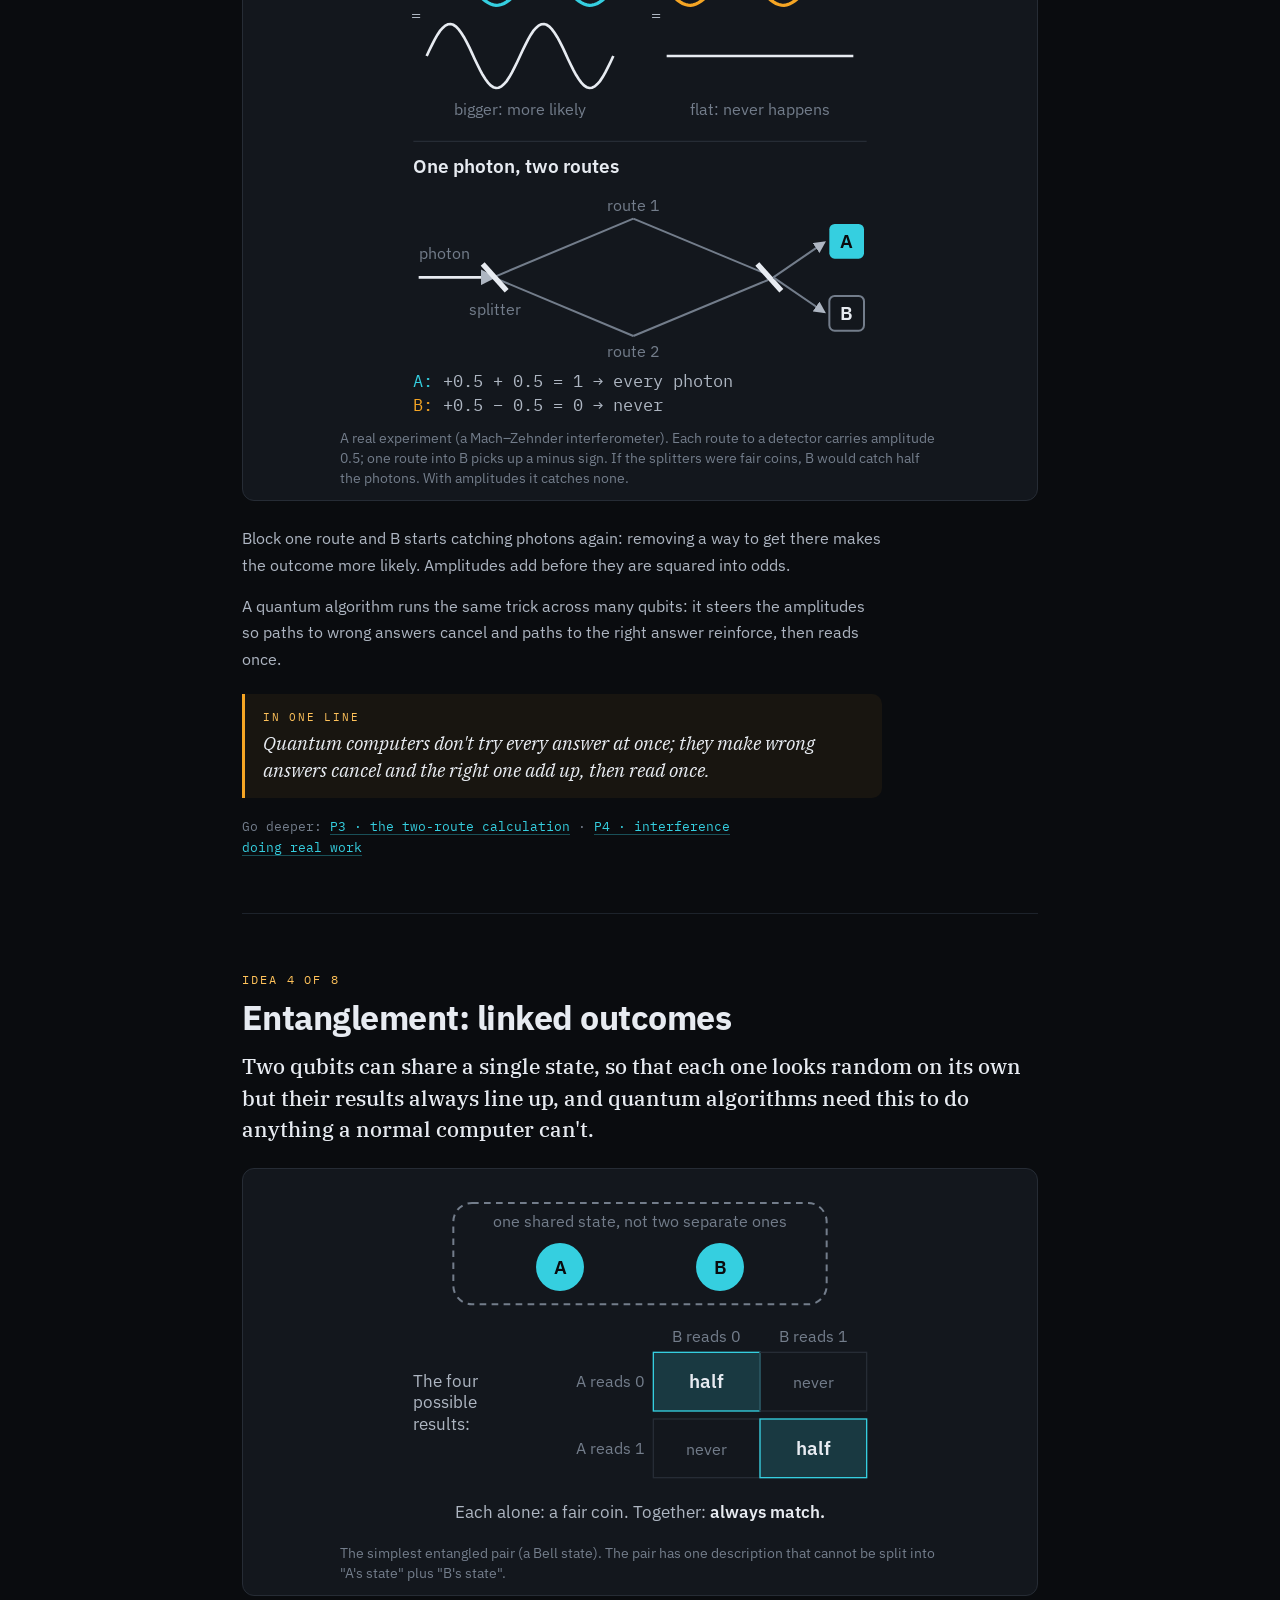
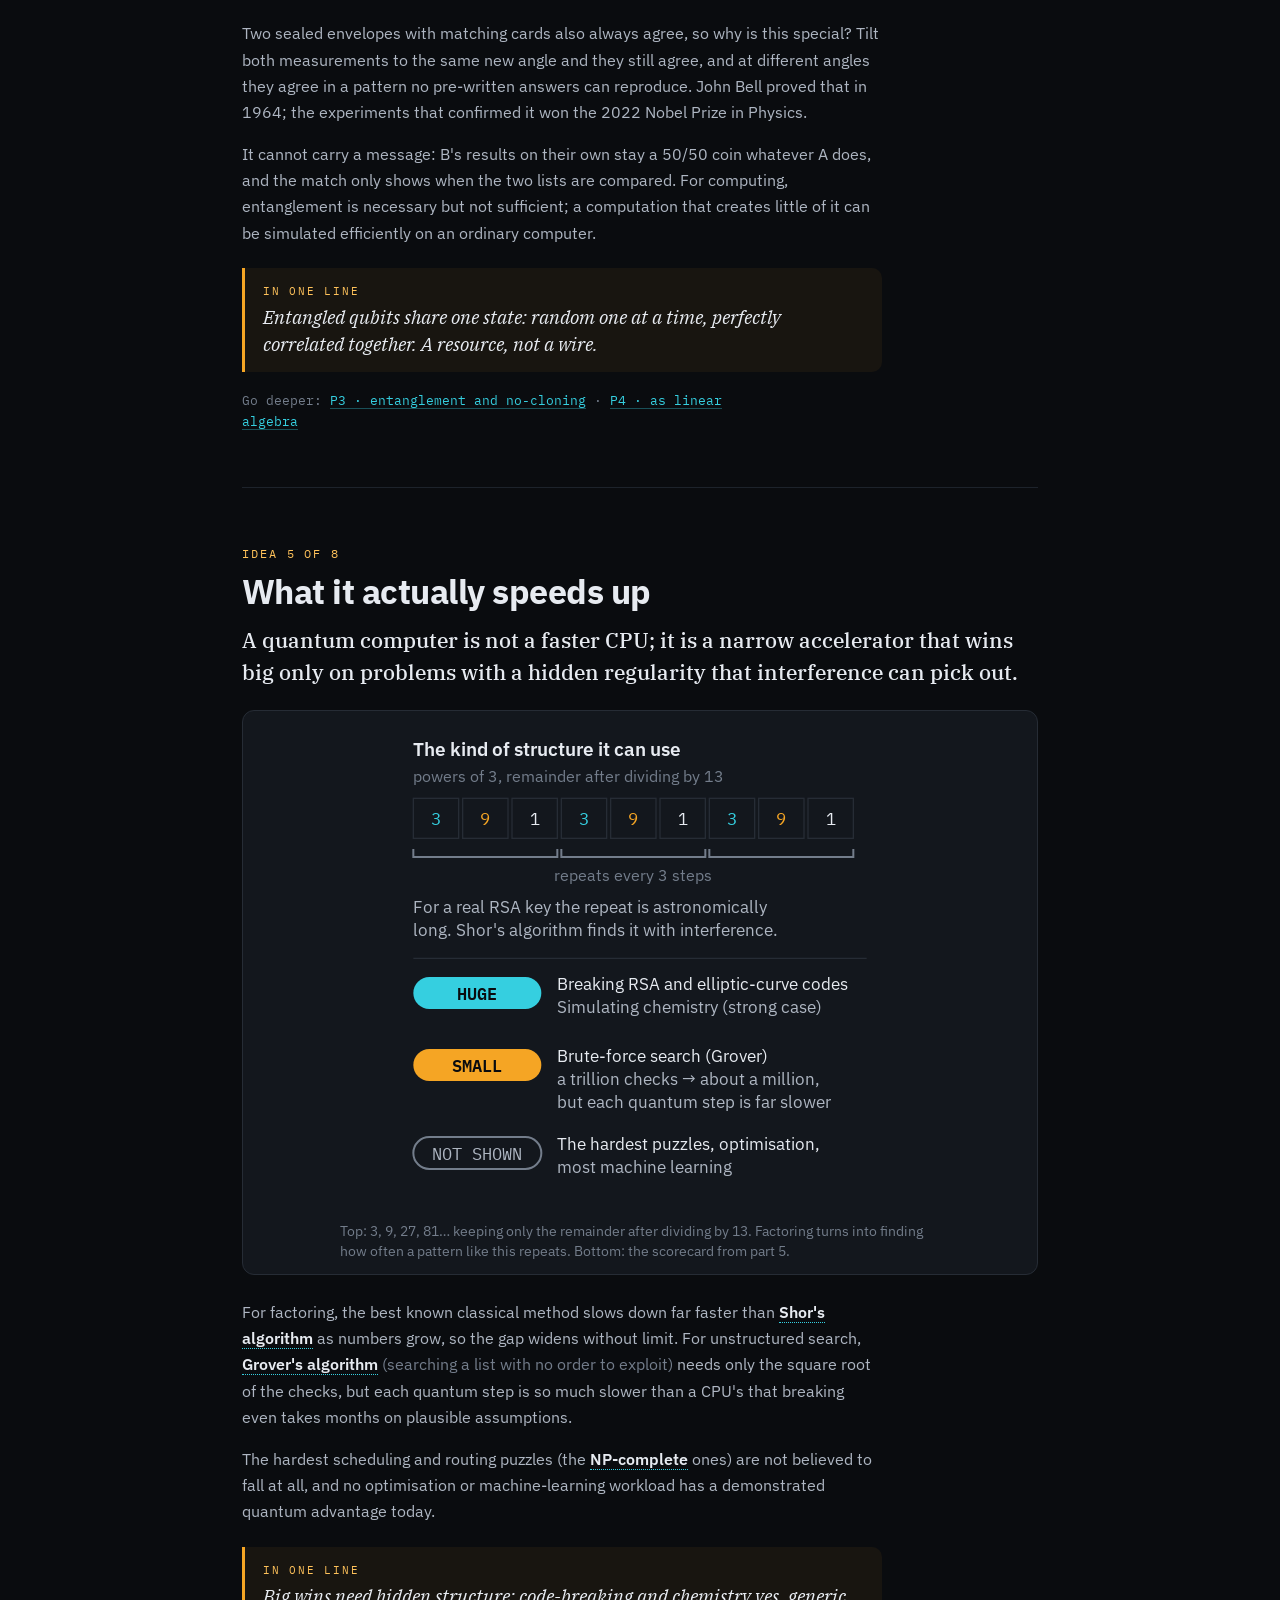
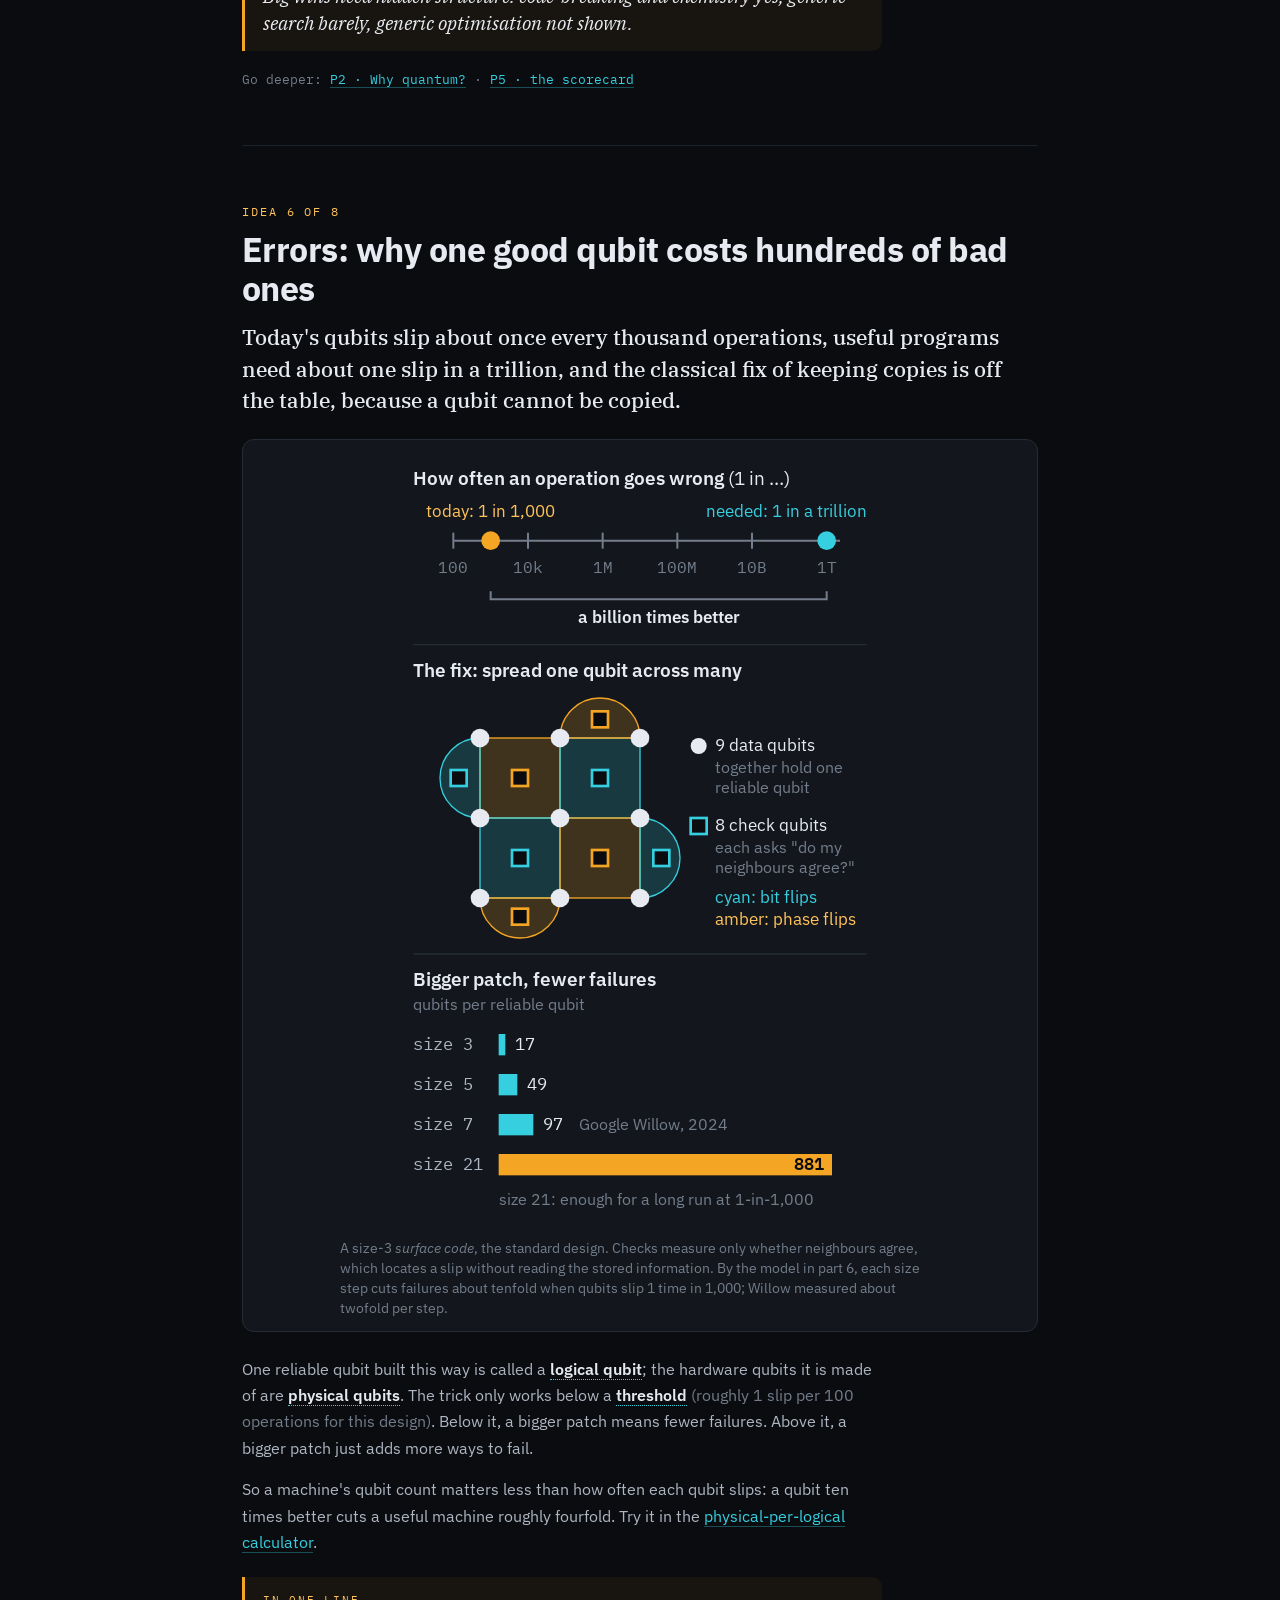
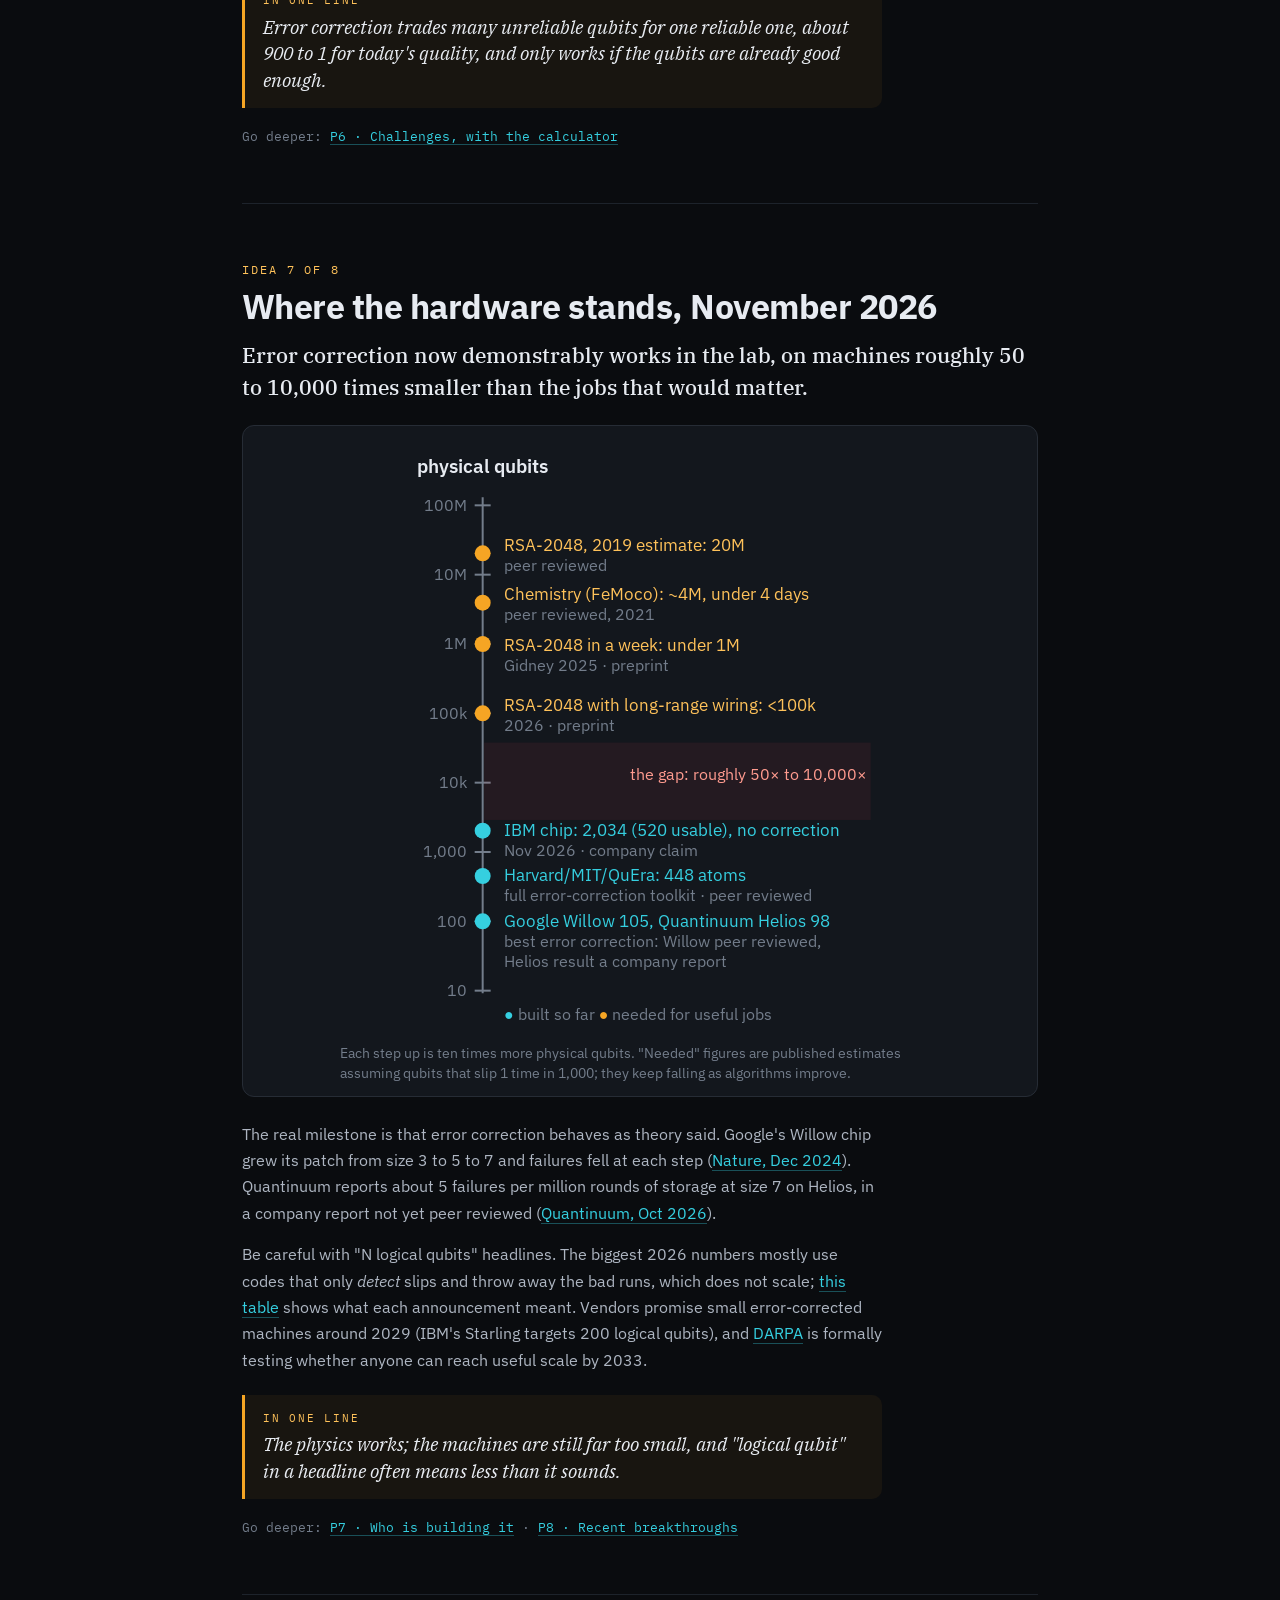
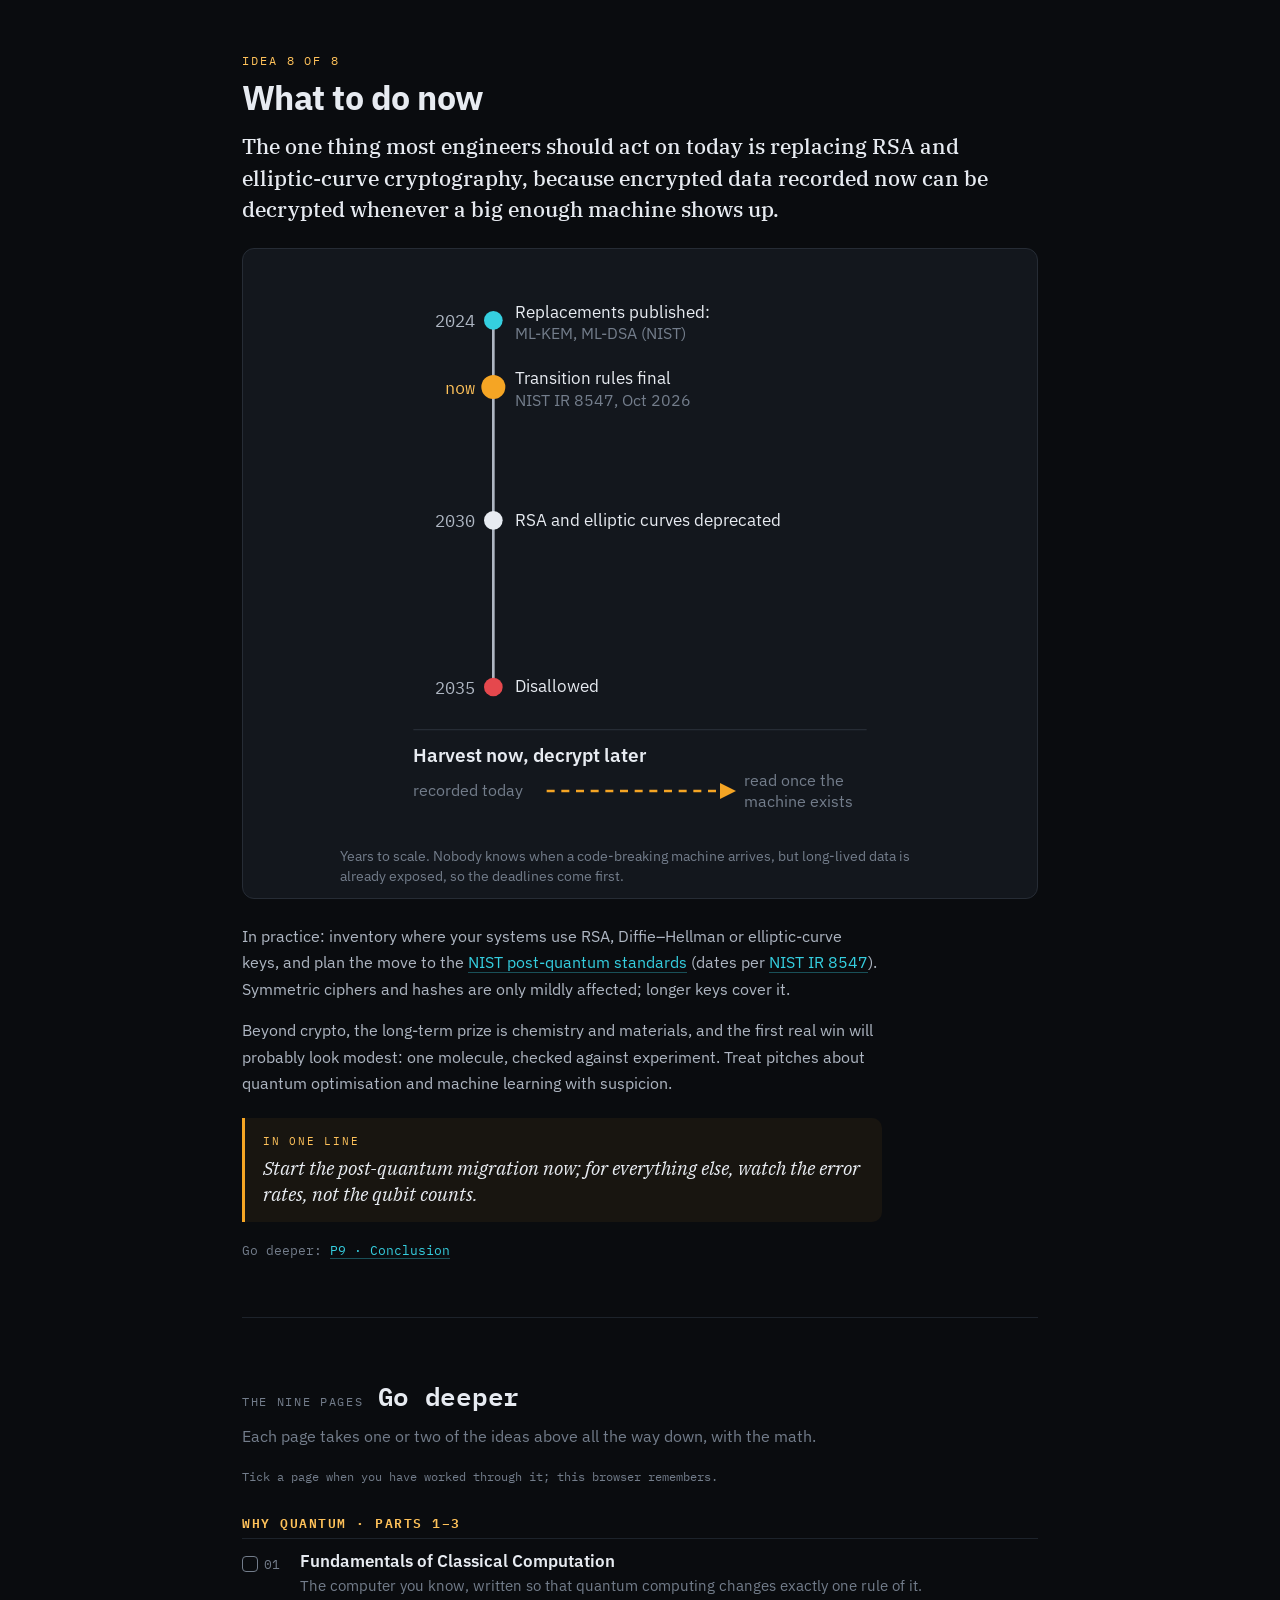
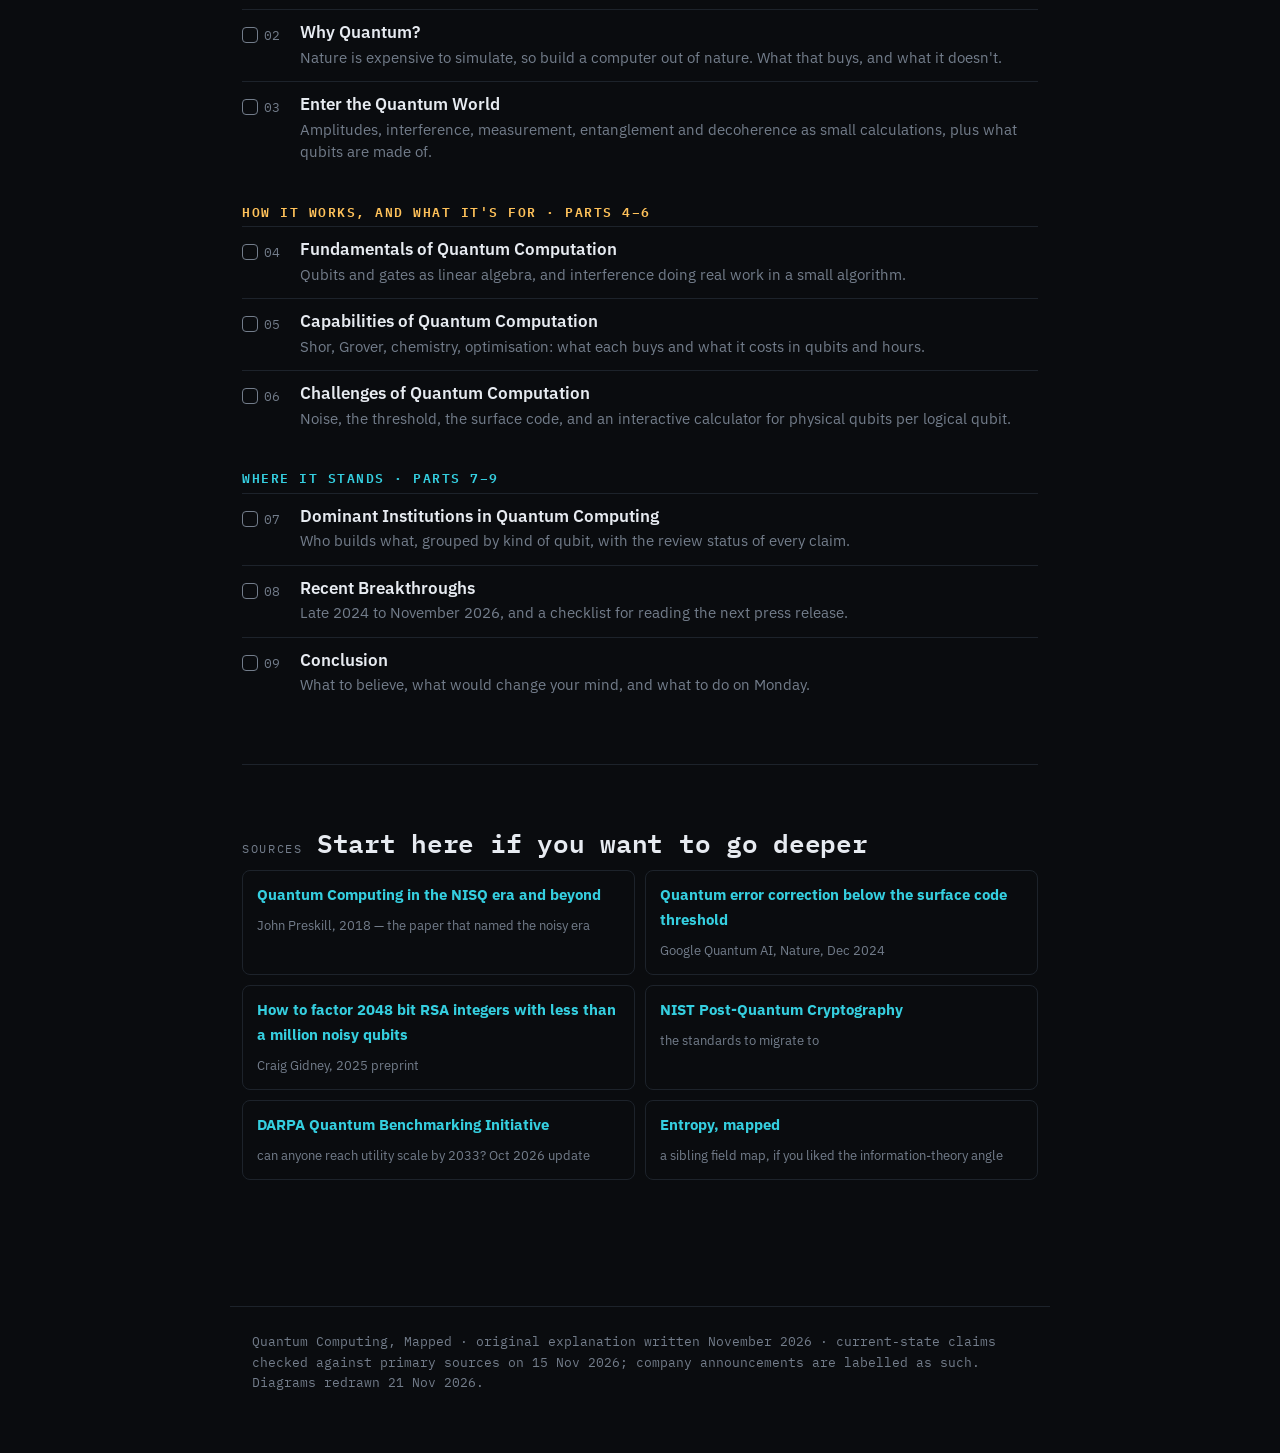
==== commit 119ed6ab: "Spine: Helios tagged as company report, 0.5 for fractions, directory heading colours Co-Authored-By:" ====
--- a/index.html
+++ b/index.html
@@ -56,8 +56,8 @@
   .arc-head h2{margin:0;font-size:26px}
   .arc-sub{color:var(--ink-dim);margin:0 0 18px;max-width:680px}
   .group{margin:26px 0 0;scroll-margin-top:64px}
-  .group h3{font-family:'IBM Plex Mono',monospace;font-size:12.5px;letter-spacing:.12em;text-transform:uppercase;color:var(--off-bright);margin:0 0 4px}
-  .group.cyan h3{color:var(--def)}
+  main section .group h3{font-family:'IBM Plex Mono',monospace;font-size:12.5px;letter-spacing:.12em;text-transform:uppercase;color:var(--off-bright);margin:0 0 4px}
+  main section .group.cyan h3{color:var(--def)}
   .row{display:grid;grid-template-columns:44px 1fr;gap:14px;padding:12px 0;border-top:1px solid var(--line-soft);align-items:start}
   .row .num{font-family:'IBM Plex Mono',monospace;font-size:13px;color:var(--ink-dim);padding-top:3px}
   .row .name{font-weight:600;font-size:16.5px;line-height:1.3}
@@ -72,6 +72,8 @@
   .links a:hover{border-color:var(--def)}
   .links a b{display:block;font-size:15px;margin-bottom:3px}
   .links a span{font-size:13px;color:var(--ink-dim)}
+  main .row .name a,main .links a{text-decoration:none}
+  main .links a span{color:var(--ink-dim)}
   .progress{font-family:'IBM Plex Mono',monospace;font-size:12px;color:var(--ink-dim);margin-top:8px}
 </style>
 </head>
@@ -140,7 +142,7 @@
     <h2>Superposition: one number per possible answer</h2>
     <p class="plain">With several qubits, the machine keeps one number for every possible answer, and unlike probabilities, those numbers can be negative.</p>
     <figure class="dia">
-      <svg viewBox="0 0 360 316" role="img" aria-label="Three qubits have eight possible answers, 000 to 111. Top: each answer has an amplitude; here four are plus or minus one half and four are zero. Bottom: squaring each amplitude gives the chance of reading that answer, 25 percent for each of the four, whether the amplitude was positive or negative.">
+      <svg viewBox="0 0 360 316" role="img" aria-label="Three qubits have eight possible answers, 000 to 111. Top: each answer has an amplitude; here four are plus or minus 0.5 and four are zero. Bottom: squaring each amplitude gives the chance of reading that answer, 25 percent for each of the four, whether the amplitude was positive or negative.">
         <text class="h" x="10" y="16">Amplitude <tspan class="s" style="font-weight:400">(can be negative)</tspan></text>
         <g transform="translate(0,16)">
         <line x1="22" y1="80" x2="350" y2="80" class="ln"/>
@@ -148,10 +150,10 @@
         <rect x="77" y="80" width="26" height="50" fill="#F5A524"/>
         <rect x="157" y="30" width="26" height="50" fill="#35CFE0"/>
         <rect x="277" y="80" width="26" height="50" fill="#F5A524"/>
-        <text class="m c" x="50" y="26" text-anchor="middle" style="fill:#35CFE0">+½</text>
-        <text class="m a" x="90" y="146" text-anchor="middle">−½</text>
-        <text class="m c" x="170" y="26" text-anchor="middle" style="fill:#35CFE0">+½</text>
-        <text class="m a" x="290" y="146" text-anchor="middle">−½</text>
+        <text class="m c" x="50" y="25" text-anchor="middle" style="fill:#35CFE0">+0.5</text>
+        <text class="m a" x="90" y="146" text-anchor="middle">−0.5</text>
+        <text class="m c" x="170" y="25" text-anchor="middle" style="fill:#35CFE0">+0.5</text>
+        <text class="m a" x="290" y="146" text-anchor="middle">−0.5</text>
         <text class="s" x="180" y="172" text-anchor="middle">square each one ↓ = the chance of reading that answer</text>
         <line x1="22" y1="252" x2="350" y2="252" class="ln"/>
         <rect x="37" y="196" width="26" height="56" fill="#E7EBF1"/>
@@ -180,7 +182,7 @@
     <h2>Interference: how the right answer wins</h2>
     <p class="plain">Because amplitudes have signs, two routes to the same answer can add up or cancel out, and every quantum algorithm is a way of arranging that so wrong answers cancel and the right one is left.</p>
     <figure class="dia">
-      <svg viewBox="0 0 360 420" role="img" aria-label="Top: two waves with the same sign add into a bigger wave; two waves with opposite signs cancel to a flat line. Bottom: a photon meets a splitter, takes two routes, and the routes meet at a second splitter. At detector A both routes arrive with plus one half, which sums to one, so every photon lands there. At detector B one route brings plus one half and the other minus one half, which sums to zero, so no photon ever lands there.">
+      <svg viewBox="0 0 360 420" role="img" aria-label="Top: two waves with the same sign add into a bigger wave; two waves with opposite signs cancel to a flat line. Bottom: a photon meets a splitter, takes two routes, and the routes meet at a second splitter. At detector A both routes arrive with plus 0.5, which sums to one, so every photon lands there. At detector B one route brings plus 0.5 and the other minus 0.5, which sums to zero, so no photon ever lands there.">
         <defs><marker id="ah3" viewBox="0 0 10 10" refX="8" refY="5" markerWidth="6" markerHeight="6" orient="auto"><path d="M0 0 L10 5 L0 10 z" fill="#AEB6C2"/></marker></defs>
         <text class="h" x="90" y="22" text-anchor="middle">Same sign: add up</text>
         <text class="h" x="270" y="22" text-anchor="middle">Opposite sign: cancel</text>
@@ -212,11 +214,11 @@
         <line x1="280" y1="296" x2="318" y2="322" class="ln" marker-end="url(#ah3)"/>
         <rect x="322" y="256" width="26" height="26" rx="4" fill="#35CFE0"/><text class="h" x="335" y="274" text-anchor="middle" style="fill:#0A0C0F">A</text>
         <rect x="322" y="310" width="26" height="26" rx="4" class="ln"/><text class="h" x="335" y="328" text-anchor="middle">B</text>
-        <text class="m" x="10" y="378"><tspan style="fill:#35CFE0">A:</tspan> +½ + ½ = 1 → every photon</text>
-        <text class="m" x="10" y="396"><tspan style="fill:#F5A524">B:</tspan> +½ − ½ = 0 → never</text>
-        </g>
-      </svg>
-      <figcaption>A real experiment (a Mach–Zehnder interferometer). Each route to a detector carries amplitude ½; one route into B picks up a minus sign. If the splitters were fair coins, B would catch half the photons. With amplitudes it catches none.</figcaption>
+        <text class="m" x="10" y="378"><tspan style="fill:#35CFE0">A:</tspan> +0.5 + 0.5 = 1 → every photon</text>
+        <text class="m" x="10" y="396"><tspan style="fill:#F5A524">B:</tspan> +0.5 − 0.5 = 0 → never</text>
+        </g>
+      </svg>
+      <figcaption>A real experiment (a Mach–Zehnder interferometer). Each route to a detector carries amplitude 0.5; one route into B picks up a minus sign. If the splitters were fair coins, B would catch half the photons. With amplitudes it catches none.</figcaption>
     </figure>
     <p>Block one route and B starts catching photons again: removing a way to get there makes the outcome more likely. Amplitudes add before they are squared into odds.</p>
     <p>A quantum algorithm runs the same trick across many qubits: it steers the amplitudes so paths to wrong answers cancel and paths to the right answer reinforce, then reads once.</p>
@@ -293,7 +295,7 @@
       </svg>
       <figcaption>Top: 3, 9, 27, 81… keeping only the remainder after dividing by 13. Factoring turns into finding how often a pattern like this repeats. Bottom: the scorecard from part 5.</figcaption>
     </figure>
-    <p>For factoring, the best known classical method slows down far faster than <dfn>Shor's algorithm</dfn> as numbers grow, so the gap widens without limit. For unstructured search, <dfn>Grover's algorithm</dfn> <span class="gl">(searching a list with no order to exploit)</span> needs only the square root of the checks, but each quantum step is so much slower than a CPU's that breaking even takes months.</p>
+    <p>For factoring, the best known classical method slows down far faster than <dfn>Shor's algorithm</dfn> as numbers grow, so the gap widens without limit. For unstructured search, <dfn>Grover's algorithm</dfn> <span class="gl">(searching a list with no order to exploit)</span> needs only the square root of the checks, but each quantum step is so much slower than a CPU's that breaking even takes months on plausible assumptions.</p>
     <p>The hardest scheduling and routing puzzles (the <dfn>NP-complete</dfn> ones) are not believed to fall at all, and no optimisation or machine-learning workload has a demonstrated quantum advantage today.</p>
     <div class="oneline"><span class="lbl">In one line</span><p>Big wins need hidden structure: code-breaking and chemistry yes, generic search barely, generic optimisation not shown.</p></div>
     <p class="deeper">Go deeper: <a class="lnk" href="parts/p02.html">P2 · Why quantum?</a> · <a class="lnk" href="parts/p05.html">P5 · the scorecard</a></p>
@@ -382,7 +384,7 @@
   <section class="idea" id="status">
     <div class="kicker">Idea 7 of 8</div>
     <h2>Where the hardware stands, November 2026</h2>
-    <p class="plain">Error correction now demonstrably works in the lab, on machines hundreds to thousands of times smaller than the jobs that would matter.</p>
+    <p class="plain">Error correction now demonstrably works in the lab, on machines roughly 50 to 10,000 times smaller than the jobs that would matter.</p>
     <figure class="dia">
       <svg viewBox="0 0 360 440" role="img" aria-label="A ladder of physical qubit counts on a scale where each step is ten times more. Built so far: about 100 qubits in the best error-correction demonstrations from Google and Quantinuum, 448 atoms at Harvard, MIT and QuEra, and 2,034 qubits on IBM's newest chip without error correction. Needed: under 100,000 for RSA-2048 if long-range wiring works, under a million for RSA-2048 in about a week, about 4 million for a key chemistry problem, and 20 million by the 2019 RSA estimate.">
         <line x1="62" y1="40" x2="62" y2="412" class="ln"/>
@@ -405,10 +407,10 @@
         <circle cx="62" cy="150" r="6" fill="#F5A524"/><text class="a" x="78" y="155">RSA-2048 in a week: under 1M</text><text class="s" x="78" y="170">Gidney 2025 · preprint</text>
         <circle cx="62" cy="202" r="6" fill="#F5A524"/><text class="a" x="78" y="200">RSA-2048 with long-range wiring: &lt;100k</text><text class="s" x="78" y="215">2026 · preprint</text>
         <!-- built (cyan) -->
-        <circle cx="62" cy="290" r="6" fill="#35CFE0"/><text class="c" x="78" y="300">IBM chip: 2,034 (520 usable), no correction</text><text class="s" x="78" y="315">Nov 2026 · company claim</text>
-        <circle cx="62" cy="324" r="6" fill="#35CFE0"/><text class="c" x="78" y="337">Harvard/MIT/QuEra: 448 atoms</text><text class="s" x="78" y="352">full error-correction toolkit · peer reviewed</text>
-        <circle cx="62" cy="358" r="6" fill="#35CFE0"/><text class="c" x="78" y="374">Google Willow 105, Quantinuum Helios 98</text><text class="s" x="78" y="389">best error-correction results · peer reviewed</text>
-        <text class="s" x="78" y="430"><tspan style="fill:#35CFE0">●</tspan> built so far   <tspan style="fill:#F5A524">●</tspan> needed for useful jobs</text>
+        <circle cx="62" cy="290" r="6" fill="#35CFE0"/><text class="c" x="78" y="294">IBM chip: 2,034 (520 usable), no correction</text><text class="s" x="78" y="309">Nov 2026 · company claim</text>
+        <circle cx="62" cy="324" r="6" fill="#35CFE0"/><text class="c" x="78" y="328">Harvard/MIT/QuEra: 448 atoms</text><text class="s" x="78" y="343">full error-correction toolkit · peer reviewed</text>
+        <circle cx="62" cy="358" r="6" fill="#35CFE0"/><text class="c" x="78" y="362">Google Willow 105, Quantinuum Helios 98</text><text class="s" x="78" y="377">best error correction: Willow peer reviewed,</text><text class="s" x="78" y="392">Helios result a company report</text>
+        <text class="s" x="78" y="432"><tspan style="fill:#35CFE0">●</tspan> built so far   <tspan style="fill:#F5A524">●</tspan> needed for useful jobs</text>
       </svg>
       <figcaption>Each step up is ten times more physical qubits. "Needed" figures are published estimates assuming qubits that slip 1 time in 1,000; they keep falling as algorithms improve.</figcaption>
     </figure>
@@ -455,7 +457,7 @@
 
   <section id="parts">
     <div class="arc-head"><span class="idx">THE NINE PAGES</span><h2>Go deeper</h2></div>
-    <p class="arc-sub">Each page takes one or two of the ideas above all the way down, with the math. Tick a page when you have worked through it.</p>
+    <p class="arc-sub">Each page takes one or two of the ideas above all the way down, with the math.</p>
     <p class="progress" id="progress">Tick a page when you have worked through it; this browser remembers.</p>
     <div class="group" id="why">
       <h3>Why quantum · parts 1–3</h3>
